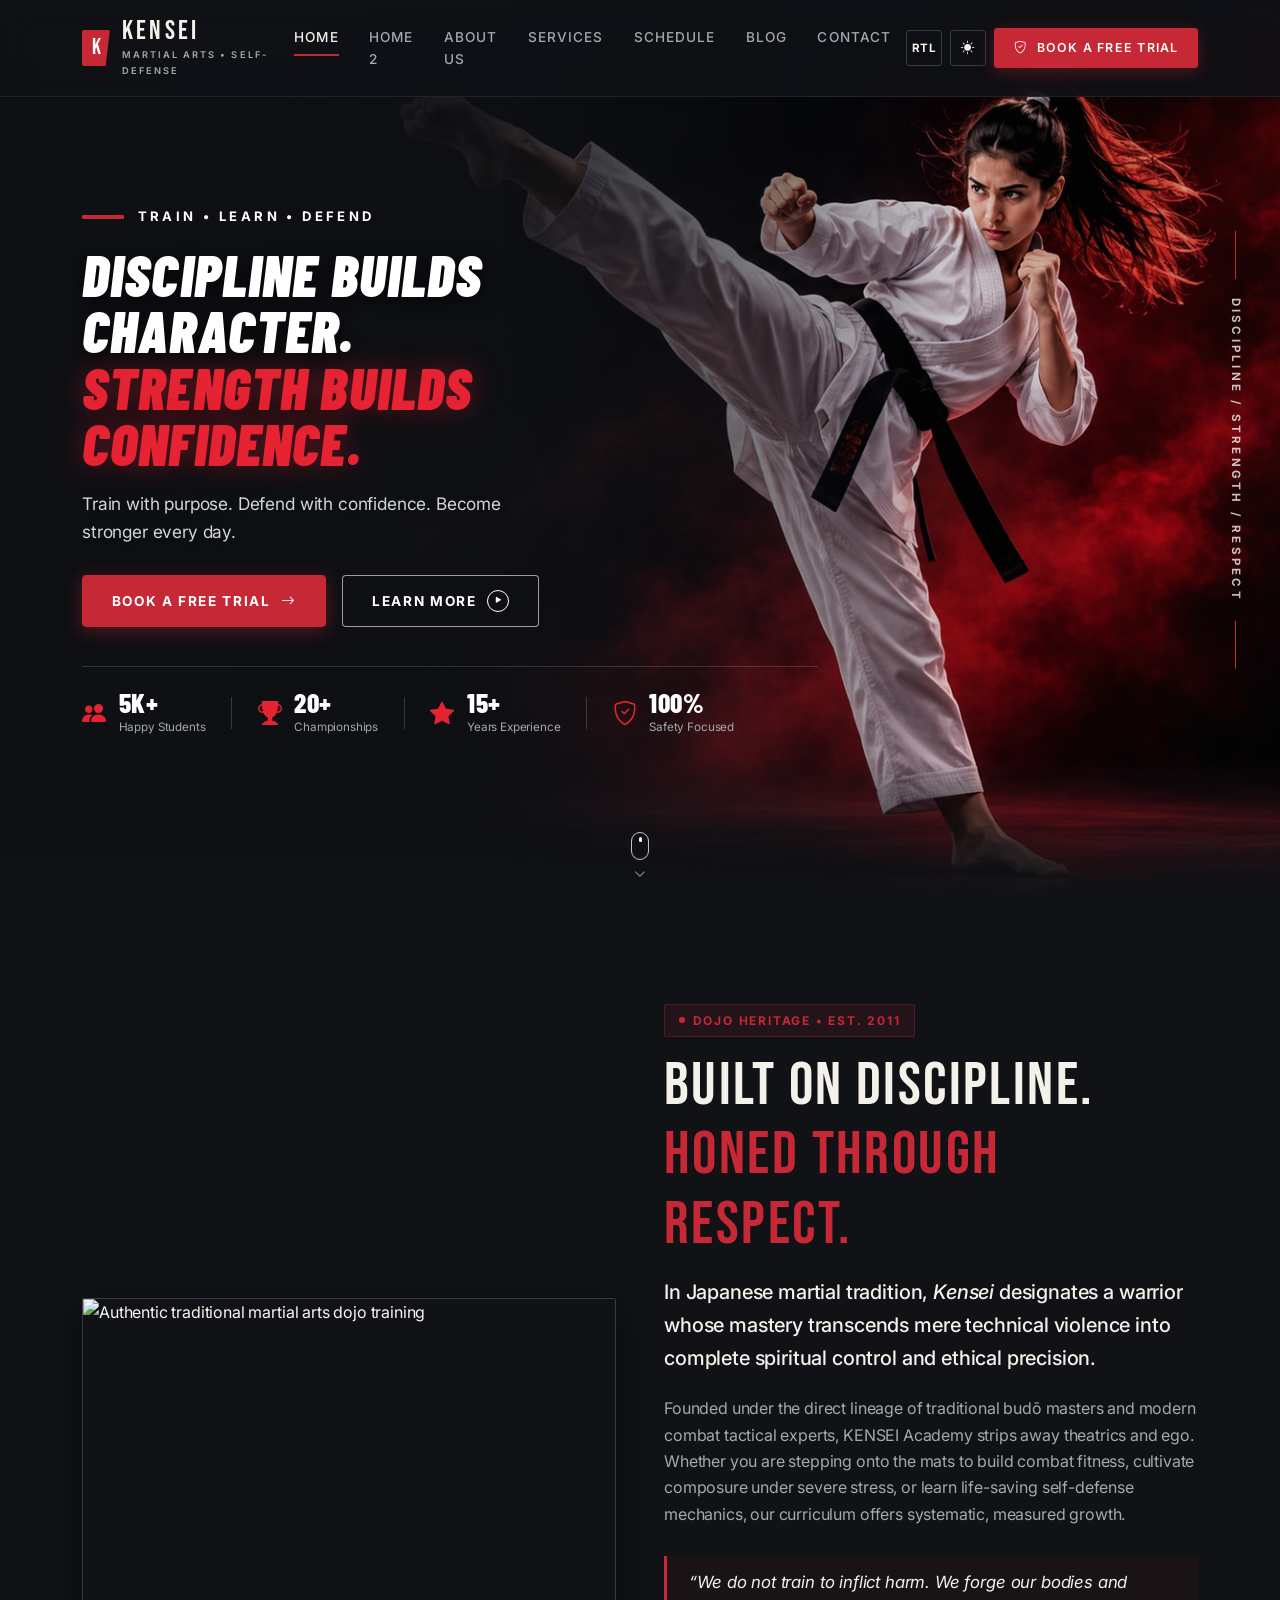
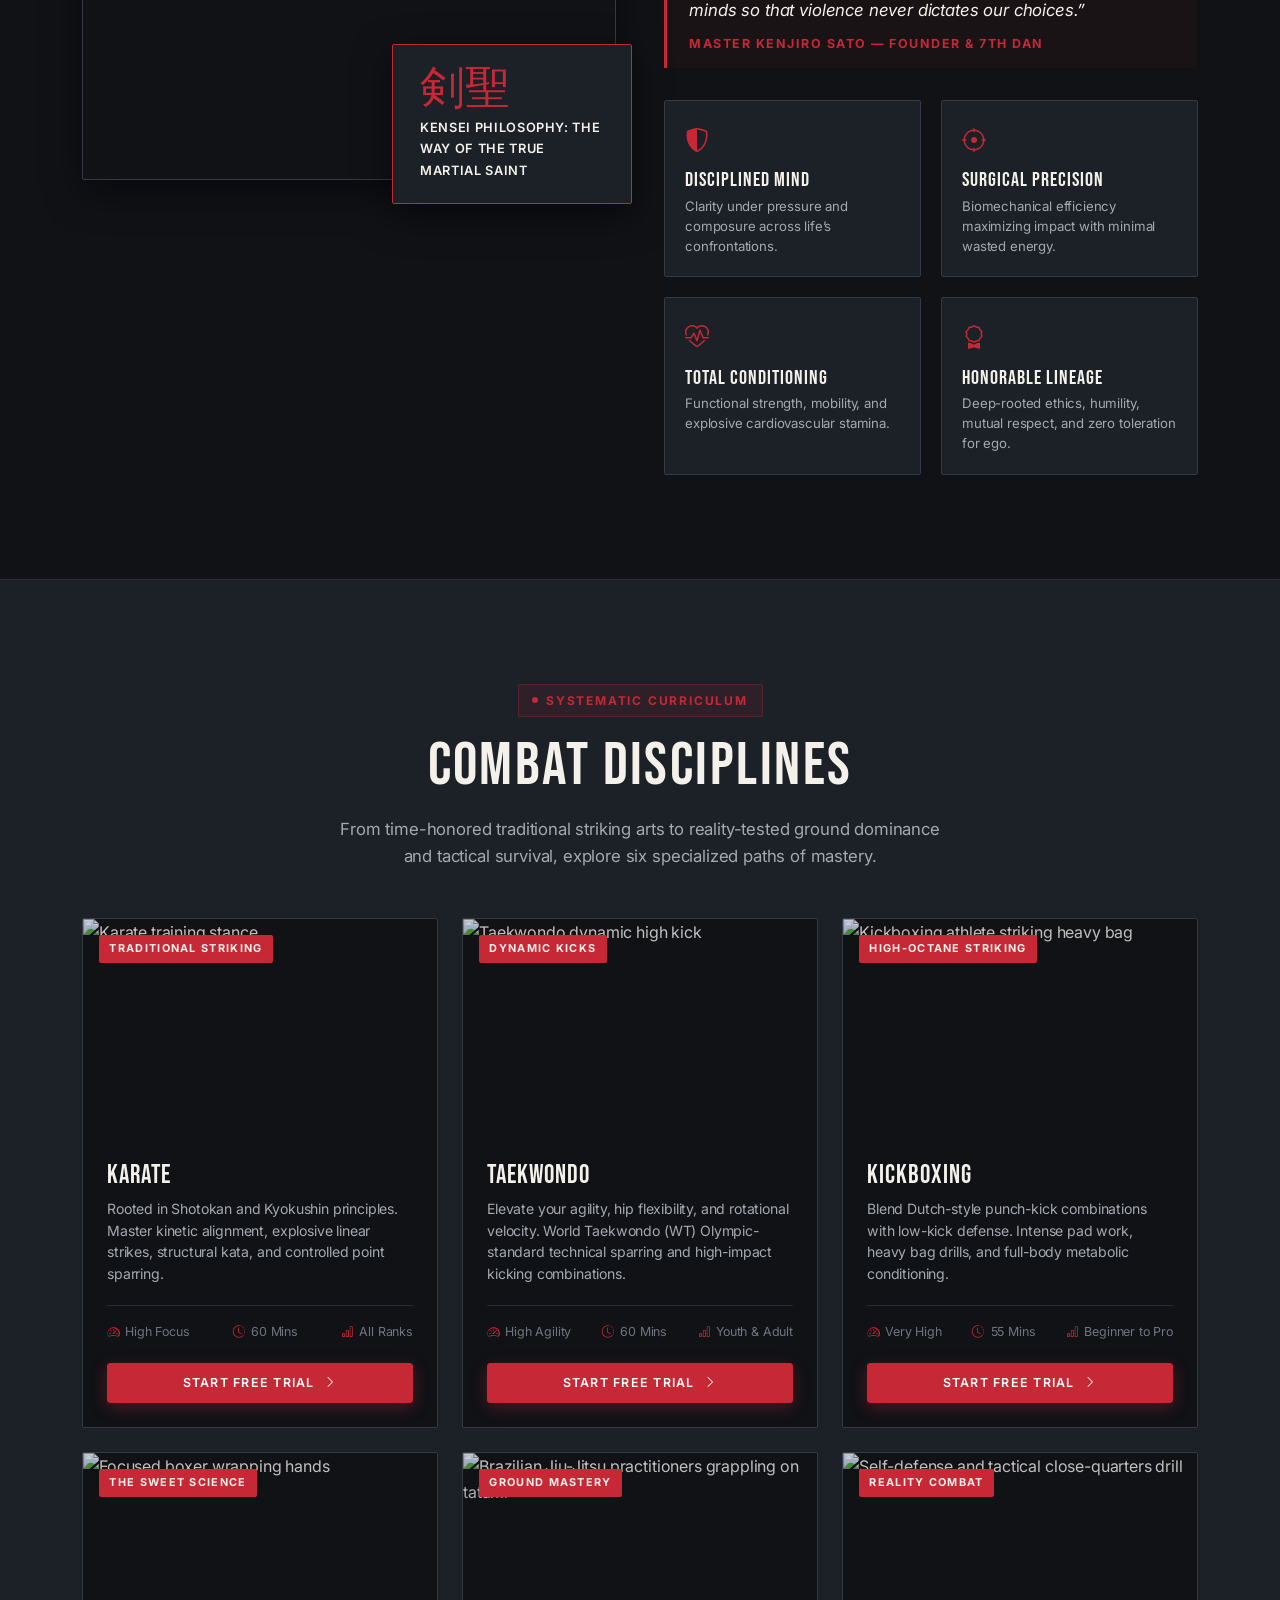
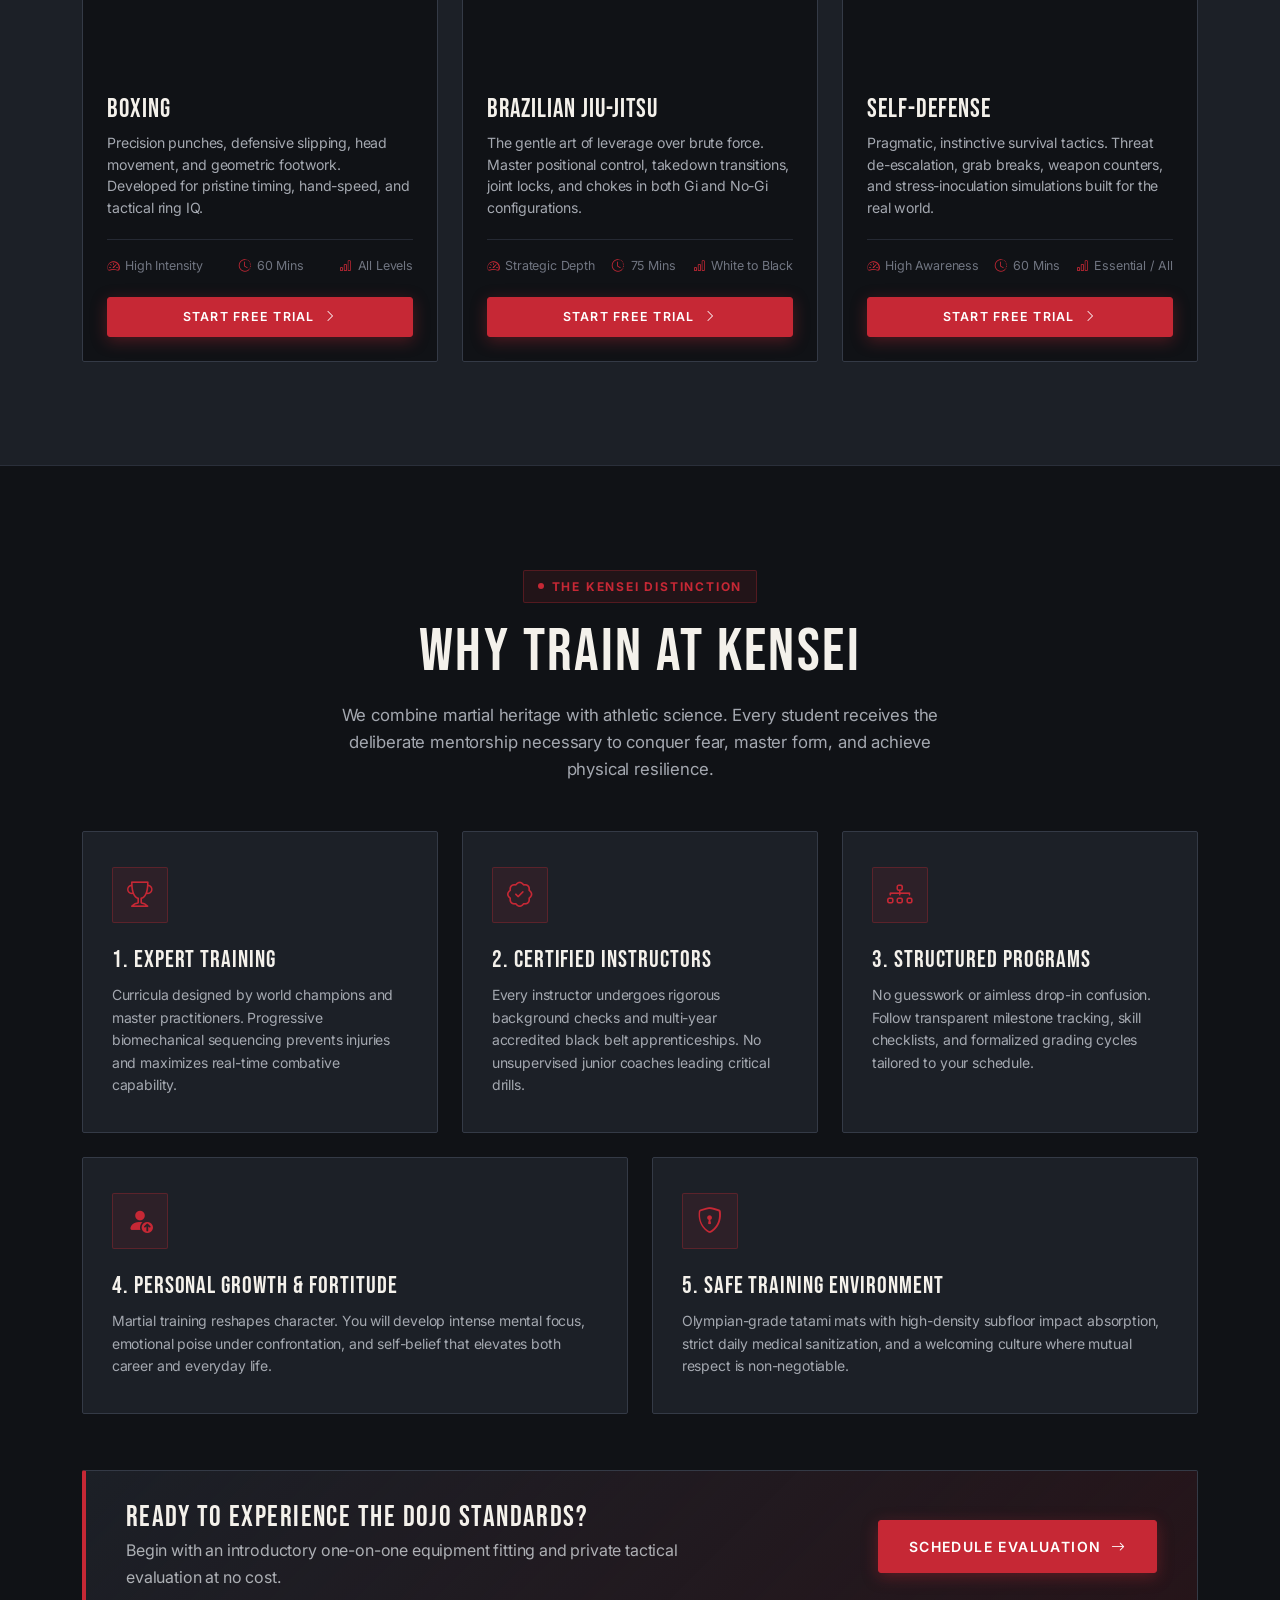
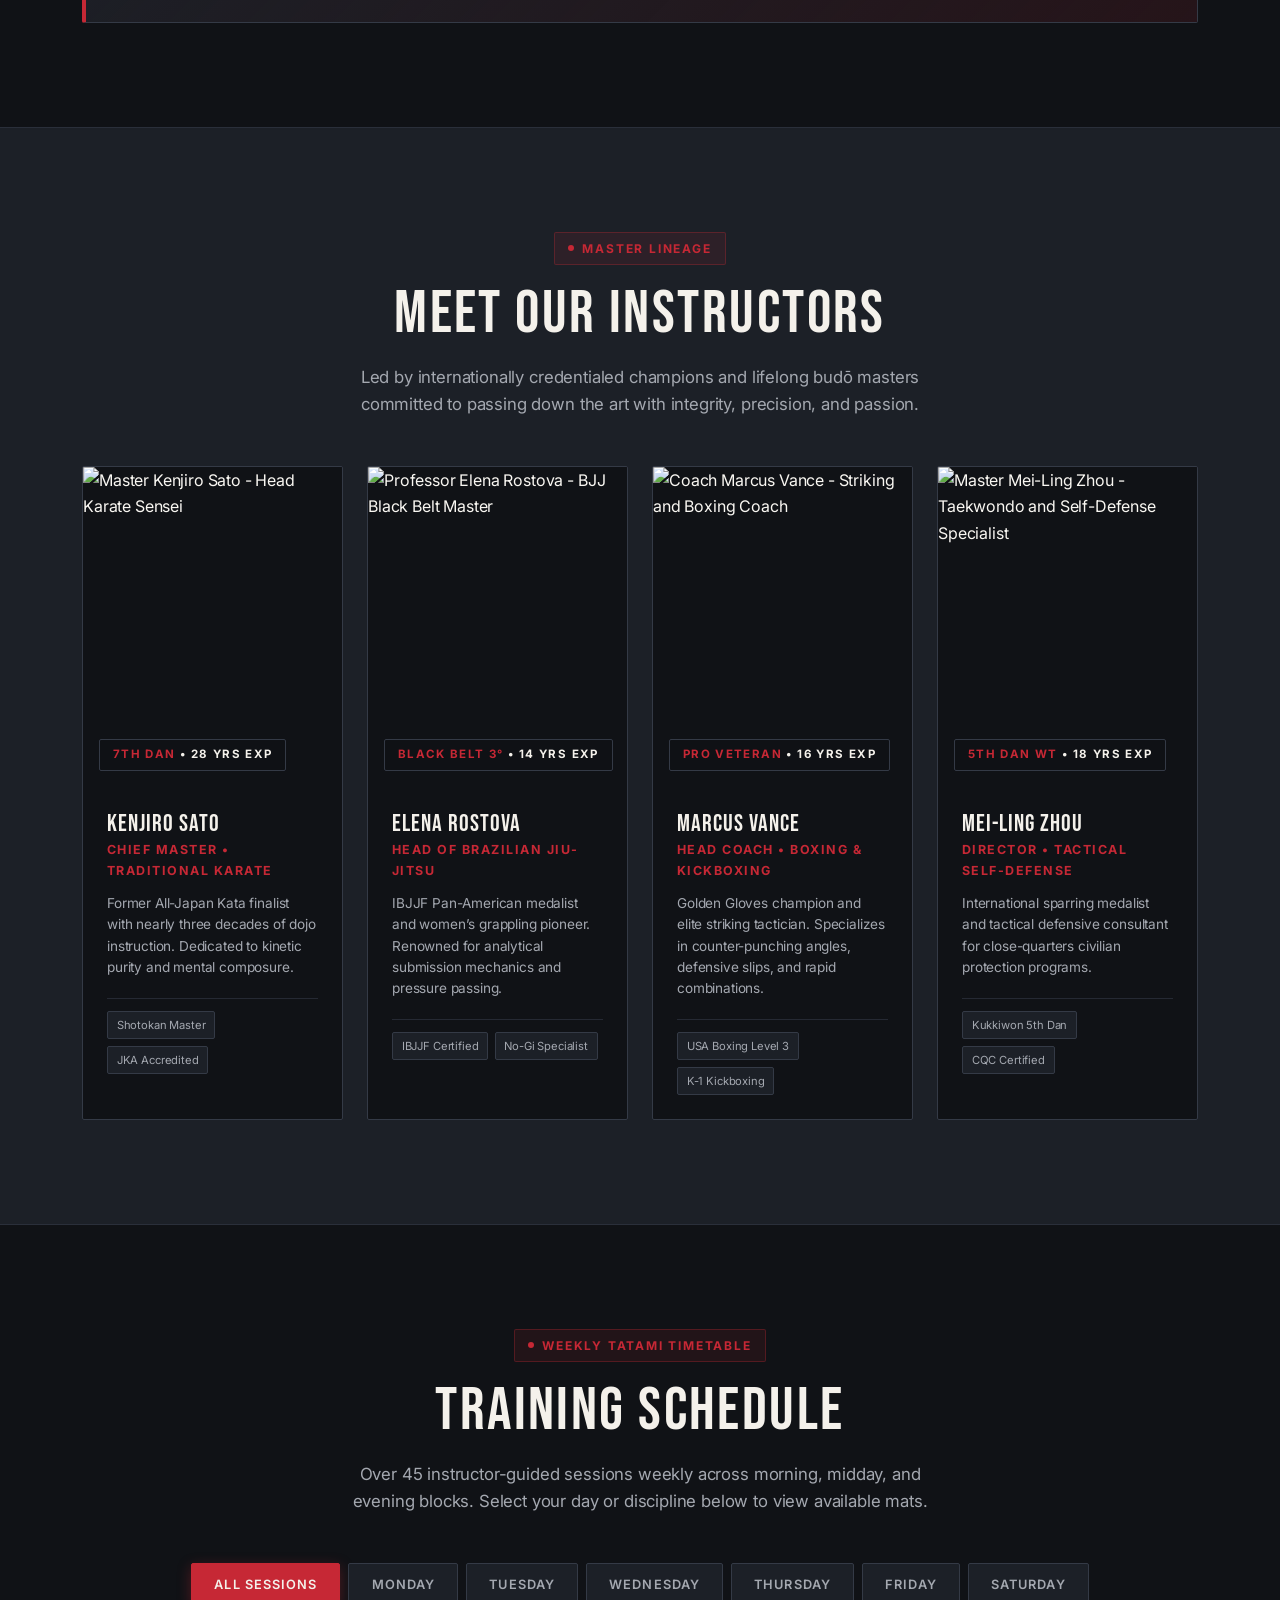
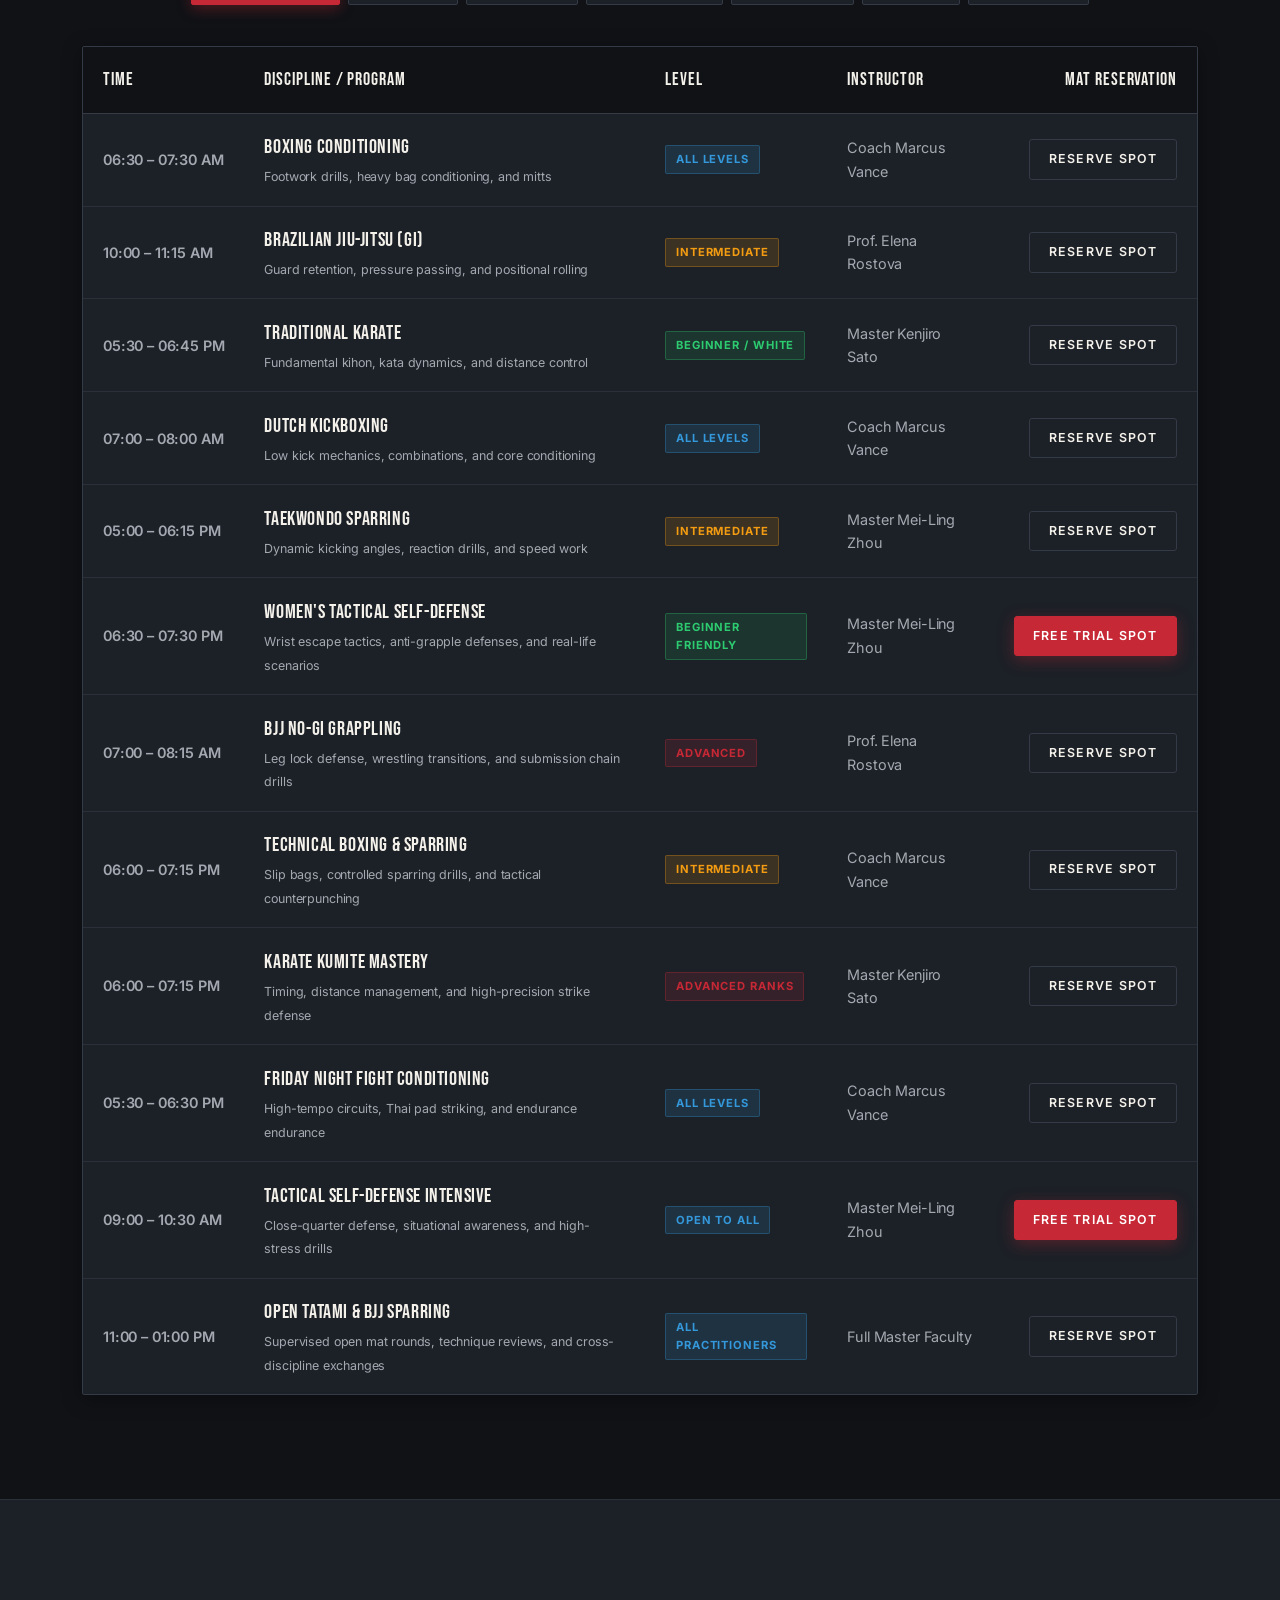
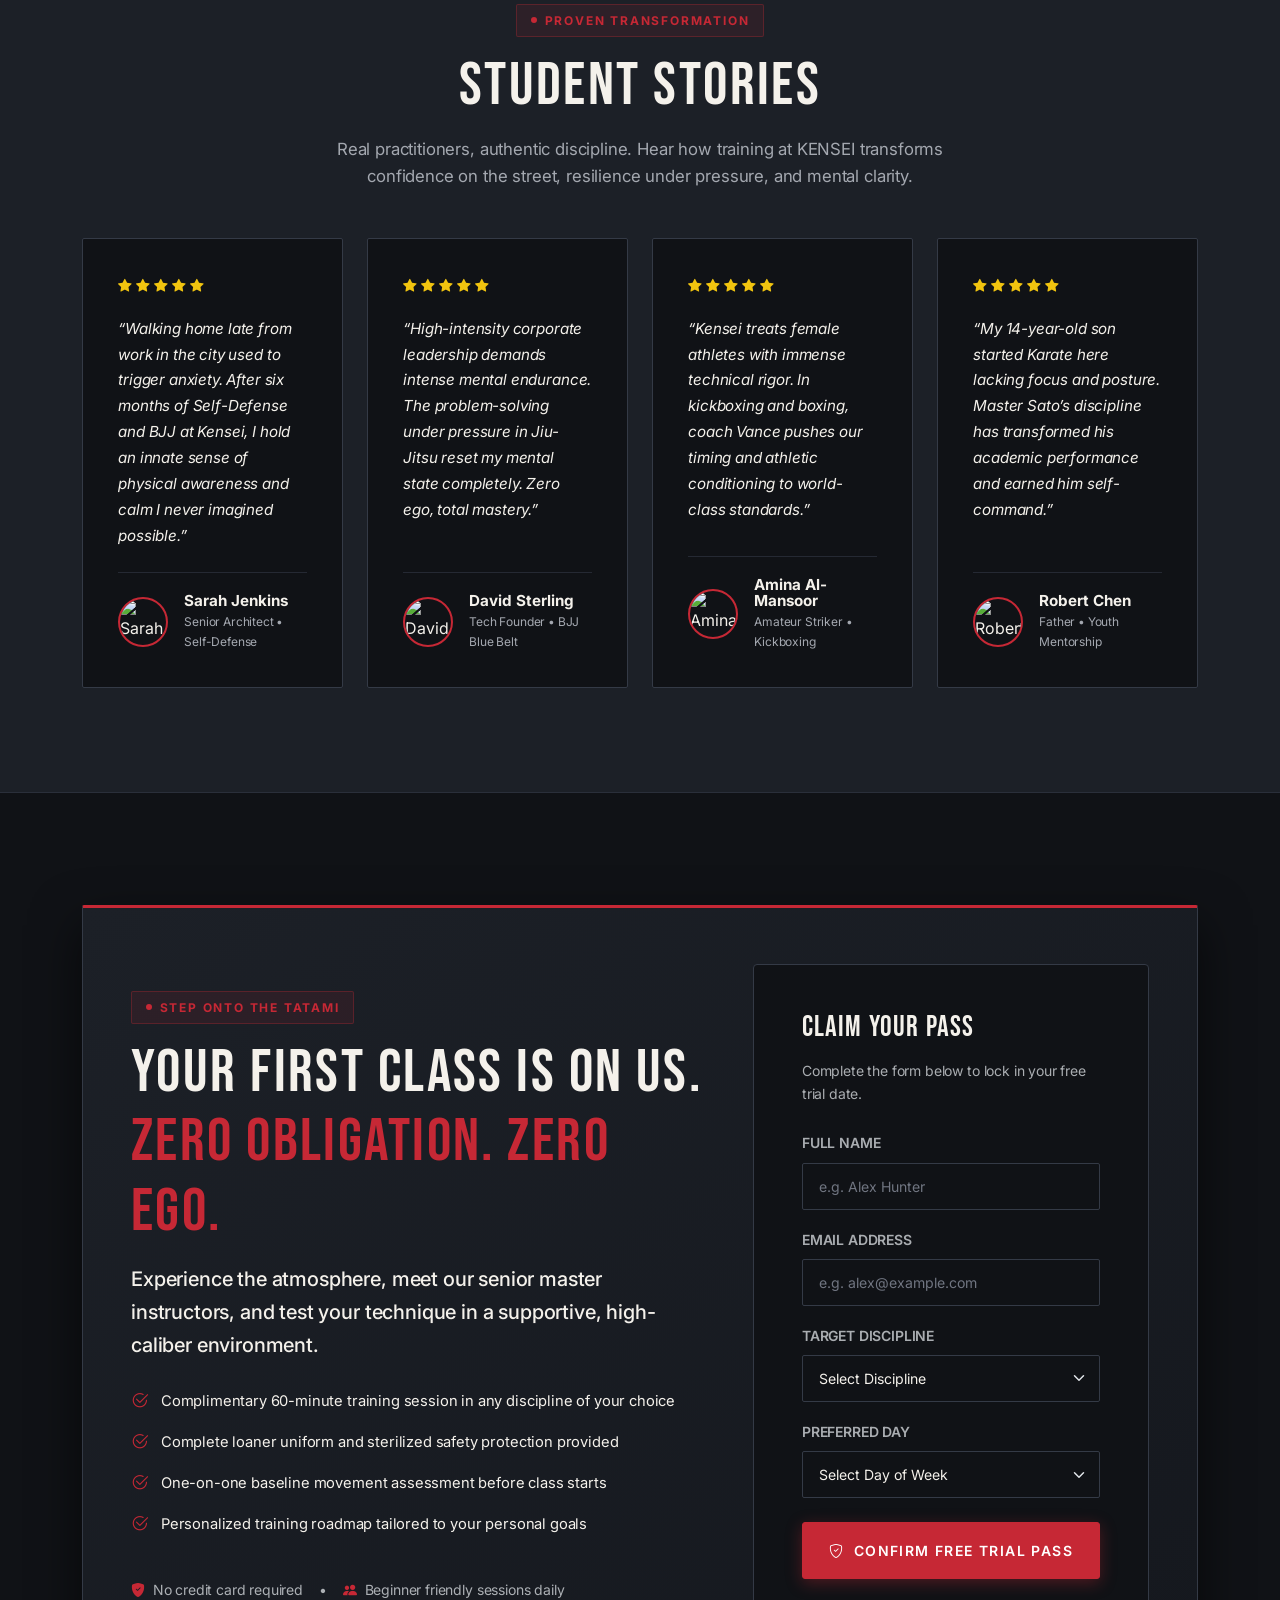
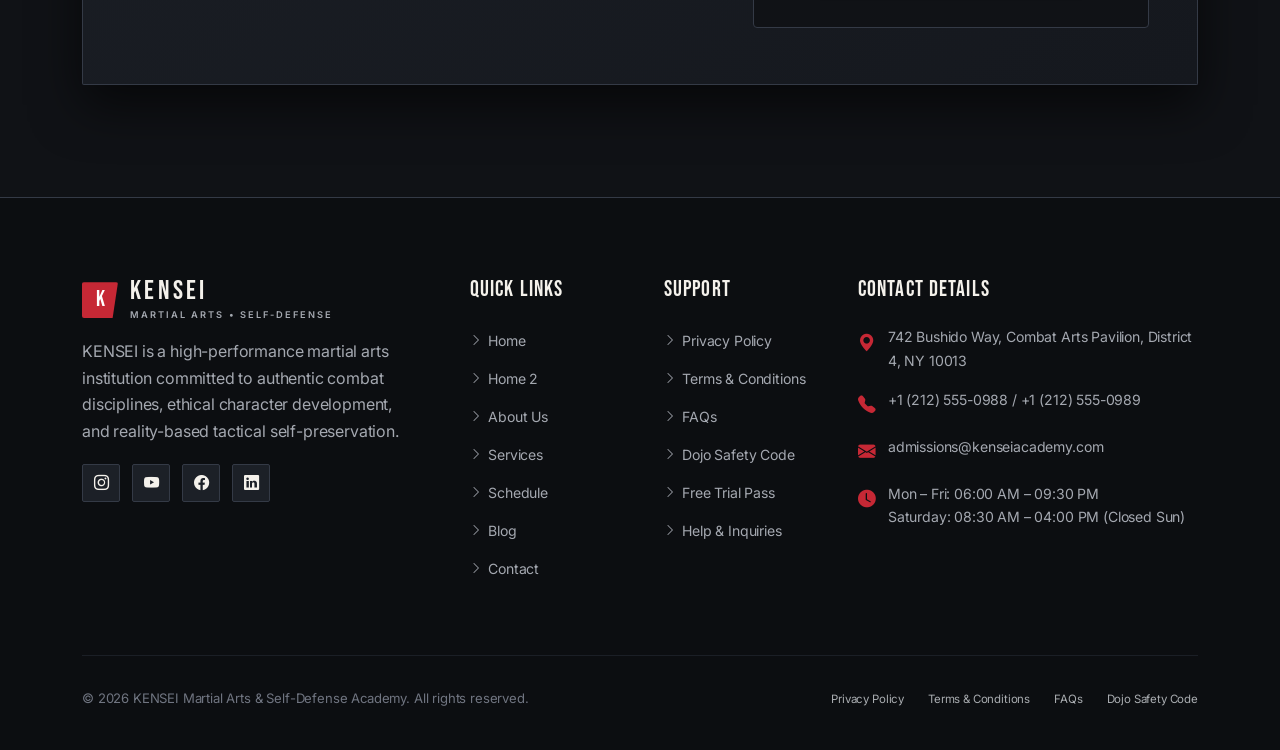
==== index.html @ b70418e1 "Initial commit" ====
<!DOCTYPE html>
<html lang="en" data-bs-theme="dark" dir="ltr">
<head>
  <meta charset="UTF-8">
  <meta name="viewport" content="width=device-width, initial-scale=1.0">
  <title>KENSEI | Martial Arts & Self-Defense Academy</title>
  <meta name="description" content="Master discipline, strength, and real-world tactical self-defense at KENSEI Academy. World-class martial arts training in Karate, BJJ, Boxing, Kickboxing, and Taekwondo.">

  <!-- Google Fonts: Barlow Condensed, Bebas Neue & Inter -->
  <link rel="preconnect" href="https://fonts.googleapis.com">
  <link rel="preconnect" href="https://fonts.gstatic.com" crossorigin>
  <link href="https://fonts.googleapis.com/css2?family=Barlow+Condensed:ital,wght@1,700;1,800;1,900&family=Bebas+Neue&family=Inter:wght@300;400;500;600;700;800&display=swap" rel="stylesheet">

  <!-- Bootstrap 5.3.3 CSS -->
  <link href="https://cdn.jsdelivr.net/npm/bootstrap@5.3.3/dist/css/bootstrap.min.css" rel="stylesheet">
  
  <!-- Bootstrap Icons -->
  <link rel="stylesheet" href="https://cdn.jsdelivr.net/npm/bootstrap-icons@1.11.3/font/bootstrap-icons.min.css">

  <!-- Custom Stylesheet -->
  <link rel="stylesheet" href="css/style.css">
  <!-- Favicon & Brand Icons -->
  <link rel="icon" type="image/svg+xml" href="assets/images/favicon.svg">
  <link rel="icon" type="image/png" sizes="32x32" href="assets/images/favicon-32x32.png">
  <link rel="apple-touch-icon" sizes="180x180" href="assets/images/apple-touch-icon.png">
  <link rel="shortcut icon" href="favicon.ico">
</head>
<body>

  <!-- ========================================================================
       NAVBAR
       ======================================================================== -->
    <!-- HEADER / NAVBAR -->
  <header>
    <nav class="navbar navbar-expand-lg kensei-navbar" aria-label="Main navigation">
      <div class="container-xl d-flex align-items-center justify-content-between">
        <!-- Brand Wordmark -->
        <a class="brand-link" href="index.html">
          <div class="brand-symbol" aria-hidden="true">K</div>
          <div class="brand-text">
            <span class="brand-title">KENSEI</span>
            <span class="brand-subtitle">Martial Arts &bull; Self-Defense</span>
          </div>
        </a>

        <!-- Right Side Controls (RTL + Theme + Desktop CTA + Mobile Hamburger) -->
        <div class="d-flex align-items-center gap-2 order-lg-3 nav-header-actions">
          <!-- RTL / LTR Toggle -->
          <button id="rtlToggleBtn" class="nav-util-btn" title="Toggle RTL / LTR" aria-label="Toggle Text Direction">
            <span id="rtlToggleLabel" class="rtl-toggle-text">RTL</span>
          </button>

          <!-- Light / Dark Theme Toggle -->
          <button id="themeToggleBtn" class="nav-util-btn" title="Switch Theme" aria-label="Toggle Theme">
            <i id="themeToggleIcon" class="bi bi-sun-fill"></i>
          </button>

          <!-- Desktop Book a Free Trial CTA -->
          <a href="schedule.html" class="btn-kensei btn-kensei-primary btn-kensei-sm d-none d-lg-inline-flex" data-trial-program="General Inquiry">
            <i class="bi bi-shield-check"></i>
            <span>Book a Free Trial</span>
          </a>

          <!-- Mobile Hamburger Toggler -->
          <button class="navbar-toggler" type="button" data-bs-toggle="collapse" data-bs-target="#kenseiNavContent" aria-controls="kenseiNavContent" aria-expanded="false" aria-label="Toggle navigation">
            <i class="bi bi-list fs-4"></i>
          </button>
        </div>

        <!-- Collapsible Navigation Menu -->
        <div class="collapse navbar-collapse order-lg-2" id="kenseiNavContent">
          <ul class="navbar-nav mx-auto mb-2 mb-lg-0">
            <li class="nav-item">
              <a class="nav-link active" aria-current="page" href="index.html">Home</a>
            </li>
            <li class="nav-item">
              <a class="nav-link "  href="home-2.html">Home 2</a>
            </li>
            <li class="nav-item">
              <a class="nav-link "  href="about.html">About Us</a>
            </li>
            <li class="nav-item">
              <a class="nav-link "  href="services.html">Services</a>
            </li>
            <li class="nav-item">
              <a class="nav-link "  href="schedule.html">Schedule</a>
            </li>
            <li class="nav-item">
              <a class="nav-link "  href="blog.html">Blog</a>
            </li>
            <li class="nav-item">
              <a class="nav-link "  href="contact.html">Contact</a>
            </li>
          </ul>

          <!-- Mobile-only CTA inside opened menu -->
          <div class="d-lg-none mt-3 pt-3 border-top border-secondary-subtle">
            <a href="schedule.html" class="btn-kensei btn-kensei-primary w-100 justify-content-center" data-trial-program="General Inquiry">
              <i class="bi bi-shield-check"></i>
              <span>Book a Free Trial</span>
            </a>
          </div>
        </div>
      </div>
    </nav>
  </header>

  <!-- ========================================================================
       1. HERO SECTION (Exact Match to User Reference Image)
       Cinematic martial arts photography featuring female martial artist
       ======================================================================== -->
  <section class="hero-section" id="hero">
    <!-- Responsive Background Media Container -->
    <div class="hero-bg-container">
      <img src="assets/images/kensei-female-hero.png" alt="Female martial artist delivering side kick at KENSEI Academy" class="hero-bg-img">
      <div class="hero-scrim-left" aria-hidden="true"></div>
      <div class="hero-scrim-bottom" aria-hidden="true"></div>
    </div>

    <!-- Right Edge Vertical Banner (DISCIPLINE / STRENGTH / RESPECT) -->
    <div class="hero-vertical-banner" aria-hidden="true">
      <span class="vertical-banner-line"></span>
      <span class="vertical-banner-text">DISCIPLINE / STRENGTH / RESPECT</span>
      <span class="vertical-banner-line"></span>
    </div>

    <!-- Main Hero Content Container -->
    <div class="container-xl hero-content">
      <div class="row align-items-center">
        <div class="col-lg-9 col-xl-8">
          <!-- Top Tagline: Red bar + TRAIN • LEARN • DEFEND -->
          <div class="hero-tagline-wrap reveal-on-scroll">
            <span class="hero-tagline-bar"></span>
            <span class="hero-tagline-text">TRAIN &bull; LEARN &bull; DEFEND</span>
          </div>

          <!-- Main Slanted Editorial Heading -->
          <h1 class="hero-headline-cinematic reveal-on-scroll reveal-delay-1">
            <span class="headline-white">DISCIPLINE BUILDS</span>
            <span class="headline-white">CHARACTER.</span>
            <span class="headline-red">STRENGTH BUILDS</span>
            <span class="headline-red">CONFIDENCE.</span>
          </h1>

          <!-- Short Supporting Text -->
          <p class="hero-supporting-text reveal-on-scroll reveal-delay-2">
            Train with purpose. Defend with confidence. Become stronger every day.
          </p>

          <!-- Dual Reference CTA Buttons -->
          <div class="hero-btn-group reveal-on-scroll reveal-delay-3">
            <a href="#trial" class="hero-cta-btn-primary" data-trial-program="First Class Experience">
              <span>BOOK A FREE TRIAL</span>
              <i class="bi bi-arrow-right"></i>
            </a>
            <a href="#about" class="hero-cta-btn-outline">
              <span>LEARN MORE</span>
              <span class="play-circle-icon"><i class="bi bi-play-fill"></i></span>
            </a>
          </div>

          <!-- Reference Bottom Stats Strip with Dividers -->
          <div class="hero-bottom-stats reveal-on-scroll reveal-delay-4">
            <!-- Stat 1: 5K+ Happy Students -->
            <div class="hero-stat-card">
              <i class="bi bi-people-fill hero-stat-icon"></i>
              <div class="hero-stat-content">
                <span class="hero-stat-value">5K+</span>
                <span class="hero-stat-subtext">Happy Students</span>
              </div>
            </div>

            <div class="hero-stat-divider"></div>

            <!-- Stat 2: 20+ Championships -->
            <div class="hero-stat-card">
              <i class="bi bi-trophy-fill hero-stat-icon"></i>
              <div class="hero-stat-content">
                <span class="hero-stat-value">20+</span>
                <span class="hero-stat-subtext">Championships</span>
              </div>
            </div>

            <div class="hero-stat-divider"></div>

            <!-- Stat 3: 15+ Years Experience -->
            <div class="hero-stat-card">
              <i class="bi bi-star-fill hero-stat-icon"></i>
              <div class="hero-stat-content">
                <span class="hero-stat-value">15+</span>
                <span class="hero-stat-subtext">Years Experience</span>
              </div>
            </div>

            <div class="hero-stat-divider"></div>

            <!-- Stat 4: 100% Safety Focused -->
            <div class="hero-stat-card">
              <i class="bi bi-shield-check hero-stat-icon"></i>
              <div class="hero-stat-content">
                <span class="hero-stat-value">100%</span>
                <span class="hero-stat-subtext">Safety Focused</span>
              </div>
            </div>
          </div>
        </div>
      </div>
    </div>

    <!-- Mouse Scroll Indicator in Center Bottom -->
    <a href="#about" class="hero-scroll-indicator" aria-label="Scroll to about section">
      <div class="mouse-icon">
        <div class="mouse-wheel"></div>
      </div>
      <i class="bi bi-chevron-down chevron-down"></i>
    </a>
  </section>

  <!-- ========================================================================
       2. ABOUT KENSEI SECTION
       Editorial image-and-text layout with brand philosophy
       ======================================================================== -->
  <section class="about-section" id="about">
    <div class="container-xl">
      <div class="row align-items-center g-5">
        <!-- Visual Column -->
        <div class="col-lg-6 reveal-on-scroll">
          <div class="about-image-composition">
            <div class="about-main-img-wrapper">
              <img src="https://images.unsplash.com/photo-1555597673-b21d5c935865?auto=format&fit=crop&w=1000&q=80" alt="Authentic traditional martial arts dojo training" class="about-main-img" loading="lazy">
            </div>
            <!-- Editorial Stat Badge -->
            <div class="about-secondary-badge">
              <div class="badge-metric">剣聖</div>
              <p class="badge-text">Kensei Philosophy: The Way of the True Martial Saint</p>
            </div>
          </div>
        </div>

        <!-- Content Column -->
        <div class="col-lg-6 reveal-on-scroll reveal-delay-1">
          <span class="section-badge">Dojo Heritage &bull; Est. 2011</span>
          <h2 class="section-title">BUILT ON DISCIPLINE. <br><span class="text-combat-red">HONED THROUGH RESPECT.</span></h2>
          
          <p class="lead" style="color: var(--text-ivory); font-weight: 500;">
            In Japanese martial tradition, <em>Kensei</em> designates a warrior whose mastery transcends mere technical violence into complete spiritual control and ethical precision.
          </p>

          <p>
            Founded under the direct lineage of traditional budō masters and modern combat tactical experts, KENSEI Academy strips away theatrics and ego. Whether you are stepping onto the mats to build combat fitness, cultivate composure under severe stress, or learn life-saving self-defense mechanics, our curriculum offers systematic, measured growth.
          </p>

          <!-- Brand Philosophy Callout -->
          <div class="philosophy-quote">
            <p>“We do not train to inflict harm. We forge our bodies and minds so that violence never dictates our choices.”</p>
            <cite>Master Kenjiro Sato &mdash; Founder &amp; 7th Dan</cite>
          </div>

          <!-- 4 Core Pillars Grid -->
          <div class="about-pillar-grid">
            <div class="about-pillar-card">
              <i class="bi bi-shield-shaded"></i>
              <h4>Disciplined Mind</h4>
              <p>Clarity under pressure and composure across life’s confrontations.</p>
            </div>
            <div class="about-pillar-card">
              <i class="bi bi-crosshair"></i>
              <h4>Surgical Precision</h4>
              <p>Biomechanical efficiency maximizing impact with minimal wasted energy.</p>
            </div>
            <div class="about-pillar-card">
              <i class="bi bi-heart-pulse"></i>
              <h4>Total Conditioning</h4>
              <p>Functional strength, mobility, and explosive cardiovascular stamina.</p>
            </div>
            <div class="about-pillar-card">
              <i class="bi bi-award"></i>
              <h4>Honorable Lineage</h4>
              <p>Deep-rooted ethics, humility, mutual respect, and zero toleration for ego.</p>
            </div>
          </div>
        </div>
      </div>
    </div>
  </section>

  <!-- ========================================================================
       3. MARTIAL ARTS PROGRAMS SECTION
       6 Programs: Karate, Taekwondo, Kickboxing, Boxing, BJJ, Self-Defense
       ======================================================================== -->
  <section class="programs-section" id="programs">
    <div class="container-xl">
      <!-- Section Header -->
      <div class="text-center mb-5 reveal-on-scroll">
        <span class="section-badge">Systematic Curriculum</span>
        <h2 class="section-title">COMBAT DISCIPLINES</h2>
        <p class="section-subtitle">
          From time-honored traditional striking arts to reality-tested ground dominance and tactical survival, explore six specialized paths of mastery.
        </p>
      </div>

      <!-- 6 Program Cards Grid -->
      <div class="row g-4">
        <!-- 1. Karate -->
        <div class="col-md-6 col-lg-4 reveal-on-scroll">
          <div class="program-card">
            <div class="program-img-wrapper">
              <span class="program-category-badge">Traditional Striking</span>
              <img src="https://images.unsplash.com/photo-1544367567-0f2fcb009e0b?auto=format&fit=crop&w=800&q=80" alt="Karate training stance" class="program-img" loading="lazy">
              <div class="program-img-overlay"></div>
            </div>
            <div class="program-body">
              <h3 class="program-title">KARATE</h3>
              <p class="program-desc">
                Rooted in Shotokan and Kyokushin principles. Master kinetic alignment, explosive linear strikes, structural kata, and controlled point sparring.
              </p>
              <div class="program-meta">
                <span><i class="bi bi-speedometer2"></i> High Focus</span>
                <span><i class="bi bi-clock-history"></i> 60 Mins</span>
                <span><i class="bi bi-bar-chart"></i> All Ranks</span>
              </div>
              <div class="program-footer">
                <button class="btn-kensei btn-kensei-primary btn-kensei-sm w-100" data-trial-program="Karate">
                  <span>Start Free Trial</span>
                  <i class="bi bi-chevron-right"></i>
                </button>
              </div>
            </div>
          </div>
        </div>

        <!-- 2. Taekwondo -->
        <div class="col-md-6 col-lg-4 reveal-on-scroll reveal-delay-1">
          <div class="program-card">
            <div class="program-img-wrapper">
              <span class="program-category-badge">Dynamic Kicks</span>
              <img src="https://images.unsplash.com/photo-1517838277536-f5f99be501cd?auto=format&fit=crop&w=800&q=80" alt="Taekwondo dynamic high kick" class="program-img" loading="lazy">
              <div class="program-img-overlay"></div>
            </div>
            <div class="program-body">
              <h3 class="program-title">TAEKWONDO</h3>
              <p class="program-desc">
                Elevate your agility, hip flexibility, and rotational velocity. World Taekwondo (WT) Olympic-standard technical sparring and high-impact kicking combinations.
              </p>
              <div class="program-meta">
                <span><i class="bi bi-speedometer2"></i> High Agility</span>
                <span><i class="bi bi-clock-history"></i> 60 Mins</span>
                <span><i class="bi bi-bar-chart"></i> Youth &amp; Adult</span>
              </div>
              <div class="program-footer">
                <button class="btn-kensei btn-kensei-primary btn-kensei-sm w-100" data-trial-program="Taekwondo">
                  <span>Start Free Trial</span>
                  <i class="bi bi-chevron-right"></i>
                </button>
              </div>
            </div>
          </div>
        </div>

        <!-- 3. Kickboxing -->
        <div class="col-md-6 col-lg-4 reveal-on-scroll reveal-delay-2">
          <div class="program-card">
            <div class="program-img-wrapper">
              <span class="program-category-badge">High-Octane Striking</span>
              <img src="https://images.unsplash.com/photo-1549719386-74dfcbf7dbed?auto=format&fit=crop&w=800&q=80" alt="Kickboxing athlete striking heavy bag" class="program-img" loading="lazy">
              <div class="program-img-overlay"></div>
            </div>
            <div class="program-body">
              <h3 class="program-title">KICKBOXING</h3>
              <p class="program-desc">
                Blend Dutch-style punch-kick combinations with low-kick defense. Intense pad work, heavy bag drills, and full-body metabolic conditioning.
              </p>
              <div class="program-meta">
                <span><i class="bi bi-speedometer2"></i> Very High</span>
                <span><i class="bi bi-clock-history"></i> 55 Mins</span>
                <span><i class="bi bi-bar-chart"></i> Beginner to Pro</span>
              </div>
              <div class="program-footer">
                <button class="btn-kensei btn-kensei-primary btn-kensei-sm w-100" data-trial-program="Kickboxing">
                  <span>Start Free Trial</span>
                  <i class="bi bi-chevron-right"></i>
                </button>
              </div>
            </div>
          </div>
        </div>

        <!-- 4. Boxing -->
        <div class="col-md-6 col-lg-4 reveal-on-scroll">
          <div class="program-card">
            <div class="program-img-wrapper">
              <span class="program-category-badge">The Sweet Science</span>
              <img src="https://images.unsplash.com/photo-1517438322307-e67111335449?auto=format&fit=crop&w=800&q=80" alt="Focused boxer wrapping hands" class="program-img" loading="lazy">
              <div class="program-img-overlay"></div>
            </div>
            <div class="program-body">
              <h3 class="program-title">BOXING</h3>
              <p class="program-desc">
                Precision punches, defensive slipping, head movement, and geometric footwork. Developed for pristine timing, hand-speed, and tactical ring IQ.
              </p>
              <div class="program-meta">
                <span><i class="bi bi-speedometer2"></i> High Intensity</span>
                <span><i class="bi bi-clock-history"></i> 60 Mins</span>
                <span><i class="bi bi-bar-chart"></i> All Levels</span>
              </div>
              <div class="program-footer">
                <button class="btn-kensei btn-kensei-primary btn-kensei-sm w-100" data-trial-program="Boxing">
                  <span>Start Free Trial</span>
                  <i class="bi bi-chevron-right"></i>
                </button>
              </div>
            </div>
          </div>
        </div>

        <!-- 5. Brazilian Jiu-Jitsu -->
        <div class="col-md-6 col-lg-4 reveal-on-scroll reveal-delay-1">
          <div class="program-card">
            <div class="program-img-wrapper">
              <span class="program-category-badge">Ground Mastery</span>
              <img src="https://images.unsplash.com/photo-1564415315949-7a0c4c73aab4?auto=format&fit=crop&w=800&q=80" alt="Brazilian Jiu-Jitsu practitioners grappling on tatami" class="program-img" loading="lazy">
              <div class="program-img-overlay"></div>
            </div>
            <div class="program-body">
              <h3 class="program-title">BRAZILIAN JIU-JITSU</h3>
              <p class="program-desc">
                The gentle art of leverage over brute force. Master positional control, takedown transitions, joint locks, and chokes in both Gi and No-Gi configurations.
              </p>
              <div class="program-meta">
                <span><i class="bi bi-speedometer2"></i> Strategic Depth</span>
                <span><i class="bi bi-clock-history"></i> 75 Mins</span>
                <span><i class="bi bi-bar-chart"></i> White to Black</span>
              </div>
              <div class="program-footer">
                <button class="btn-kensei btn-kensei-primary btn-kensei-sm w-100" data-trial-program="Brazilian Jiu-Jitsu">
                  <span>Start Free Trial</span>
                  <i class="bi bi-chevron-right"></i>
                </button>
              </div>
            </div>
          </div>
        </div>

        <!-- 6. Practical Self-Defense -->
        <div class="col-md-6 col-lg-4 reveal-on-scroll reveal-delay-2">
          <div class="program-card">
            <div class="program-img-wrapper">
              <span class="program-category-badge">Reality Combat</span>
              <img src="https://images.unsplash.com/photo-1571019614242-c5c5dee9f50b?auto=format&fit=crop&w=800&q=80" alt="Self-defense and tactical close-quarters drill" class="program-img" loading="lazy">
              <div class="program-img-overlay"></div>
            </div>
            <div class="program-body">
              <h3 class="program-title">SELF-DEFENSE</h3>
              <p class="program-desc">
                Pragmatic, instinctive survival tactics. Threat de-escalation, grab breaks, weapon counters, and stress-inoculation simulations built for the real world.
              </p>
              <div class="program-meta">
                <span><i class="bi bi-speedometer2"></i> High Awareness</span>
                <span><i class="bi bi-clock-history"></i> 60 Mins</span>
                <span><i class="bi bi-bar-chart"></i> Essential / All</span>
              </div>
              <div class="program-footer">
                <button class="btn-kensei btn-kensei-primary btn-kensei-sm w-100" data-trial-program="Self-Defense">
                  <span>Start Free Trial</span>
                  <i class="bi bi-chevron-right"></i>
                </button>
              </div>
            </div>
          </div>
        </div>
      </div>
    </div>
  </section>

  <!-- ========================================================================
       4. WHY CHOOSE KENSEI
       5 Key Pillars Highlighted
       ======================================================================== -->
  <section class="why-section" id="why">
    <div class="container-xl">
      <!-- Section Header -->
      <div class="text-center mb-5 reveal-on-scroll">
        <span class="section-badge">The KENSEI Distinction</span>
        <h2 class="section-title">WHY TRAIN AT KENSEI</h2>
        <p class="section-subtitle">
          We combine martial heritage with athletic science. Every student receives the deliberate mentorship necessary to conquer fear, master form, and achieve physical resilience.
        </p>
      </div>

      <!-- 5 Pillars Cards -->
      <div class="row g-4 justify-content-center">
        <!-- Pillar 1 -->
        <div class="col-md-6 col-lg-4 reveal-on-scroll">
          <div class="why-card">
            <div class="why-icon-wrap">
              <i class="bi bi-trophy"></i>
            </div>
            <h3 class="why-card-title">1. EXPERT TRAINING</h3>
            <p class="why-card-text">
              Curricula designed by world champions and master practitioners. Progressive biomechanical sequencing prevents injuries and maximizes real-time combative capability.
            </p>
          </div>
        </div>

        <!-- Pillar 2 -->
        <div class="col-md-6 col-lg-4 reveal-on-scroll reveal-delay-1">
          <div class="why-card">
            <div class="why-icon-wrap">
              <i class="bi bi-patch-check"></i>
            </div>
            <h3 class="why-card-title">2. CERTIFIED INSTRUCTORS</h3>
            <p class="why-card-text">
              Every instructor undergoes rigorous background checks and multi-year accredited black belt apprenticeships. No unsupervised junior coaches leading critical drills.
            </p>
          </div>
        </div>

        <!-- Pillar 3 -->
        <div class="col-md-6 col-lg-4 reveal-on-scroll reveal-delay-2">
          <div class="why-card">
            <div class="why-icon-wrap">
              <i class="bi bi-diagram-3"></i>
            </div>
            <h3 class="why-card-title">3. STRUCTURED PROGRAMS</h3>
            <p class="why-card-text">
              No guesswork or aimless drop-in confusion. Follow transparent milestone tracking, skill checklists, and formalized grading cycles tailored to your schedule.
            </p>
          </div>
        </div>

        <!-- Pillar 4 -->
        <div class="col-md-6 col-lg-6 reveal-on-scroll">
          <div class="why-card">
            <div class="why-icon-wrap">
              <i class="bi bi-person-fill-up"></i>
            </div>
            <h3 class="why-card-title">4. PERSONAL GROWTH &amp; FORTITUDE</h3>
            <p class="why-card-text">
              Martial training reshapes character. You will develop intense mental focus, emotional poise under confrontation, and self-belief that elevates both career and everyday life.
            </p>
          </div>
        </div>

        <!-- Pillar 5 -->
        <div class="col-md-6 col-lg-6 reveal-on-scroll reveal-delay-1">
          <div class="why-card">
            <div class="why-icon-wrap">
              <i class="bi bi-shield-lock"></i>
            </div>
            <h3 class="why-card-title">5. SAFE TRAINING ENVIRONMENT</h3>
            <p class="why-card-text">
              Olympian-grade tatami mats with high-density subfloor impact absorption, strict daily medical sanitization, and a welcoming culture where mutual respect is non-negotiable.
            </p>
          </div>
        </div>
      </div>

      <!-- Highlight Banner -->
      <div class="why-highlight-banner reveal-on-scroll reveal-delay-2">
        <div>
          <h3 class="font-heading mb-1" style="font-size: 1.8rem;">READY TO EXPERIENCE THE DOJO STANDARDS?</h3>
          <p class="mb-0 text-muted" style="max-width: 600px;">Begin with an introductory one-on-one equipment fitting and private tactical evaluation at no cost.</p>
        </div>
        <a href="#trial" class="btn-kensei btn-kensei-primary" data-trial-program="Private Dojo Evaluation">
          <span>Schedule Evaluation</span>
          <i class="bi bi-arrow-right"></i>
        </a>
      </div>
    </div>
  </section>

  <!-- ========================================================================
       5. MEET OUR INSTRUCTORS
       Professional profiles, rank, titles, and credentials
       ======================================================================== -->
  <section class="instructors-section" id="instructors">
    <div class="container-xl">
      <!-- Section Header -->
      <div class="text-center mb-5 reveal-on-scroll">
        <span class="section-badge">Master Lineage</span>
        <h2 class="section-title">MEET OUR INSTRUCTORS</h2>
        <p class="section-subtitle">
          Led by internationally credentialed champions and lifelong budō masters committed to passing down the art with integrity, precision, and passion.
        </p>
      </div>

      <!-- Instructor Profiles Grid -->
      <div class="row g-4">
        <!-- Instructor 1: Kenjiro Sato -->
        <div class="col-md-6 col-lg-3 reveal-on-scroll">
          <div class="instructor-card">
            <div class="instructor-img-box">
              <img src="https://images.unsplash.com/photo-1507003211169-0a1dd7228f2d?auto=format&fit=crop&w=700&q=80" alt="Master Kenjiro Sato - Head Karate Sensei" class="instructor-img" loading="lazy">
              <div class="instructor-rank-tag">
                <span>7th Dan</span> &bull; 28 Yrs Exp
              </div>
            </div>
            <div class="instructor-details">
              <h3 class="instructor-name">KENJIRO SATO</h3>
              <div class="instructor-role">Chief Master &bull; Traditional Karate</div>
              <p class="instructor-bio">
                Former All-Japan Kata finalist with nearly three decades of dojo instruction. Dedicated to kinetic purity and mental composure.
              </p>
              <div class="instructor-credentials">
                <span class="credential-pill">Shotokan Master</span>
                <span class="credential-pill">JKA Accredited</span>
              </div>
            </div>
          </div>
        </div>

        <!-- Instructor 2: Elena Rostova -->
        <div class="col-md-6 col-lg-3 reveal-on-scroll reveal-delay-1">
          <div class="instructor-card">
            <div class="instructor-img-box">
              <img src="https://images.unsplash.com/photo-1534528741775-53994a69daeb?auto=format&fit=crop&w=700&q=80" alt="Professor Elena Rostova - BJJ Black Belt Master" class="instructor-img" loading="lazy">
              <div class="instructor-rank-tag">
                <span>Black Belt 3°</span> &bull; 14 Yrs Exp
              </div>
            </div>
            <div class="instructor-details">
              <h3 class="instructor-name">ELENA ROSTOVA</h3>
              <div class="instructor-role">Head of Brazilian Jiu-Jitsu</div>
              <p class="instructor-bio">
                IBJJF Pan-American medalist and women’s grappling pioneer. Renowned for analytical submission mechanics and pressure passing.
              </p>
              <div class="instructor-credentials">
                <span class="credential-pill">IBJJF Certified</span>
                <span class="credential-pill">No-Gi Specialist</span>
              </div>
            </div>
          </div>
        </div>

        <!-- Instructor 3: Marcus Vance -->
        <div class="col-md-6 col-lg-3 reveal-on-scroll reveal-delay-2">
          <div class="instructor-card">
            <div class="instructor-img-box">
              <img src="https://images.unsplash.com/photo-1500648767791-00dcc994a43e?auto=format&fit=crop&w=700&q=80" alt="Coach Marcus Vance - Striking and Boxing Coach" class="instructor-img" loading="lazy">
              <div class="instructor-rank-tag">
                <span>Pro Veteran</span> &bull; 16 Yrs Exp
              </div>
            </div>
            <div class="instructor-details">
              <h3 class="instructor-name">MARCUS VANCE</h3>
              <div class="instructor-role">Head Coach &bull; Boxing &amp; Kickboxing</div>
              <p class="instructor-bio">
                Golden Gloves champion and elite striking tactician. Specializes in counter-punching angles, defensive slips, and rapid combinations.
              </p>
              <div class="instructor-credentials">
                <span class="credential-pill">USA Boxing Level 3</span>
                <span class="credential-pill">K-1 Kickboxing</span>
              </div>
            </div>
          </div>
        </div>

        <!-- Instructor 4: Mei-Ling Zhou -->
        <div class="col-md-6 col-lg-3 reveal-on-scroll reveal-delay-3">
          <div class="instructor-card">
            <div class="instructor-img-box">
              <img src="https://images.unsplash.com/photo-1573496359142-b8d87734a5a2?auto=format&fit=crop&w=700&q=80" alt="Master Mei-Ling Zhou - Taekwondo and Self-Defense Specialist" class="instructor-img" loading="lazy">
              <div class="instructor-rank-tag">
                <span>5th Dan WT</span> &bull; 18 Yrs Exp
              </div>
            </div>
            <div class="instructor-details">
              <h3 class="instructor-name">MEI-LING ZHOU</h3>
              <div class="instructor-role">Director &bull; Tactical Self-Defense</div>
              <p class="instructor-bio">
                International sparring medalist and tactical defensive consultant for close-quarters civilian protection programs.
              </p>
              <div class="instructor-credentials">
                <span class="credential-pill">Kukkiwon 5th Dan</span>
                <span class="credential-pill">CQC Certified</span>
              </div>
            </div>
          </div>
        </div>
      </div>
    </div>
  </section>

  <!-- ========================================================================
       6. TRAINING SCHEDULE
       Weekly timetable filterable by Day or Program
       ======================================================================== -->
  <section class="schedule-section" id="schedule">
    <div class="container-xl">
      <!-- Section Header -->
      <div class="text-center mb-5 reveal-on-scroll">
        <span class="section-badge">Weekly Tatami Timetable</span>
        <h2 class="section-title">TRAINING SCHEDULE</h2>
        <p class="section-subtitle">
          Over 45 instructor-guided sessions weekly across morning, midday, and evening blocks. Select your day or discipline below to view available mats.
        </p>
      </div>

      <!-- Schedule Filter Buttons -->
      <div class="schedule-filters reveal-on-scroll">
        <button type="button" class="filter-btn active" data-filter="all">All Sessions</button>
        <button type="button" class="filter-btn" data-filter="monday">Monday</button>
        <button type="button" class="filter-btn" data-filter="tuesday">Tuesday</button>
        <button type="button" class="filter-btn" data-filter="wednesday">Wednesday</button>
        <button type="button" class="filter-btn" data-filter="thursday">Thursday</button>
        <button type="button" class="filter-btn" data-filter="friday">Friday</button>
        <button type="button" class="filter-btn" data-filter="saturday">Saturday</button>
      </div>

      <!-- Schedule Table Card -->
      <div class="schedule-table-card reveal-on-scroll">
        <div class="table-responsive">
          <table class="table-kensei">
            <thead>
              <tr>
                <th scope="col">Time</th>
                <th scope="col">Discipline / Program</th>
                <th scope="col">Level</th>
                <th scope="col">Instructor</th>
                <th scope="col" class="text-end">Mat Reservation</th>
              </tr>
            </thead>
            <tbody>
              <!-- Monday 1 -->
              <tr class="schedule-row" data-day="monday" data-discipline="boxing">
                <td class="slot-time">06:30 &ndash; 07:30 AM</td>
                <td>
                  <span class="slot-program">Boxing Conditioning</span>
                  <span class="slot-discipline-desc">Footwork drills, heavy bag conditioning, and mitts</span>
                </td>
                <td><span class="badge-level all-levels">All Levels</span></td>
                <td>Coach Marcus Vance</td>
                <td class="text-end">
                  <button class="btn-kensei btn-kensei-outline btn-kensei-sm" data-trial-program="Boxing Conditioning">
                    <span>Reserve Spot</span>
                  </button>
                </td>
              </tr>

              <!-- Monday 2 -->
              <tr class="schedule-row" data-day="monday" data-discipline="bjj">
                <td class="slot-time">10:00 &ndash; 11:15 AM</td>
                <td>
                  <span class="slot-program">Brazilian Jiu-Jitsu (Gi)</span>
                  <span class="slot-discipline-desc">Guard retention, pressure passing, and positional rolling</span>
                </td>
                <td><span class="badge-level intermediate">Intermediate</span></td>
                <td>Prof. Elena Rostova</td>
                <td class="text-end">
                  <button class="btn-kensei btn-kensei-outline btn-kensei-sm" data-trial-program="Brazilian Jiu-Jitsu (Gi)">
                    <span>Reserve Spot</span>
                  </button>
                </td>
              </tr>

              <!-- Monday 3 -->
              <tr class="schedule-row" data-day="monday" data-discipline="karate">
                <td class="slot-time">05:30 &ndash; 06:45 PM</td>
                <td>
                  <span class="slot-program">Traditional Karate</span>
                  <span class="slot-discipline-desc">Fundamental kihon, kata dynamics, and distance control</span>
                </td>
                <td><span class="badge-level beginner">Beginner / White</span></td>
                <td>Master Kenjiro Sato</td>
                <td class="text-end">
                  <button class="btn-kensei btn-kensei-outline btn-kensei-sm" data-trial-program="Traditional Karate">
                    <span>Reserve Spot</span>
                  </button>
                </td>
              </tr>

              <!-- Tuesday 1 -->
              <tr class="schedule-row" data-day="tuesday" data-discipline="kickboxing">
                <td class="slot-time">07:00 &ndash; 08:00 AM</td>
                <td>
                  <span class="slot-program">Dutch Kickboxing</span>
                  <span class="slot-discipline-desc">Low kick mechanics, combinations, and core conditioning</span>
                </td>
                <td><span class="badge-level all-levels">All Levels</span></td>
                <td>Coach Marcus Vance</td>
                <td class="text-end">
                  <button class="btn-kensei btn-kensei-outline btn-kensei-sm" data-trial-program="Dutch Kickboxing">
                    <span>Reserve Spot</span>
                  </button>
                </td>
              </tr>

              <!-- Tuesday 2 -->
              <tr class="schedule-row" data-day="tuesday" data-discipline="taekwondo">
                <td class="slot-time">05:00 &ndash; 06:15 PM</td>
                <td>
                  <span class="slot-program">Taekwondo Sparring</span>
                  <span class="slot-discipline-desc">Dynamic kicking angles, reaction drills, and speed work</span>
                </td>
                <td><span class="badge-level intermediate">Intermediate</span></td>
                <td>Master Mei-Ling Zhou</td>
                <td class="text-end">
                  <button class="btn-kensei btn-kensei-outline btn-kensei-sm" data-trial-program="Taekwondo Sparring">
                    <span>Reserve Spot</span>
                  </button>
                </td>
              </tr>

              <!-- Tuesday 3 -->
              <tr class="schedule-row" data-day="tuesday" data-discipline="self-defense">
                <td class="slot-time">06:30 &ndash; 07:30 PM</td>
                <td>
                  <span class="slot-program">Women's Tactical Self-Defense</span>
                  <span class="slot-discipline-desc">Wrist escape tactics, anti-grapple defenses, and real-life scenarios</span>
                </td>
                <td><span class="badge-level beginner">Beginner Friendly</span></td>
                <td>Master Mei-Ling Zhou</td>
                <td class="text-end">
                  <button class="btn-kensei btn-kensei-primary btn-kensei-sm" data-trial-program="Women's Tactical Self-Defense">
                    <span>Free Trial Spot</span>
                  </button>
                </td>
              </tr>

              <!-- Wednesday 1 -->
              <tr class="schedule-row" data-day="wednesday" data-discipline="bjj">
                <td class="slot-time">07:00 &ndash; 08:15 AM</td>
                <td>
                  <span class="slot-program">BJJ No-Gi Grappling</span>
                  <span class="slot-discipline-desc">Leg lock defense, wrestling transitions, and submission chain drills</span>
                </td>
                <td><span class="badge-level advanced">Advanced</span></td>
                <td>Prof. Elena Rostova</td>
                <td class="text-end">
                  <button class="btn-kensei btn-kensei-outline btn-kensei-sm" data-trial-program="BJJ No-Gi Grappling">
                    <span>Reserve Spot</span>
                  </button>
                </td>
              </tr>

              <!-- Wednesday 2 -->
              <tr class="schedule-row" data-day="wednesday" data-discipline="boxing">
                <td class="slot-time">06:00 &ndash; 07:15 PM</td>
                <td>
                  <span class="slot-program">Technical Boxing &amp; Sparring</span>
                  <span class="slot-discipline-desc">Slip bags, controlled sparring drills, and tactical counterpunching</span>
                </td>
                <td><span class="badge-level intermediate">Intermediate</span></td>
                <td>Coach Marcus Vance</td>
                <td class="text-end">
                  <button class="btn-kensei btn-kensei-outline btn-kensei-sm" data-trial-program="Technical Boxing & Sparring">
                    <span>Reserve Spot</span>
                  </button>
                </td>
              </tr>

              <!-- Thursday 1 -->
              <tr class="schedule-row" data-day="thursday" data-discipline="karate">
                <td class="slot-time">06:00 &ndash; 07:15 PM</td>
                <td>
                  <span class="slot-program">Karate Kumite Mastery</span>
                  <span class="slot-discipline-desc">Timing, distance management, and high-precision strike defense</span>
                </td>
                <td><span class="badge-level advanced">Advanced Ranks</span></td>
                <td>Master Kenjiro Sato</td>
                <td class="text-end">
                  <button class="btn-kensei btn-kensei-outline btn-kensei-sm" data-trial-program="Karate Kumite Mastery">
                    <span>Reserve Spot</span>
                  </button>
                </td>
              </tr>

              <!-- Friday 1 -->
              <tr class="schedule-row" data-day="friday" data-discipline="kickboxing">
                <td class="slot-time">05:30 &ndash; 06:30 PM</td>
                <td>
                  <span class="slot-program">Friday Night Fight Conditioning</span>
                  <span class="slot-discipline-desc">High-tempo circuits, Thai pad striking, and endurance endurance</span>
                </td>
                <td><span class="badge-level all-levels">All Levels</span></td>
                <td>Coach Marcus Vance</td>
                <td class="text-end">
                  <button class="btn-kensei btn-kensei-outline btn-kensei-sm" data-trial-program="Friday Night Fight Conditioning">
                    <span>Reserve Spot</span>
                  </button>
                </td>
              </tr>

              <!-- Saturday 1 -->
              <tr class="schedule-row" data-day="saturday" data-discipline="self-defense">
                <td class="slot-time">09:00 &ndash; 10:30 AM</td>
                <td>
                  <span class="slot-program">Tactical Self-Defense Intensive</span>
                  <span class="slot-discipline-desc">Close-quarter defense, situational awareness, and high-stress drills</span>
                </td>
                <td><span class="badge-level all-levels">Open to All</span></td>
                <td>Master Mei-Ling Zhou</td>
                <td class="text-end">
                  <button class="btn-kensei btn-kensei-primary btn-kensei-sm" data-trial-program="Tactical Self-Defense Intensive">
                    <span>Free Trial Spot</span>
                  </button>
                </td>
              </tr>

              <!-- Saturday 2 -->
              <tr class="schedule-row" data-day="saturday" data-discipline="bjj">
                <td class="slot-time">11:00 &ndash; 01:00 PM</td>
                <td>
                  <span class="slot-program">Open Tatami &amp; BJJ Sparring</span>
                  <span class="slot-discipline-desc">Supervised open mat rounds, technique reviews, and cross-discipline exchanges</span>
                </td>
                <td><span class="badge-level all-levels">All Practitioners</span></td>
                <td>Full Master Faculty</td>
                <td class="text-end">
                  <button class="btn-kensei btn-kensei-outline btn-kensei-sm" data-trial-program="Open Tatami & BJJ Sparring">
                    <span>Reserve Spot</span>
                  </button>
                </td>
              </tr>
            </tbody>
          </table>
        </div>
      </div>
    </div>
  </section>

  <!-- ========================================================================
       7. STUDENT STORIES & TESTIMONIALS
       Student success highlights and real transformations
       ======================================================================== -->
  <section class="stories-section" id="stories">
    <div class="container-xl">
      <!-- Section Header -->
      <div class="text-center mb-5 reveal-on-scroll">
        <span class="section-badge">Proven Transformation</span>
        <h2 class="section-title">STUDENT STORIES</h2>
        <p class="section-subtitle">
          Real practitioners, authentic discipline. Hear how training at KENSEI transforms confidence on the street, resilience under pressure, and mental clarity.
        </p>
      </div>

      <!-- Testimonial Cards Grid -->
      <div class="row g-4">
        <!-- Story 1 -->
        <div class="col-md-6 col-lg-3 reveal-on-scroll">
          <div class="story-card">
            <div class="story-rating" aria-label="5 out of 5 stars">
              <i class="bi bi-star-fill"></i><i class="bi bi-star-fill"></i><i class="bi bi-star-fill"></i><i class="bi bi-star-fill"></i><i class="bi bi-star-fill"></i>
            </div>
            <p class="story-quote">
              “Walking home late from work in the city used to trigger anxiety. After six months of Self-Defense and BJJ at Kensei, I hold an innate sense of physical awareness and calm I never imagined possible.”
            </p>
            <div class="story-author">
              <img src="https://images.unsplash.com/photo-1544005313-94ddf0286df2?auto=format&fit=crop&w=150&q=80" alt="Sarah Jenkins" class="story-avatar" loading="lazy">
              <div class="story-author-info">
                <h5>Sarah Jenkins</h5>
                <span>Senior Architect &bull; Self-Defense</span>
              </div>
            </div>
          </div>
        </div>

        <!-- Story 2 -->
        <div class="col-md-6 col-lg-3 reveal-on-scroll reveal-delay-1">
          <div class="story-card">
            <div class="story-rating" aria-label="5 out of 5 stars">
              <i class="bi bi-star-fill"></i><i class="bi bi-star-fill"></i><i class="bi bi-star-fill"></i><i class="bi bi-star-fill"></i><i class="bi bi-star-fill"></i>
            </div>
            <p class="story-quote">
              “High-intensity corporate leadership demands intense mental endurance. The problem-solving under pressure in Jiu-Jitsu reset my mental state completely. Zero ego, total mastery.”
            </p>
            <div class="story-author">
              <img src="https://images.unsplash.com/photo-1506794778202-cad84cf45f1d?auto=format&fit=crop&w=150&q=80" alt="David Sterling" class="story-avatar" loading="lazy">
              <div class="story-author-info">
                <h5>David Sterling</h5>
                <span>Tech Founder &bull; BJJ Blue Belt</span>
              </div>
            </div>
          </div>
        </div>

        <!-- Story 3 -->
        <div class="col-md-6 col-lg-3 reveal-on-scroll reveal-delay-2">
          <div class="story-card">
            <div class="story-rating" aria-label="5 out of 5 stars">
              <i class="bi bi-star-fill"></i><i class="bi bi-star-fill"></i><i class="bi bi-star-fill"></i><i class="bi bi-star-fill"></i><i class="bi bi-star-fill"></i>
            </div>
            <p class="story-quote">
              “Kensei treats female athletes with immense technical rigor. In kickboxing and boxing, coach Vance pushes our timing and athletic conditioning to world-class standards.”
            </p>
            <div class="story-author">
              <img src="https://images.unsplash.com/photo-1524504388940-b1c1722653e1?auto=format&fit=crop&w=150&q=80" alt="Amina Al-Mansoor" class="story-avatar" loading="lazy">
              <div class="story-author-info">
                <h5>Amina Al-Mansoor</h5>
                <span>Amateur Striker &bull; Kickboxing</span>
              </div>
            </div>
          </div>
        </div>

        <!-- Story 4 -->
        <div class="col-md-6 col-lg-3 reveal-on-scroll reveal-delay-3">
          <div class="story-card">
            <div class="story-rating" aria-label="5 out of 5 stars">
              <i class="bi bi-star-fill"></i><i class="bi bi-star-fill"></i><i class="bi bi-star-fill"></i><i class="bi bi-star-fill"></i><i class="bi bi-star-fill"></i>
            </div>
            <p class="story-quote">
              “My 14-year-old son started Karate here lacking focus and posture. Master Sato’s discipline has transformed his academic performance and earned him self-command.”
            </p>
            <div class="story-author">
              <img src="https://images.unsplash.com/photo-1519085360753-af0119f7cbe7?auto=format&fit=crop&w=150&q=80" alt="Robert Chen" class="story-avatar" loading="lazy">
              <div class="story-author-info">
                <h5>Robert Chen</h5>
                <span>Father &bull; Youth Mentorship</span>
              </div>
            </div>
          </div>
        </div>
      </div>
    </div>
  </section>

  <!-- ========================================================================
       8. FREE TRIAL CTA SECTION
       Visually strong final section encouraging visitors to experience their first class
       ======================================================================== -->
  <section class="trial-section" id="trial">
    <div class="trial-bg-glow" aria-hidden="true"></div>
    <div class="container-xl">
      <div class="trial-card-wrapper reveal-on-scroll">
        <div class="row align-items-center g-5">
          <!-- Left Pitch -->
          <div class="col-lg-7">
            <span class="section-badge">Step Onto The Tatami</span>
            <h2 class="section-title">YOUR FIRST CLASS IS ON US. <br><span class="text-combat-red">ZERO OBLIGATION. ZERO EGO.</span></h2>
            
            <p class="lead" style="color: var(--text-ivory); font-weight: 500;">
              Experience the atmosphere, meet our senior master instructors, and test your technique in a supportive, high-caliber environment.
            </p>

            <ul class="trial-features-list">
              <li>
                <i class="bi bi-check2-circle"></i>
                <span>Complimentary 60-minute training session in any discipline of your choice</span>
              </li>
              <li>
                <i class="bi bi-check2-circle"></i>
                <span>Complete loaner uniform and sterilized safety protection provided</span>
              </li>
              <li>
                <i class="bi bi-check2-circle"></i>
                <span>One-on-one baseline movement assessment before class starts</span>
              </li>
              <li>
                <i class="bi bi-check2-circle"></i>
                <span>Personalized training roadmap tailored to your personal goals</span>
              </li>
            </ul>

            <div class="d-flex align-items-center gap-3 pt-2">
              <span class="text-muted small"><i class="bi bi-shield-fill-check text-combat-red me-1"></i> No credit card required</span>
              <span class="text-muted small">&bull;</span>
              <span class="text-muted small"><i class="bi bi-people-fill text-combat-red me-1"></i> Beginner friendly sessions daily</span>
            </div>
          </div>

          <!-- Right Inline Quick Form -->
          <div class="col-lg-5">
            <div class="p-4 p-md-5 rounded-1" style="background: var(--bg-midnight); border: 1px solid var(--border-slate);">
              <h3 class="font-heading mb-3" style="font-size: 1.8rem; letter-spacing: 0.04em;">CLAIM YOUR PASS</h3>
              <p class="text-muted small mb-4">Complete the form below to lock in your free trial date.</p>

              <div id="inlineTrialAlert" class="mb-3 d-none"></div>

              <form id="inlineTrialForm" class="trial-form" novalidate>
                <div class="mb-3">
                  <label for="inlineTrialName" class="form-label small text-muted text-uppercase fw-semibold">Full Name</label>
                  <input type="text" class="form-control" id="inlineTrialName" placeholder="e.g. Alex Hunter" required>
                  <div class="invalid-feedback">Please provide your full name.</div>
                </div>

                <div class="mb-3">
                  <label for="inlineTrialEmail" class="form-label small text-muted text-uppercase fw-semibold">Email Address</label>
                  <input type="email" class="form-control" id="inlineTrialEmail" placeholder="e.g. alex@example.com" required>
                  <div class="invalid-feedback">Please provide a valid email.</div>
                </div>

                <div class="mb-3">
                  <label for="inlineTrialProgram" class="form-label small text-muted text-uppercase fw-semibold">Target Discipline</label>
                  <select class="form-select" id="inlineTrialProgram" required>
                    <option value="" selected disabled>Select Discipline</option>
                    <option value="Self-Defense">Practical Self-Defense</option>
                    <option value="Brazilian Jiu-Jitsu">Brazilian Jiu-Jitsu (BJJ)</option>
                    <option value="Karate">Karate (Shotokan / Kyokushin)</option>
                    <option value="Kickboxing">Kickboxing</option>
                    <option value="Boxing">Boxing</option>
                    <option value="Taekwondo">Taekwondo</option>
                  </select>
                </div>

                <div class="mb-4">
                  <label for="inlineTrialDay" class="form-label small text-muted text-uppercase fw-semibold">Preferred Day</label>
                  <select class="form-select" id="inlineTrialDay" required>
                    <option value="" selected disabled>Select Day of Week</option>
                    <option value="Monday">Monday</option>
                    <option value="Tuesday">Tuesday</option>
                    <option value="Wednesday">Wednesday</option>
                    <option value="Thursday">Thursday</option>
                    <option value="Friday">Friday</option>
                    <option value="Saturday">Saturday</option>
                  </select>
                </div>

                <button type="submit" class="btn-kensei btn-kensei-primary w-100 py-3">
                  <i class="bi bi-shield-check"></i>
                  <span>Confirm Free Trial Pass</span>
                </button>
              </form>
            </div>
          </div>
        </div>
      </div>
    </div>
  </section>

  <!-- ========================================================================
       FOOTER
       Short academy intro, social links, quick links, contact info, copyright
       ======================================================================== -->
  <footer class="kensei-footer" id="contact">
    <div class="container-xl">
      <div class="row g-5">
        <!-- Widget 1: Academy Overview -->
        <div class="col-lg-4 col-md-6">
          <a class="brand-link mb-3" href="index.html">
            <div class="brand-symbol" aria-hidden="true">K</div>
            <div class="brand-text">
              <span class="brand-title">KENSEI</span>
              <span class="brand-subtitle">Martial Arts &bull; Self-Defense</span>
            </div>
          </a>
          <p class="mt-3">
            KENSEI is a high-performance martial arts institution committed to authentic combat disciplines, ethical
            character development, and reality-based tactical self-preservation.
          </p>
          <div class="footer-social-links">
            <a href="#" class="social-icon-btn" aria-label="Follow Kensei on Instagram"><i class="bi bi-instagram"></i></a>
            <a href="#" class="social-icon-btn" aria-label="Follow Kensei on YouTube"><i class="bi bi-youtube"></i></a>
            <a href="#" class="social-icon-btn" aria-label="Follow Kensei on Facebook"><i class="bi bi-facebook"></i></a>
            <a href="#" class="social-icon-btn" aria-label="Follow Kensei on LinkedIn"><i class="bi bi-linkedin"></i></a>
          </div>
        </div>

        <!-- Widget 2: Quick Links (Navbar Links) -->
        <div class="col-lg-2 col-md-6">
          <h4 class="footer-widget-title">QUICK LINKS</h4>
          <ul class="footer-links">
            <li><a href="index.html"><i class="bi bi-chevron-right small"></i> Home</a></li>
            <li><a href="home-2.html"><i class="bi bi-chevron-right small"></i> Home 2</a></li>
            <li><a href="about.html"><i class="bi bi-chevron-right small"></i> About Us</a></li>
            <li><a href="services.html"><i class="bi bi-chevron-right small"></i> Services</a></li>
            <li><a href="schedule.html"><i class="bi bi-chevron-right small"></i> Schedule</a></li>
            <li><a href="blog.html"><i class="bi bi-chevron-right small"></i> Blog</a></li>
            <li><a href="contact.html"><i class="bi bi-chevron-right small"></i> Contact</a></li>
          </ul>
        </div>

        <!-- Widget 3: Support & Legal -->
        <div class="col-lg-2 col-md-6">
          <h4 class="footer-widget-title">SUPPORT</h4>
          <ul class="footer-links">
            <li><a href="terms.html#privacy"><i class="bi bi-chevron-right small"></i> Privacy Policy</a></li>
            <li><a href="terms.html#terms"><i class="bi bi-chevron-right small"></i> Terms &amp; Conditions</a></li>
            <li><a href="terms.html#faqs"><i class="bi bi-chevron-right small"></i> FAQs</a></li>
            <li><a href="terms.html#safety"><i class="bi bi-chevron-right small"></i> Dojo Safety Code</a></li>
            <li><a href="contact.html#free-trial"><i class="bi bi-chevron-right small"></i> Free Trial Pass</a></li>
            <li><a href="contact.html#send-message"><i class="bi bi-chevron-right small"></i> Help &amp; Inquiries</a></li>
          </ul>
        </div>

        <!-- Widget 4: Contact Details & Hours -->
        <div class="col-lg-4 col-md-6">
          <h4 class="footer-widget-title">CONTACT DETAILS</h4>
          <ul class="contact-info-list">
            <li>
              <i class="bi bi-geo-alt-fill"></i>
              <span>742 Bushido Way, Combat Arts Pavilion, District 4, NY 10013</span>
            </li>
            <li>
              <i class="bi bi-telephone-fill"></i>
              <span><a href="tel:+12125550988" class="text-reset text-decoration-none">+1 (212) 555-0988</a> / <a href="tel:+12125550989" class="text-reset text-decoration-none">+1 (212) 555-0989</a></span>
            </li>
            <li>
              <i class="bi bi-envelope-fill"></i>
              <span><a href="mailto:admissions@kenseiacademy.com" class="text-reset text-decoration-none">admissions@kenseiacademy.com</a></span>
            </li>
            <li>
              <i class="bi bi-clock-fill"></i>
              <span>Mon &ndash; Fri: 06:00 AM &ndash; 09:30 PM<br>Saturday: 08:30 AM &ndash; 04:00 PM (Closed Sun)</span>
            </li>
          </ul>
        </div>
      </div>

      <!-- Footer Bottom -->
      <div class="footer-bottom d-flex flex-wrap justify-content-between align-items-center gap-3">
        <div>
          &copy; 2026 KENSEI Martial Arts &amp; Self-Defense Academy. All rights reserved.
        </div>
        <div class="d-flex gap-4">
          <a href="terms.html#privacy" class="text-decoration-none text-muted small">Privacy Policy</a>
          <a href="terms.html#terms" class="text-decoration-none text-muted small">Terms &amp; Conditions</a>
          <a href="terms.html#faqs" class="text-decoration-none text-muted small">FAQs</a>
          <a href="terms.html#safety" class="text-decoration-none text-muted small">Dojo Safety Code</a>
        </div>
      </div>
    </div>
  </footer>

  <!-- ========================================================================
       TRIAL MODAL (Triggered across all programs & CTAs)
       ======================================================================== -->
  <div class="modal fade" id="trialModal" tabindex="-1" aria-labelledby="trialModalLabel" aria-hidden="true">
    <div class="modal-dialog modal-dialog-centered">
      <div class="modal-content modal-content-kensei">
        <div class="modal-header">
          <h3 class="modal-title font-heading fs-4 mb-0" id="trialModalLabel">
            <i class="bi bi-shield-check text-combat-red me-2"></i>BOOK YOUR COMPLIMENTARY TRIAL
          </h3>
          <button type="button" class="btn-close" data-bs-dismiss="modal" aria-label="Close"></button>
        </div>
        <div class="modal-body">
          <p class="text-muted small mb-4">
            Select your discipline and class preferences. Our senior coordinator will confirm your spot within 24 hours.
          </p>

          <div id="trialModalAlert" class="mb-3 d-none"></div>

          <form id="trialModalForm" novalidate>
            <div class="mb-3">
              <label for="trialModalName" class="form-label small text-muted text-uppercase fw-semibold">Your Name</label>
              <input type="text" class="form-control" id="trialModalName" placeholder="Full Name" required>
              <div class="invalid-feedback">Please enter your name.</div>
            </div>

            <div class="row g-2 mb-3">
              <div class="col-md-6">
                <label for="trialModalEmail" class="form-label small text-muted text-uppercase fw-semibold">Email Address</label>
                <input type="email" class="form-control" id="trialModalEmail" placeholder="you@domain.com" required>
                <div class="invalid-feedback">Valid email required.</div>
              </div>
              <div class="col-md-6">
                <label for="trialModalPhone" class="form-label small text-muted text-uppercase fw-semibold">Phone Number</label>
                <input type="tel" class="form-control" id="trialModalPhone" placeholder="+1 (555) 000-0000" required>
                <div class="invalid-feedback">Phone number required.</div>
              </div>
            </div>

            <div class="mb-3">
              <label for="modalProgramSelect" class="form-label small text-muted text-uppercase fw-semibold">Program of Interest</label>
              <select class="form-select" id="modalProgramSelect" required>
                <option value="Self-Defense">Practical Self-Defense</option>
                <option value="Brazilian Jiu-Jitsu">Brazilian Jiu-Jitsu</option>
                <option value="Karate">Karate (Shotokan / Kyokushin)</option>
                <option value="Kickboxing">Kickboxing</option>
                <option value="Boxing">Boxing</option>
                <option value="Taekwondo">Taekwondo</option>
                <option value="General Inquiry">General Academy Tour / Assessment</option>
              </select>
            </div>

            <div class="mb-4">
              <label for="modalExperienceLevel" class="form-label small text-muted text-uppercase fw-semibold">Prior Martial Experience</label>
              <select class="form-select" id="modalExperienceLevel">
                <option value="none">Complete Beginner (No previous training)</option>
                <option value="some">1&ndash;2 Years Previous Experience</option>
                <option value="advanced">3+ Years / Ranked Practitioner</option>
              </select>
            </div>

            <button type="submit" class="btn-kensei btn-kensei-primary w-100 py-3">
              <i class="bi bi-check-circle-fill"></i>
              <span>Confirm Reservation</span>
            </button>
          </form>
        </div>
      </div>
    </div>
  </div>

  <!-- Bootstrap 5.3.3 JS Bundle -->
  <script src="https://cdn.jsdelivr.net/npm/bootstrap@5.3.3/dist/js/bootstrap.bundle.min.js"></script>

  <!-- Custom Core JavaScript -->
  <script src="js/main.js"></script>
</body>
</html>
---- css/style.css ----
/* ==========================================================================
   KENSEI – Martial Arts & Self-Defense Academy
   Midnight Combat Design System
   ========================================================================== */

/* --------------------------------------------------
   1. CSS Custom Properties / Design Tokens
   -------------------------------------------------- */
:root {
  /* Midnight Combat Palette (Dark Theme Default) */
  --bg-midnight: #101216;      /* Main background */
  --bg-charcoal: #1C2027;      /* Cards and secondary sections */
  --bg-charcoal-subtle: #242933;
  --border-slate: #343A46;     /* Borders and muted surfaces */
  --border-slate-light: rgba(52, 58, 70, 0.6);
  --accent-combat-red: #C62835; /* Primary accent & CTA */
  --accent-red-hover: #D8313F;
  --accent-red-active: #A81E2A;
  --accent-red-glow: rgba(198, 40, 53, 0.35);
  
  --text-ivory: #F4F1EB;       /* Primary text & light accents */
  --text-muted: #A4A8B0;       /* Secondary / meta text */
  --text-dim: #707581;

  --surface-overlay: rgba(16, 18, 22, 0.75);
  --surface-glass: rgba(28, 32, 39, 0.7);
  --surface-glass-border: rgba(244, 241, 235, 0.08);

  /* Typography */
  --font-heading: 'Bebas Neue', sans-serif;
  --font-hero-heading: 'Barlow Condensed', 'Bebas Neue', sans-serif;
  --font-body: 'Inter', -apple-system, BlinkMacSystemFont, "Segoe UI", Roboto, sans-serif;

  /* Transitions */
  --transition-fast: 0.2s cubic-bezier(0.16, 1, 0.3, 1);
  --transition-normal: 0.35s cubic-bezier(0.16, 1, 0.3, 1);
  --transition-slow: 0.6s cubic-bezier(0.16, 1, 0.3, 1);

  /* Shadows */
  --shadow-subtle: 0 4px 20px rgba(0, 0, 0, 0.35);
  --shadow-elevated: 0 12px 36px rgba(0, 0, 0, 0.5);
  --shadow-glow: 0 0 24px rgba(198, 40, 53, 0.3);

  /* Section Spacing */
  --section-padding: 6.5rem 0;
  --section-padding-sm: 4rem 0;
}

/* Light Theme Override */
[data-bs-theme="light"] {
  --bg-midnight: #F4F1EB;       /* Ivory White background */
  --bg-charcoal: #FFFFFF;       /* Pure white cards */
  --bg-charcoal-subtle: #ECE8E0;
  --border-slate: #D5D2CA;      /* Subtle border */
  --border-slate-light: rgba(180, 175, 166, 0.4);
  --accent-combat-red: #C62835;  /* Kept sharp and prominent */
  --accent-red-hover: #B0222E;
  --accent-red-active: #941B26;
  --accent-red-glow: rgba(198, 40, 53, 0.2);

  --text-ivory: #101216;        /* Dark text on light background */
  --text-muted: #535965;        /* Neutral slate grey */
  --text-dim: #7F8592;

  --surface-overlay: rgba(244, 241, 235, 0.88);
  --surface-glass: rgba(255, 255, 255, 0.85);
  --surface-glass-border: rgba(16, 18, 22, 0.08);

  --shadow-subtle: 0 4px 20px rgba(0, 0, 0, 0.06);
  --shadow-elevated: 0 12px 36px rgba(0, 0, 0, 0.09);
}

/* --------------------------------------------------
   2. Base & Typography Resets
   -------------------------------------------------- */
*, *::before, *::after {
  box-sizing: border-box;
}

html {
  scroll-behavior: smooth;
  font-size: 16px;
}

body {
  margin: 0;
  padding: 0;
  background-color: var(--bg-midnight);
  color: var(--text-ivory);
  font-family: var(--font-body);
  font-weight: 400;
  line-height: 1.65;
  letter-spacing: -0.01em;
  overflow-x: hidden;
  transition: background-color var(--transition-normal), color var(--transition-normal);
  -webkit-font-smoothing: antialiased;
  -moz-osx-font-smoothing: grayscale;
}

h1, h2, h3, h4, h5, h6,
.font-heading {
  font-family: var(--font-heading);
  text-transform: uppercase;
  letter-spacing: 0.05em;
  line-height: 1.05;
  color: var(--text-ivory);
  margin-bottom: 0.75rem;
  font-weight: 400;
}

p {
  margin-bottom: 1.25rem;
  color: var(--text-muted);
}

a {
  color: inherit;
  text-decoration: none;
  transition: color var(--transition-fast);
}

a:hover {
  color: var(--accent-combat-red);
}

img {
  max-width: 100%;
  height: auto;
  display: block;
}

/* Standard Section Padding */
.section-padding {
  padding: 7.5rem 0;
  position: relative;
}

@media (max-width: 991.98px) {
  .section-padding {
    padding: 5.5rem 0;
  }
}

@media (max-width: 575.98px) {
  .section-padding {
    padding: 4rem 0;
  }
}

.section-header-wrap {
  margin-bottom: 4.5rem !important;
}

@media (max-width: 767.98px) {
  .section-header-wrap {
    margin-bottom: 3rem !important;
  }
}

/* Section Header Typography */
.section-badge {
  display: inline-flex;
  align-items: center;
  gap: 0.5rem;
  font-family: var(--font-body);
  font-size: 0.75rem;
  font-weight: 700;
  text-transform: uppercase;
  letter-spacing: 0.15em;
  color: var(--accent-combat-red);
  background: rgba(198, 40, 53, 0.1);
  border: 1px solid rgba(198, 40, 53, 0.3);
  padding: 0.35rem 0.85rem;
  border-radius: 2px;
  margin-bottom: 1rem;
}

.section-badge::before {
  content: "";
  display: inline-block;
  width: 6px;
  height: 6px;
  background: var(--accent-combat-red);
  border-radius: 50%;
}

.section-title {
  font-size: clamp(2.4rem, 4.8vw, 3.8rem);
  letter-spacing: 0.04em;
  margin-bottom: 1rem;
}

.section-subtitle {
  font-size: 1.05rem;
  color: var(--text-muted);
  max-width: 620px;
  margin-left: auto;
  margin-right: auto;
  line-height: 1.6;
}

.text-combat-red {
  color: var(--accent-combat-red) !important;
}

.bg-midnight {
  background-color: var(--bg-midnight) !important;
}

.bg-charcoal {
  background-color: var(--bg-charcoal) !important;
}

.border-slate {
  border-color: var(--border-slate) !important;
}

/* --------------------------------------------------
   3. Buttons & Interactive Elements
   -------------------------------------------------- */
.btn-kensei {
  font-family: var(--font-body);
  font-weight: 600;
  font-size: 0.875rem;
  text-transform: uppercase;
  letter-spacing: 0.1em;
  padding: 0.85rem 1.85rem;
  border-radius: 3px;
  display: inline-flex;
  align-items: center;
  justify-content: center;
  gap: 0.6rem;
  position: relative;
  overflow: hidden;
  border: 1px solid transparent;
  transition: all var(--transition-fast);
  cursor: pointer;
  white-space: nowrap;
}

.btn-kensei-primary {
  background-color: var(--accent-combat-red);
  color: #FFFFFF !important;
  border-color: var(--accent-combat-red);
  box-shadow: 0 4px 16px var(--accent-red-glow);
}

.btn-kensei-primary:hover {
  background-color: var(--accent-red-hover);
  border-color: var(--accent-red-hover);
  transform: translateY(-2px);
  box-shadow: 0 6px 22px rgba(198, 40, 53, 0.45);
}

.btn-kensei-primary:active {
  background-color: var(--accent-red-active);
  transform: translateY(0);
}

.btn-kensei-outline {
  background-color: transparent;
  color: var(--text-ivory) !important;
  border-color: var(--border-slate);
}

.btn-kensei-outline:hover {
  border-color: var(--text-ivory);
  background-color: rgba(244, 241, 235, 0.05);
  color: var(--text-ivory) !important;
  transform: translateY(-2px);
}

.btn-kensei-sm {
  padding: 0.55rem 1.15rem;
  font-size: 0.775rem;
}

/* --------------------------------------------------
   4. Header & Sticky Navbar
   -------------------------------------------------- */
.kensei-navbar {
  position: fixed;
  top: 0;
  left: 0;
  width: 100%;
  z-index: 1030;
  padding: 1.1rem 0;
  background-color: rgba(16, 18, 22, 0.88);
  backdrop-filter: blur(14px);
  -webkit-backdrop-filter: blur(14px);
  border-bottom: 1px solid rgba(52, 58, 70, 0.45);
  transition: all var(--transition-normal);
}

[data-bs-theme="light"] .kensei-navbar {
  background-color: rgba(244, 241, 235, 0.94);
  border-bottom: 1px solid rgba(213, 210, 202, 0.7);
}

.kensei-navbar.scrolled {
  padding: 0.75rem 0;
  background-color: rgba(16, 18, 22, 0.98);
  border-bottom-color: var(--border-slate);
  box-shadow: var(--shadow-subtle);
}

[data-bs-theme="light"] .kensei-navbar.scrolled {
  background-color: rgba(255, 255, 255, 0.98);
  border-bottom-color: var(--border-slate);
  box-shadow: 0 4px 18px rgba(0, 0, 0, 0.06);
}

/* Brand Wordmark */
.brand-link {
  display: flex;
  align-items: center;
  gap: 0.75rem;
  text-decoration: none;
}

.brand-symbol {
  width: 36px;
  height: 36px;
  background: var(--accent-combat-red);
  display: flex;
  align-items: center;
  justify-content: center;
  color: #FFFFFF;
  font-family: var(--font-heading);
  font-size: 1.4rem;
  line-height: 1;
  border-radius: 2px;
  clip-path: polygon(0 0, 100% 0, 85% 100%, 0% 100%);
  position: relative;
}

.brand-text {
  display: flex;
  flex-direction: column;
}

.brand-title {
  font-family: var(--font-heading);
  font-size: 1.7rem;
  letter-spacing: 0.12em;
  line-height: 1;
  color: var(--text-ivory);
}

.brand-subtitle {
  font-family: var(--font-body);
  font-size: 0.58rem;
  text-transform: uppercase;
  letter-spacing: 0.22em;
  color: var(--text-muted);
  font-weight: 600;
  margin-top: 2px;
}

/* Nav Links */
.navbar-nav .nav-link {
  font-family: var(--font-body);
  font-size: 0.85rem;
  font-weight: 500;
  text-transform: uppercase;
  letter-spacing: 0.08em;
  color: var(--text-muted) !important;
  padding: 0.5rem 0.95rem !important;
  position: relative;
  transition: color var(--transition-fast);
}

.navbar-nav .nav-link:hover,
.navbar-nav .nav-link.active {
  color: var(--text-ivory) !important;
}

.navbar-nav .nav-link.active::after,
.navbar-nav .nav-link:hover::after {
  content: "";
  position: absolute;
  bottom: 0;
  left: 0.95rem;
  right: 0.95rem;
  height: 2px;
  background-color: var(--accent-combat-red);
}

/* Utility Toggles in Navbar */
.nav-util-btn {
  background: transparent;
  border: 1px solid var(--border-slate);
  color: var(--text-ivory);
  width: 36px;
  height: 36px;
  border-radius: 3px;
  display: inline-flex;
  align-items: center;
  justify-content: center;
  font-size: 0.85rem;
  cursor: pointer;
  transition: all var(--transition-fast);
  padding: 0;
}

.nav-util-btn:hover {
  border-color: var(--accent-combat-red);
  color: var(--accent-combat-red);
  background: rgba(198, 40, 53, 0.08);
}

.rtl-toggle-text {
  font-family: var(--font-body);
  font-weight: 700;
  font-size: 0.72rem;
  letter-spacing: 0.05em;
}

/* Mobile Toggler */
.navbar-toggler {
  border: 1px solid var(--border-slate);
  padding: 0.35rem 0.6rem;
  color: var(--text-ivory);
}

.navbar-toggler:focus {
  box-shadow: none;
  border-color: var(--accent-combat-red);
}

/* --------------------------------------------------
   5. Hero Section (Home 1 - Matched to Home 2 Standards)
   -------------------------------------------------- */
.hero-section {
  position: relative;
  min-height: 100vh;
  display: flex;
  align-items: center;
  padding-top: 6rem;
  padding-bottom: 4rem;
  overflow: hidden;
  background-color: #0E1014; /* Deep rich midnight core */
}

@media (min-width: 992px) {
  .hero-section {
    height: 100vh;
    min-height: 680px;
    max-height: 960px;
    padding-top: 5.2rem;
    padding-bottom: 2.5rem;
  }
}

/* Background Image Layer */
.hero-bg-container {
  position: absolute;
  top: 0;
  left: 0;
  width: 100%;
  height: 100%;
  z-index: 1;
  overflow: hidden;
}

.hero-bg-img {
  width: 100%;
  height: 100%;
  object-fit: cover;
  object-position: right 20%;
  filter: contrast(1.05) brightness(0.96);
}

@media (min-width: 992px) {
  .hero-bg-img {
    object-position: right 25px;
  }
}

/* Multi-stop scrim so left-side text is 100% visible and sharp */
.hero-scrim-left {
  position: absolute;
  top: 0;
  left: 0;
  width: 100%;
  height: 100%;
  background: linear-gradient(
    90deg,
    rgba(14, 16, 20, 0.98) 0%,
    rgba(14, 16, 20, 0.94) 38%,
    rgba(14, 16, 20, 0.6) 55%,
    rgba(14, 16, 20, 0.1) 75%,
    rgba(14, 16, 20, 0.2) 100%
  );
  z-index: 2;
  pointer-events: none;
}

[dir="rtl"] .hero-scrim-left {
  background: linear-gradient(
    270deg,
    rgba(14, 16, 20, 0.98) 0%,
    rgba(14, 16, 20, 0.94) 38%,
    rgba(14, 16, 20, 0.6) 55%,
    rgba(14, 16, 20, 0.1) 75%,
    rgba(14, 16, 20, 0.2) 100%
  );
}

/* Smooth bottom fade */
.hero-scrim-bottom {
  position: absolute;
  bottom: 0;
  left: 0;
  width: 100%;
  height: 140px;
  background: linear-gradient(
    to bottom,
    transparent 0%,
    rgba(14, 16, 20, 0.8) 60%,
    var(--bg-midnight) 100%
  );
  z-index: 3;
  pointer-events: none;
}

.hero-content {
  position: relative;
  z-index: 5;
}

/* Top Tagline: Red bar + TRAIN • LEARN • DEFEND */
.hero-tagline-wrap {
  display: flex;
  align-items: center;
  gap: 0.85rem;
  margin-bottom: 1.15rem;
}

.hero-tagline-bar {
  width: 42px;
  height: 3.5px;
  background-color: #C62835;
  display: inline-block;
  border-radius: 1px;
}

.hero-tagline-text {
  font-family: var(--font-body);
  font-size: 0.82rem;
  font-weight: 700;
  letter-spacing: 0.26em;
  text-transform: uppercase;
  color: #FFFFFF;
}

/* Slanted Martial Arts Editorial Headline */
.hero-headline-cinematic {
  font-family: var(--font-hero-heading);
  font-style: italic;
  font-weight: 900;
  text-transform: uppercase;
  line-height: 0.92;
  letter-spacing: 0.02em;
  font-size: clamp(3rem, 5.2vw, 4.8rem);
  margin-bottom: 1.15rem;
  text-shadow: 0 4px 20px rgba(0, 0, 0, 0.8);
}

.hero-headline-cinematic .headline-white {
  color: #FFFFFF;
  display: block;
}

.hero-headline-cinematic .headline-red {
  color: #E52332;
  display: block;
  text-shadow: 0 0 28px rgba(229, 35, 50, 0.4);
}

/* Supporting description */
.hero-supporting-text {
  font-family: var(--font-body);
  font-size: 1.08rem;
  color: #D2D5DC;
  line-height: 1.6;
  max-width: 480px;
  margin-bottom: 1.85rem;
  font-weight: 400;
  text-shadow: 0 2px 10px rgba(0, 0, 0, 0.6);
}

/* Reference Action Buttons */
.hero-btn-group {
  display: flex;
  flex-wrap: wrap;
  gap: 1rem;
  align-items: center;
  margin-bottom: 2.5rem;
}

.hero-cta-btn-primary {
  background-color: #C62835;
  color: #FFFFFF !important;
  font-family: var(--font-body);
  font-weight: 700;
  font-size: 0.85rem;
  text-transform: uppercase;
  letter-spacing: 0.12em;
  padding: 0.85rem 1.8rem;
  border-radius: 4px;
  display: inline-flex;
  align-items: center;
  gap: 0.65rem;
  border: 1px solid #C62835;
  box-shadow: 0 4px 18px rgba(198, 40, 53, 0.4);
  transition: all var(--transition-fast);
}

.hero-cta-btn-primary:hover {
  background-color: #E52332;
  border-color: #E52332;
  transform: translateY(-2px);
  box-shadow: 0 6px 24px rgba(229, 35, 50, 0.55);
}

.hero-cta-btn-outline {
  background-color: rgba(16, 18, 22, 0.45);
  color: #FFFFFF !important;
  font-family: var(--font-body);
  font-weight: 700;
  font-size: 0.85rem;
  text-transform: uppercase;
  letter-spacing: 0.12em;
  padding: 0.85rem 1.8rem;
  border-radius: 4px;
  display: inline-flex;
  align-items: center;
  gap: 0.65rem;
  border: 1px solid rgba(255, 255, 255, 0.6);
  backdrop-filter: blur(6px);
  transition: all var(--transition-fast);
}

.hero-cta-btn-outline:hover {
  background-color: rgba(255, 255, 255, 0.15);
  border-color: #FFFFFF;
  transform: translateY(-2px);
}

.play-circle-icon {
  display: inline-flex;
  align-items: center;
  justify-content: center;
  width: 22px;
  height: 22px;
  border: 1.8px solid #FFFFFF;
  border-radius: 50%;
  font-size: 0.65rem;
  line-height: 1;
  padding-left: 2px;
}

/* Bottom Stats Strip with dividers */
.hero-bottom-stats {
  padding-top: 1.4rem;
  border-top: 1px solid rgba(255, 255, 255, 0.15);
  display: flex;
  align-items: center;
  flex-wrap: wrap;
  gap: 1.6rem;
}

.hero-stat-card {
  display: flex;
  align-items: center;
  gap: 0.8rem;
}

.hero-stat-icon {
  color: #E52332;
  font-size: 1.5rem;
  line-height: 1;
}

.hero-stat-content {
  display: flex;
  flex-direction: column;
}

.hero-stat-value {
  font-family: var(--font-hero-heading);
  font-size: 1.7rem;
  font-weight: 800;
  color: #FFFFFF;
  line-height: 1;
  letter-spacing: 0.02em;
}

.hero-stat-subtext {
  font-size: 0.73rem;
  color: #A4A8B0;
  margin-top: 1px;
  white-space: nowrap;
}

.hero-stat-divider {
  width: 1px;
  height: 32px;
  background-color: rgba(255, 255, 255, 0.18);
}

/* Center Bottom Mouse Scroll Indicator */
.hero-scroll-indicator {
  position: absolute;
  bottom: 1rem;
  left: 50%;
  transform: translateX(-50%);
  display: flex;
  flex-direction: column;
  align-items: center;
  gap: 0.25rem;
  z-index: 10;
  color: rgba(255, 255, 255, 0.7);
  text-decoration: none;
  transition: color var(--transition-fast);
}

.hero-scroll-indicator:hover {
  color: #FFFFFF;
}

.mouse-icon {
  width: 18px;
  height: 28px;
  border: 1.8px solid rgba(255, 255, 255, 0.75);
  border-radius: 10px;
  position: relative;
  display: flex;
  justify-content: center;
}

.mouse-wheel {
  width: 3px;
  height: 5px;
  background-color: #FFFFFF;
  border-radius: 2px;
  position: absolute;
  top: 4px;
  animation: mouseScroll 1.6s infinite ease-in-out;
}

@keyframes mouseScroll {
  0% { transform: translateY(0); opacity: 1; }
  100% { transform: translateY(8px); opacity: 0; }
}

.chevron-down {
  font-size: 0.75rem;
  animation: chevronBounce 1.6s infinite ease-in-out;
}

@keyframes chevronBounce {
  0%, 100% { transform: translateY(0); }
  50% { transform: translateY(3px); }
}

/* Right Edge Vertical Watermark Banner */
.hero-vertical-banner {
  position: absolute;
  right: 2.2rem;
  top: 50%;
  transform: translateY(-50%);
  display: flex;
  flex-direction: column;
  align-items: center;
  gap: 1.2rem;
  z-index: 10;
  pointer-events: none;
}

.vertical-banner-line {
  width: 1.5px;
  height: 48px;
  background-color: #C62835;
}

.vertical-banner-text {
  writing-mode: vertical-rl;
  text-orientation: mixed;
  font-family: var(--font-body);
  font-size: 0.72rem;
  font-weight: 700;
  letter-spacing: 0.28em;
  color: rgba(255, 255, 255, 0.75);
  text-transform: uppercase;
}

/* --------------------------------------------------
   6. About Section (Editorial & Brand Philosophy)
   -------------------------------------------------- */
.about-section {
  padding: var(--section-padding);
  position: relative;
  background-color: var(--bg-midnight);
}

.about-image-composition {
  position: relative;
  padding: 1.5rem 0;
}

.about-main-img-wrapper {
  position: relative;
  border-radius: 2px;
  overflow: hidden;
  box-shadow: var(--shadow-elevated);
  border: 1px solid var(--border-slate);
}

.about-main-img {
  width: 100%;
  height: 480px;
  object-fit: cover;
  filter: grayscale(15%) contrast(1.05);
  transition: transform var(--transition-slow);
}

.about-image-composition:hover .about-main-img {
  transform: scale(1.03);
}

.about-secondary-badge {
  position: absolute;
  bottom: 0;
  right: -1rem;
  background: var(--bg-charcoal);
  border: 1px solid var(--accent-combat-red);
  padding: 1.4rem 1.7rem;
  border-radius: 2px;
  box-shadow: var(--shadow-elevated);
  max-width: 240px;
}

.about-secondary-badge .badge-metric {
  font-family: var(--font-heading);
  font-size: 2.8rem;
  color: var(--accent-combat-red);
  line-height: 1;
}

.about-secondary-badge .badge-text {
  font-size: 0.8rem;
  color: var(--text-ivory);
  font-weight: 600;
  text-transform: uppercase;
  letter-spacing: 0.05em;
  margin-top: 0.3rem;
  margin-bottom: 0;
}

.philosophy-quote {
  position: relative;
  border-left: 3px solid var(--accent-combat-red);
  padding: 0.8rem 1.4rem;
  background: rgba(198, 40, 53, 0.05);
  margin: 1.8rem 0;
}

.philosophy-quote p {
  font-style: italic;
  font-size: 1.05rem;
  color: var(--text-ivory);
  margin-bottom: 0.3rem;
}

.philosophy-quote cite {
  font-size: 0.78rem;
  text-transform: uppercase;
  letter-spacing: 0.12em;
  color: var(--accent-combat-red);
  font-style: normal;
  font-weight: 700;
}

.about-pillar-grid {
  display: grid;
  grid-template-columns: repeat(2, 1fr);
  gap: 1.25rem;
  margin-top: 2rem;
}

.about-pillar-card {
  background: var(--bg-charcoal);
  border: 1px solid var(--border-slate);
  padding: 1.25rem;
  border-radius: 2px;
  transition: border-color var(--transition-fast), transform var(--transition-fast);
}

.about-pillar-card:hover {
  border-color: var(--accent-combat-red);
  transform: translateY(-2px);
}

.about-pillar-card i {
  font-size: 1.5rem;
  color: var(--accent-combat-red);
  margin-bottom: 0.6rem;
  display: inline-block;
}

.about-pillar-card h4 {
  font-family: var(--font-heading);
  font-size: 1.25rem;
  margin-bottom: 0.35rem;
}

.about-pillar-card p {
  font-size: 0.825rem;
  color: var(--text-muted);
  margin-bottom: 0;
  line-height: 1.5;
}

/* --------------------------------------------------
   7. Martial Arts Programs
   -------------------------------------------------- */
.programs-section {
  padding: var(--section-padding);
  background-color: var(--bg-charcoal);
  position: relative;
  border-top: 1px solid var(--border-slate-light);
  border-bottom: 1px solid var(--border-slate-light);
}

.program-card {
  background-color: var(--bg-midnight);
  border: 1px solid var(--border-slate);
  border-radius: 2px;
  overflow: hidden;
  height: 100%;
  display: flex;
  flex-direction: column;
  transition: all var(--transition-normal);
  position: relative;
}

.program-card:hover {
  border-color: var(--accent-combat-red);
  transform: translateY(-6px);
  box-shadow: 0 16px 36px rgba(0, 0, 0, 0.4);
}

[data-bs-theme="light"] .program-card:hover {
  box-shadow: 0 16px 36px rgba(0, 0, 0, 0.08);
}

.program-img-wrapper {
  position: relative;
  height: 220px;
  overflow: hidden;
}

.program-img {
  width: 100%;
  height: 100%;
  object-fit: cover;
  transition: transform var(--transition-slow);
  filter: contrast(1.05);
}

.program-card:hover .program-img {
  transform: scale(1.08);
}

.program-img-overlay {
  position: absolute;
  top: 0;
  left: 0;
  width: 100%;
  height: 100%;
  background: linear-gradient(
    to bottom,
    rgba(16, 18, 22, 0.2) 0%,
    rgba(16, 18, 22, 0.85) 100%
  );
}

.program-category-badge {
  position: absolute;
  top: 1rem;
  left: 1rem;
  background: var(--accent-combat-red);
  color: #F4F1EB;
  font-size: 0.68rem;
  font-weight: 700;
  text-transform: uppercase;
  letter-spacing: 0.12em;
  padding: 0.3rem 0.65rem;
  border-radius: 2px;
  z-index: 2;
}

.program-body {
  padding: 1.5rem;
  display: flex;
  flex-direction: column;
  flex-grow: 1;
}

.program-title {
  font-size: 1.6rem;
  letter-spacing: 0.04em;
  margin-bottom: 0.5rem;
}

.program-desc {
  font-size: 0.88rem;
  color: var(--text-muted);
  line-height: 1.55;
  margin-bottom: 1.25rem;
  flex-grow: 1;
}

.program-meta {
  display: flex;
  justify-content: space-between;
  align-items: center;
  padding-top: 1rem;
  border-top: 1px solid var(--border-slate-light);
  margin-bottom: 1.25rem;
  font-size: 0.78rem;
  color: var(--text-dim);
}

.program-meta span {
  display: flex;
  align-items: center;
  gap: 0.4rem;
}

.program-meta i {
  color: var(--accent-combat-red);
}

.program-footer {
  display: flex;
  gap: 0.5rem;
}

/* --------------------------------------------------
   8. Why Choose KENSEI (5 Key Pillars)
   -------------------------------------------------- */
.why-section {
  padding: var(--section-padding);
  background-color: var(--bg-midnight);
  position: relative;
}

.why-card {
  background-color: var(--bg-charcoal);
  border: 1px solid var(--border-slate);
  border-radius: 2px;
  padding: 2.2rem 1.8rem;
  height: 100%;
  transition: all var(--transition-normal);
  position: relative;
  display: flex;
  flex-direction: column;
}

.why-card::before {
  content: "";
  position: absolute;
  top: 0;
  left: 0;
  width: 0%;
  height: 3px;
  background-color: var(--accent-combat-red);
  transition: width var(--transition-normal);
}

.why-card:hover {
  transform: translateY(-4px);
  border-color: rgba(198, 40, 53, 0.4);
}

.why-card:hover::before {
  width: 100%;
}

.why-icon-wrap {
  width: 56px;
  height: 56px;
  border-radius: 2px;
  background: rgba(198, 40, 53, 0.1);
  border: 1px solid rgba(198, 40, 53, 0.3);
  display: flex;
  align-items: center;
  justify-content: center;
  margin-bottom: 1.5rem;
  color: var(--accent-combat-red);
  font-size: 1.6rem;
  transition: all var(--transition-fast);
}

.why-card:hover .why-icon-wrap {
  background: var(--accent-combat-red);
  color: #F4F1EB;
  border-color: var(--accent-combat-red);
}

.why-card-title {
  font-size: 1.5rem;
  letter-spacing: 0.04em;
  margin-bottom: 0.75rem;
}

.why-card-text {
  font-size: 0.875rem;
  color: var(--text-muted);
  line-height: 1.6;
  margin-bottom: 0;
}

.why-highlight-banner {
  margin-top: 3.5rem;
  background: linear-gradient(135deg, var(--bg-charcoal) 0%, rgba(198, 40, 53, 0.12) 100%);
  border: 1px solid var(--border-slate);
  border-left: 4px solid var(--accent-combat-red);
  padding: 2rem 2.5rem;
  border-radius: 2px;
  display: flex;
  align-items: center;
  justify-content: space-between;
  flex-wrap: wrap;
  gap: 1.5rem;
}

/* --------------------------------------------------
   9. Meet Our Instructors
   -------------------------------------------------- */
.instructors-section {
  padding: var(--section-padding);
  background-color: var(--bg-charcoal);
  border-top: 1px solid var(--border-slate-light);
  border-bottom: 1px solid var(--border-slate-light);
}

.instructor-card {
  background-color: var(--bg-midnight);
  border: 1px solid var(--border-slate);
  border-radius: 2px;
  overflow: hidden;
  height: 100%;
  transition: all var(--transition-normal);
}

.instructor-card:hover {
  border-color: var(--accent-combat-red);
  transform: translateY(-5px);
  box-shadow: 0 16px 36px rgba(0, 0, 0, 0.4);
}

.instructor-img-box {
  position: relative;
  height: 320px;
  overflow: hidden;
  background-color: #101216;
}

.instructor-img {
  width: 100%;
  height: 100%;
  object-fit: cover;
  object-position: center top;
  filter: contrast(1.05) grayscale(20%);
  transition: all var(--transition-slow);
}

.instructor-card:hover .instructor-img {
  transform: scale(1.05);
  filter: contrast(1.08) grayscale(0%);
}

.instructor-rank-tag {
  position: absolute;
  bottom: 1rem;
  left: 1rem;
  background: rgba(16, 18, 22, 0.85);
  backdrop-filter: blur(8px);
  border: 1px solid var(--border-slate);
  color: var(--text-ivory);
  font-size: 0.72rem;
  font-weight: 700;
  text-transform: uppercase;
  letter-spacing: 0.12em;
  padding: 0.35rem 0.8rem;
  border-radius: 2px;
}

.instructor-rank-tag span {
  color: var(--accent-combat-red);
}

.instructor-details {
  padding: 1.5rem;
}

.instructor-name {
  font-size: 1.5rem;
  letter-spacing: 0.04em;
  margin-bottom: 0.25rem;
}

.instructor-role {
  font-size: 0.78rem;
  font-weight: 700;
  text-transform: uppercase;
  letter-spacing: 0.12em;
  color: var(--accent-combat-red);
  margin-bottom: 0.75rem;
}

.instructor-bio {
  font-size: 0.85rem;
  color: var(--text-muted);
  line-height: 1.55;
  margin-bottom: 1.25rem;
}

.instructor-credentials {
  display: flex;
  flex-wrap: wrap;
  gap: 0.4rem;
  padding-top: 0.75rem;
  border-top: 1px solid var(--border-slate-light);
}

.credential-pill {
  font-size: 0.7rem;
  background: var(--bg-charcoal);
  border: 1px solid var(--border-slate);
  color: var(--text-muted);
  padding: 0.25rem 0.55rem;
  border-radius: 2px;
}

/* --------------------------------------------------
   10. Training Schedule
   -------------------------------------------------- */
.schedule-section {
  padding: var(--section-padding);
  background-color: var(--bg-midnight);
}

.schedule-filters {
  display: flex;
  flex-wrap: wrap;
  justify-content: center;
  gap: 0.5rem;
  margin-bottom: 2.5rem;
}

.filter-btn {
  background: var(--bg-charcoal);
  border: 1px solid var(--border-slate);
  color: var(--text-muted);
  font-family: var(--font-body);
  font-size: 0.8rem;
  font-weight: 600;
  text-transform: uppercase;
  letter-spacing: 0.08em;
  padding: 0.6rem 1.4rem;
  border-radius: 2px;
  cursor: pointer;
  transition: all var(--transition-fast);
}

.filter-btn:hover {
  color: var(--text-ivory);
  border-color: var(--border-slate);
}

.filter-btn.active {
  background: var(--accent-combat-red);
  color: #F4F1EB;
  border-color: var(--accent-combat-red);
  box-shadow: 0 4px 14px var(--accent-red-glow);
}

.schedule-table-card {
  background: var(--bg-charcoal);
  border: 1px solid var(--border-slate);
  border-radius: 2px;
  overflow: hidden;
  box-shadow: var(--shadow-subtle);
}

.table-kensei {
  width: 100%;
  margin-bottom: 0;
  border-collapse: separate;
  border-spacing: 0;
}

.table-kensei th {
  background-color: var(--bg-midnight);
  color: var(--text-ivory);
  font-family: var(--font-heading);
  font-size: 1.15rem;
  letter-spacing: 0.05em;
  padding: 1.1rem 1.25rem;
  border-bottom: 1px solid var(--border-slate);
  font-weight: 400;
  text-align: left;
}

.table-kensei td {
  padding: 1.1rem 1.25rem;
  border-bottom: 1px solid var(--border-slate-light);
  color: var(--text-muted);
  font-size: 0.9rem;
  vertical-align: middle;
  background-color: var(--bg-charcoal);
  transition: background-color var(--transition-fast);
}

.table-kensei tr:hover td {
  background-color: var(--bg-charcoal-subtle);
}

.table-kensei tr:last-child td {
  border-bottom: none;
}

.slot-time {
  font-weight: 600;
  color: var(--text-ivory);
  font-size: 0.88rem;
  white-space: nowrap;
}

.slot-program {
  font-family: var(--font-heading);
  font-size: 1.25rem;
  color: var(--text-ivory);
  letter-spacing: 0.03em;
  display: block;
}

.slot-discipline-desc {
  font-size: 0.78rem;
  color: var(--text-muted);
}

.badge-level {
  display: inline-block;
  padding: 0.25rem 0.6rem;
  border-radius: 2px;
  font-size: 0.7rem;
  font-weight: 700;
  text-transform: uppercase;
  letter-spacing: 0.08em;
}

.badge-level.beginner {
  background: rgba(39, 174, 96, 0.15);
  color: #2ECC71;
  border: 1px solid rgba(46, 204, 113, 0.3);
}

.badge-level.intermediate {
  background: rgba(243, 156, 18, 0.15);
  color: #F39C12;
  border: 1px solid rgba(243, 156, 18, 0.3);
}

.badge-level.advanced {
  background: rgba(198, 40, 53, 0.15);
  color: var(--accent-combat-red);
  border: 1px solid rgba(198, 40, 53, 0.3);
}

.badge-level.all-levels {
  background: rgba(52, 152, 219, 0.15);
  color: #3498DB;
  border: 1px solid rgba(52, 152, 219, 0.3);
}

/* --------------------------------------------------
   11. Student Stories & Testimonials
   -------------------------------------------------- */
.stories-section {
  padding: var(--section-padding);
  background-color: var(--bg-charcoal);
  border-top: 1px solid var(--border-slate-light);
  border-bottom: 1px solid var(--border-slate-light);
}

.story-card {
  background: var(--bg-midnight);
  border: 1px solid var(--border-slate);
  border-radius: 2px;
  padding: 2.2rem;
  height: 100%;
  display: flex;
  flex-direction: column;
  transition: all var(--transition-normal);
  position: relative;
}

.story-card:hover {
  border-color: var(--accent-combat-red);
  transform: translateY(-4px);
  box-shadow: 0 16px 32px rgba(0, 0, 0, 0.35);
}

.story-rating {
  color: #F1C40F;
  margin-bottom: 1.2rem;
  display: flex;
  gap: 0.25rem;
  font-size: 0.85rem;
}

.story-quote {
  font-size: 0.95rem;
  line-height: 1.7;
  color: var(--text-ivory);
  font-style: italic;
  margin-bottom: 1.5rem;
  flex-grow: 1;
}

.story-author {
  display: flex;
  align-items: center;
  gap: 1rem;
  padding-top: 1.25rem;
  border-top: 1px solid var(--border-slate-light);
}

.story-avatar {
  width: 50px;
  height: 50px;
  border-radius: 50%;
  object-fit: cover;
  border: 2px solid var(--accent-combat-red);
}

.story-author-info h5 {
  font-family: var(--font-body);
  font-weight: 700;
  font-size: 0.95rem;
  margin-bottom: 0.15rem;
  letter-spacing: 0;
  text-transform: none;
}

.story-author-info span {
  font-size: 0.75rem;
  color: var(--text-muted);
  display: block;
}

/* --------------------------------------------------
   12. Free Trial CTA Section
   -------------------------------------------------- */
.trial-section {
  padding: 7rem 0;
  position: relative;
  background-color: #101216;
  overflow: hidden;
  color: #F4F1EB;
}

.trial-bg-glow {
  position: absolute;
  top: 50%;
  left: 50%;
  transform: translate(-50%, -50%);
  width: 700px;
  height: 450px;
  background: radial-gradient(circle, rgba(198, 40, 53, 0.18) 0%, transparent 70%);
  z-index: 1;
  pointer-events: none;
}

.trial-card-wrapper {
  position: relative;
  z-index: 2;
  background: linear-gradient(145deg, #1C2027 0%, #15181E 100%);
  border: 1px solid var(--border-slate);
  border-top: 3px solid var(--accent-combat-red);
  padding: 3.5rem 3rem;
  border-radius: 2px;
  box-shadow: 0 20px 50px rgba(0, 0, 0, 0.6);
}

[data-bs-theme="light"] .trial-card-wrapper {
  background: linear-gradient(145deg, #FFFFFF 0%, #F8F6F2 100%);
  color: #101216;
}

[data-bs-theme="light"] .trial-card-wrapper .section-title {
  color: #101216;
}

.trial-features-list {
  list-style: none;
  padding: 0;
  margin: 1.5rem 0 2rem;
}

.trial-features-list li {
  display: flex;
  align-items: center;
  gap: 0.75rem;
  font-size: 0.92rem;
  color: var(--text-ivory);
  margin-bottom: 0.75rem;
}

.trial-features-list li i {
  color: var(--accent-combat-red);
  font-size: 1.1rem;
}

/* Quick Trial Form */
.trial-form .form-control,
.trial-form .form-select {
  background-color: var(--bg-midnight);
  border: 1px solid var(--border-slate);
  color: var(--text-ivory);
  font-size: 0.88rem;
  border-radius: 2px;
  padding: 0.75rem 1rem;
}

.trial-form .form-control:focus,
.trial-form .form-select:focus {
  border-color: var(--accent-combat-red);
  box-shadow: 0 0 0 2px var(--accent-red-glow);
  background-color: var(--bg-midnight);
  color: var(--text-ivory);
}

.trial-form .form-control::placeholder {
  color: var(--text-dim);
}

/* --------------------------------------------------
   13. Footer
   -------------------------------------------------- */
.kensei-footer {
  background-color: #0C0E11;
  border-top: 1px solid var(--border-slate);
  padding-top: 5rem;
  padding-bottom: 2.5rem;
  color: var(--text-muted);
}

[data-bs-theme="light"] .kensei-footer {
  background-color: #E8E5DD;
  border-top-color: #D5D2CA;
}

.footer-widget-title {
  font-family: var(--font-heading);
  font-size: 1.4rem;
  color: var(--text-ivory);
  letter-spacing: 0.05em;
  margin-bottom: 1.5rem;
}

.footer-links {
  list-style: none;
  padding: 0;
  margin: 0;
}

.footer-links li {
  margin-bottom: 0.7rem;
}

.footer-links a {
  font-size: 0.88rem;
  color: var(--text-muted);
  transition: all var(--transition-fast);
  display: inline-flex;
  align-items: center;
  gap: 0.4rem;
}

.footer-links a:hover {
  color: var(--accent-combat-red);
  transform: translateX(3px);
}

[dir="rtl"] .footer-links a:hover {
  transform: translateX(-3px);
}

.footer-social-links {
  display: flex;
  gap: 0.75rem;
  margin-top: 1.25rem;
}

.social-icon-btn {
  width: 38px;
  height: 38px;
  background-color: var(--bg-charcoal);
  border: 1px solid var(--border-slate);
  color: var(--text-ivory);
  border-radius: 2px;
  display: inline-flex;
  align-items: center;
  justify-content: center;
  font-size: 0.95rem;
  transition: all var(--transition-fast);
}

.social-icon-btn:hover {
  background-color: var(--accent-combat-red);
  border-color: var(--accent-combat-red);
  color: #F4F1EB;
  transform: translateY(-2px);
}

.contact-info-list {
  list-style: none;
  padding: 0;
  margin: 0;
}

.contact-info-list li {
  display: flex;
  align-items: flex-start;
  gap: 0.75rem;
  margin-bottom: 1rem;
  font-size: 0.88rem;
  color: var(--text-muted);
}

.contact-info-list li i {
  color: var(--accent-combat-red);
  font-size: 1.1rem;
  margin-top: 2px;
}

.footer-bottom {
  margin-top: 4rem;
  padding-top: 2rem;
  border-top: 1px solid rgba(52, 58, 70, 0.4);
  font-size: 0.82rem;
  color: var(--text-dim);
}

/* --------------------------------------------------
   14. Modal & Interactive Components
   -------------------------------------------------- */
.modal-content-kensei {
  background-color: var(--bg-charcoal);
  border: 1px solid var(--border-slate);
  border-radius: 2px;
  color: var(--text-ivory);
  box-shadow: 0 25px 60px rgba(0, 0, 0, 0.7);
}

.modal-content-kensei .modal-header {
  border-bottom: 1px solid var(--border-slate);
  padding: 1.5rem 1.8rem;
}

.modal-content-kensei .modal-body {
  padding: 1.8rem;
}

.modal-content-kensei .btn-close {
  filter: invert(1);
}

[data-bs-theme="light"] .modal-content-kensei .btn-close {
  filter: none;
}

/* --------------------------------------------------
   15. Scroll-Reveal & Animation Helpers
   -------------------------------------------------- */
.reveal-on-scroll {
  opacity: 0;
  transform: translateY(24px);
  transition: opacity 0.7s cubic-bezier(0.16, 1, 0.3, 1), transform 0.7s cubic-bezier(0.16, 1, 0.3, 1);
  will-change: opacity, transform;
}

.reveal-on-scroll.revealed {
  opacity: 1;
  transform: translateY(0);
}

/* Hero elements are above-the-fold and must be immediately visible without delay */
.hero-section .reveal-on-scroll,
.home2-hero-section .reveal-on-scroll,
.hero-split-section .reveal-on-scroll {
  opacity: 1 !important;
  transform: none !important;
  visibility: visible !important;
}

.reveal-delay-1 { transition-delay: 0.1s; }
.reveal-delay-2 { transition-delay: 0.2s; }
.reveal-delay-3 { transition-delay: 0.3s; }
.reveal-delay-4 { transition-delay: 0.4s; }

/* --------------------------------------------------
   16. RTL (Right-to-Left) Styles & Adaptations
   -------------------------------------------------- */
[dir="rtl"] {
  direction: rtl;
  text-align: right;
}

[dir="rtl"] .philosophy-quote {
  border-left: none;
  border-right: 3px solid var(--accent-combat-red);
}

[dir="rtl"] .brand-symbol {
  clip-path: polygon(15% 0, 100% 0, 100% 100%, 0% 100%);
}

[dir="rtl"] .hero-vertical-banner {
  right: auto;
  left: 2.2rem;
}

[dir="rtl"] .about-secondary-badge {
  right: auto;
  left: -1rem;
}

[dir="rtl"] .program-category-badge {
  left: auto;
  right: 1rem;
}

[dir="rtl"] .instructor-rank-tag {
  left: auto;
  right: 1rem;
}

[dir="rtl"] .table-kensei th {
  text-align: right;
}

[dir="rtl"] .why-highlight-banner {
  border-left: 1px solid var(--border-slate);
  border-right: 4px solid var(--accent-combat-red);
}

[dir="rtl"] .navbar-nav .nav-link.active::after,
[dir="rtl"] .navbar-nav .nav-link:hover::after {
  left: 0.95rem;
  right: 0.95rem;
}

/* --------------------------------------------------
   17. Responsive Breakpoints
   -------------------------------------------------- */
@media (max-width: 1200px) {
  .hero-vertical-banner {
    display: none;
  }
}

@media (max-width: 991.98px) {
  .hero-section {
    min-height: auto;
    padding-top: 6.5rem;
    padding-bottom: 4rem;
  }

  .about-secondary-badge {
    position: static;
    margin-top: 1rem;
    max-width: 100%;
  }

  .about-main-img {
    height: 380px;
  }

  .navbar-collapse {
    background: var(--bg-charcoal);
    border: 1px solid var(--border-slate);
    border-radius: 2px;
    padding: 1.25rem;
    margin-top: 1rem;
  }

  .navbar-nav .nav-link {
    padding: 0.6rem 0.5rem !important;
  }

  .navbar-nav .nav-link.active::after,
  .navbar-nav .nav-link:hover::after {
    display: none;
  }

  .nav-actions-wrap {
    flex-direction: column;
    align-items: flex-start !important;
    gap: 0.75rem !important;
    margin-top: 1rem;
    padding-top: 1rem;
    border-top: 1px solid var(--border-slate);
    width: 100%;
  }

  .nav-actions-wrap .btn-kensei {
    width: 100%;
  }

  .table-responsive {
    border: 1px solid var(--border-slate);
  }

  .hero-scroll-indicator {
    display: none;
  }
}

@media (max-width: 767.98px) {
  .hero-headline-cinematic {
    font-size: 2.8rem;
  }

  .hero-bottom-stats {
    gap: 1.2rem;
  }

  .hero-stat-divider {
    display: none;
  }

  .hero-stat-card {
    min-width: 45%;
  }
}

@media (max-width: 575.98px) {
  .hero-headline-cinematic {
    font-size: 2.4rem;
  }

  .hero-stat-card {
    min-width: 100%;
  }

  .about-pillar-grid {
    grid-template-columns: 1fr;
  }

  .trial-card-wrapper {
    padding: 2.2rem 1.5rem;
  }

  .section-padding {
    padding: 4rem 0;
  }
}

/* --------------------------------------------------
   18. Home 2 Cinematic Martial Arts Hero (Exact Reference)
   -------------------------------------------------- */
.home2-hero-section {
  position: relative;
  min-height: 100vh;
  display: flex;
  align-items: center;
  padding-top: 6rem;
  padding-bottom: 4rem;
  overflow: hidden;
  background-color: #0E1014;
}

@media (min-width: 992px) {
  .home2-hero-section {
    height: 100vh;
    min-height: 680px;
    max-height: 960px;
    padding-top: 5.2rem;
    padding-bottom: 2.5rem;
  }
}

.home2-hero-bg {
  position: absolute;
  top: 0;
  left: 0;
  width: 100%;
  height: 100%;
  z-index: 1;
  overflow: hidden;
}

.home2-hero-img {
  width: 100%;
  height: 100%;
  object-fit: cover;
  object-position: right 20%;
  filter: contrast(1.05) brightness(0.96);
}

@media (min-width: 992px) {
  .home2-hero-img {
    object-position: right 25px;
  }
}

.home2-hero-scrim-left {
  position: absolute;
  top: 0;
  left: 0;
  width: 100%;
  height: 100%;
  background: linear-gradient(
    90deg,
    rgba(14, 16, 20, 0.98) 0%,
    rgba(14, 16, 20, 0.94) 38%,
    rgba(14, 16, 20, 0.6) 55%,
    rgba(14, 16, 20, 0.1) 75%,
    rgba(14, 16, 20, 0.2) 100%
  );
  z-index: 2;
  pointer-events: none;
}

[dir="rtl"] .home2-hero-scrim-left {
  background: linear-gradient(
    270deg,
    rgba(14, 16, 20, 0.98) 0%,
    rgba(14, 16, 20, 0.94) 38%,
    rgba(14, 16, 20, 0.6) 55%,
    rgba(14, 16, 20, 0.1) 75%,
    rgba(14, 16, 20, 0.2) 100%
  );
}

.home2-hero-scrim-bottom {
  position: absolute;
  bottom: 0;
  left: 0;
  width: 100%;
  height: 140px;
  background: linear-gradient(
    to bottom,
    transparent 0%,
    rgba(14, 16, 20, 0.8) 60%,
    var(--bg-midnight) 100%
  );
  z-index: 3;
  pointer-events: none;
}

.home2-hero-content {
  position: relative;
  z-index: 5;
}

.home2-accent-bar {
  width: 44px;
  height: 3.5px;
  background-color: var(--accent-combat-red);
  margin-bottom: 1.4rem;
  display: block;
  border-radius: 1px;
}

.home2-hero-headline {
  font-family: var(--font-hero-heading);
  font-style: italic;
  font-weight: 900;
  text-transform: uppercase;
  line-height: 0.92;
  letter-spacing: 0.02em;
  font-size: clamp(3.2rem, 5.8vw, 5.6rem);
  margin-bottom: 1.25rem;
  text-shadow: 0 4px 20px rgba(0, 0, 0, 0.8);
}

.home2-hero-headline .text-white-line {
  color: #FFFFFF;
  display: block;
}

.home2-hero-headline .text-red-line {
  color: #E52332;
  display: block;
  text-shadow: 0 0 28px rgba(229, 35, 50, 0.4);
}

.home2-hero-lead {
  font-family: var(--font-body);
  font-size: 1.08rem;
  color: #D2D5DC;
  line-height: 1.6;
  max-width: 460px;
  margin-bottom: 2rem;
  text-shadow: 0 2px 10px rgba(0, 0, 0, 0.6);
}

.home2-btn-group {
  display: flex;
  flex-wrap: wrap;
  gap: 1rem;
  margin-bottom: 2.8rem;
}

.home2-btn-primary {
  background-color: #C62835;
  color: #FFFFFF !important;
  font-family: var(--font-body);
  font-weight: 700;
  font-size: 0.85rem;
  text-transform: uppercase;
  letter-spacing: 0.12em;
  padding: 0.88rem 1.85rem;
  border-radius: 4px;
  display: inline-flex;
  align-items: center;
  gap: 0.65rem;
  border: 1px solid #C62835;
  box-shadow: 0 4px 18px rgba(198, 40, 53, 0.4);
  transition: all var(--transition-fast);
}

.home2-btn-primary:hover {
  background-color: #E52332;
  border-color: #E52332;
  transform: translateY(-2px);
  box-shadow: 0 6px 24px rgba(229, 35, 50, 0.55);
}

.home2-btn-outline {
  background-color: rgba(16, 18, 22, 0.45);
  color: #FFFFFF !important;
  font-family: var(--font-body);
  font-weight: 700;
  font-size: 0.85rem;
  text-transform: uppercase;
  letter-spacing: 0.12em;
  padding: 0.88rem 1.85rem;
  border-radius: 4px;
  display: inline-flex;
  align-items: center;
  gap: 0.65rem;
  border: 1px solid rgba(255, 255, 255, 0.6);
  backdrop-filter: blur(6px);
  transition: all var(--transition-fast);
}

.home2-btn-outline:hover {
  background-color: rgba(255, 255, 255, 0.15);
  border-color: #FFFFFF;
  transform: translateY(-2px);
}

.home2-stats-strip {
  display: flex;
  align-items: center;
  gap: 1.8rem;
  border-left: 3.5px solid var(--accent-combat-red);
  padding-left: 1.25rem;
}

[dir="rtl"] .home2-stats-strip {
  border-left: none;
  border-right: 3.5px solid var(--accent-combat-red);
  padding-left: 0;
  padding-right: 1.25rem;
}

.home2-stat-unit {
  display: flex;
  flex-direction: column;
}

.home2-stat-num {
  font-family: var(--font-hero-heading);
  font-size: 1.85rem;
  font-weight: 800;
  color: #FFFFFF;
  line-height: 1;
  letter-spacing: 0.02em;
}

.home2-stat-lbl {
  font-size: 0.74rem;
  color: #A4A8B0;
  margin-top: 3px;
  white-space: nowrap;
}

.home2-stat-sep {
  width: 1px;
  height: 32px;
  background-color: rgba(255, 255, 255, 0.2);
}

.home2-floating-badge {
  position: absolute;
  right: 18%;
  bottom: 22%;
  z-index: 6;
  background: #14171D;
  border: 1px solid rgba(255, 255, 255, 0.12);
  border-left: 4px solid var(--accent-combat-red);
  padding: 0.85rem 1.6rem 0.85rem 1.2rem;
  border-radius: 2px;
  transform: skewX(-10deg);
  box-shadow: 0 16px 36px rgba(0, 0, 0, 0.7);
  transition: transform var(--transition-fast), box-shadow var(--transition-fast);
}

[dir="rtl"] .home2-floating-badge {
  right: auto;
  left: 18%;
  border-left: 1px solid rgba(255, 255, 255, 0.12);
  border-right: 4px solid var(--accent-combat-red);
  transform: skewX(10deg);
}

.home2-floating-badge:hover {
  transform: skewX(-10deg) translateY(-3px);
  box-shadow: 0 20px 42px rgba(198, 40, 53, 0.35);
}

.home2-floating-text {
  display: block;
  transform: skewX(10deg);
  font-family: var(--font-hero-heading);
  font-size: 1.15rem;
  font-weight: 900;
  font-style: italic;
  letter-spacing: 0.08em;
  color: #FFFFFF;
  text-transform: uppercase;
  white-space: nowrap;
}

[dir="rtl"] .home2-floating-text {
  transform: skewX(-10deg);
}

.home2-vertical-watermark {
  position: absolute;
  right: 2.2rem;
  top: 50%;
  transform: translateY(-50%);
  display: flex;
  flex-direction: column;
  align-items: center;
  gap: 1.2rem;
  z-index: 6;
  pointer-events: none;
}

[dir="rtl"] .home2-vertical-watermark {
  right: auto;
  left: 2.2rem;
}

.home2-watermark-line {
  width: 1.5px;
  height: 48px;
  background-color: rgba(255, 255, 255, 0.25);
}

.home2-watermark-text {
  writing-mode: vertical-rl;
  text-orientation: mixed;
  font-family: var(--font-body);
  font-size: 0.72rem;
  font-weight: 700;
  letter-spacing: 0.28em;
  color: rgba(255, 255, 255, 0.75);
  text-transform: uppercase;
}

.home2-watermark-text .red-bullet {
  color: var(--accent-combat-red);
}

@media (max-width: 1200px) {
  .home2-vertical-watermark {
    display: none;
  }
  .home2-floating-badge {
    right: 5%;
    bottom: 12%;
  }
}

@media (max-width: 991.98px) {
  .home2-hero-section {
    padding-top: 6.5rem;
    padding-bottom: 4rem;
  }
  .home2-hero-headline {
    font-size: 3.4rem;
  }
  .home2-floating-badge {
    position: static;
    display: inline-block;
    margin-top: 1.5rem;
    transform: none;
  }
  .home2-floating-text {
    transform: none;
  }
}

@media (max-width: 575.98px) {
  .home2-hero-headline {
    font-size: 2.8rem;
  }
  .home2-stats-strip {
    flex-wrap: wrap;
    gap: 1.2rem;
  }
  .home2-stat-sep {
    display: none;
  }
}

/* --------------------------------------------------
   20. Flow Sections: Journey, Transformation, Beyond
   -------------------------------------------------- */
.journey-step-card {
  background-color: var(--bg-charcoal);
  border: 1px solid var(--border-slate);
  border-radius: 3px;
  padding: 2.2rem 1.8rem;
  height: 100%;
  position: relative;
  transition: all var(--transition-normal);
  display: flex;
  flex-direction: column;
}

.journey-step-card::before {
  content: "";
  position: absolute;
  top: 0;
  left: 0;
  width: 0%;
  height: 3px;
  background-color: var(--accent-combat-red);
  transition: width var(--transition-normal);
}

.journey-step-card:hover {
  border-color: rgba(198, 40, 53, 0.4);
  transform: translateY(-4px);
  box-shadow: 0 16px 36px rgba(0, 0, 0, 0.4);
}

.journey-step-card:hover::before {
  width: 100%;
}

.journey-step-num {
  font-family: var(--font-heading);
  font-size: 3rem;
  color: var(--accent-combat-red);
  line-height: 1;
  margin-bottom: 0.75rem;
  opacity: 0.9;
}

.journey-step-title {
  font-size: 1.45rem;
  letter-spacing: 0.04em;
  margin-bottom: 0.65rem;
}

.journey-step-desc {
  font-size: 0.88rem;
  color: var(--text-muted);
  line-height: 1.6;
  margin-bottom: 0;
}

/* Transformation Section */
.transform-card {
  background-color: var(--bg-midnight);
  border: 1px solid var(--border-slate);
  border-radius: 3px;
  padding: 2rem;
  height: 100%;
  transition: all var(--transition-normal);
  position: relative;
}

.transform-card:hover {
  border-color: var(--accent-combat-red);
  transform: translateY(-4px);
  box-shadow: 0 16px 36px rgba(0, 0, 0, 0.4);
}

.transform-icon-wrap {
  width: 52px;
  height: 52px;
  background: rgba(198, 40, 53, 0.1);
  border: 1px solid rgba(198, 40, 53, 0.3);
  color: var(--accent-combat-red);
  display: flex;
  align-items: center;
  justify-content: center;
  font-size: 1.5rem;
  border-radius: 2px;
  margin-bottom: 1.25rem;
  transition: all var(--transition-fast);
}

.transform-card:hover .transform-icon-wrap {
  background: var(--accent-combat-red);
  color: #FFFFFF;
}

.transform-title {
  font-size: 1.4rem;
  letter-spacing: 0.04em;
  margin-bottom: 0.6rem;
}

.transform-desc {
  font-size: 0.88rem;
  color: var(--text-muted);
  line-height: 1.6;
  margin-bottom: 1.2rem;
}

.transform-metric {
  font-family: var(--font-hero-heading);
  font-size: 1.8rem;
  font-weight: 800;
  color: var(--accent-combat-red);
  line-height: 1;
}

.transform-metric-lbl {
  font-size: 0.72rem;
  text-transform: uppercase;
  letter-spacing: 0.12em;
  color: var(--text-dim);
  display: block;
  margin-top: 2px;
}

/* Beyond the Dojo Section */
.beyond-card {
  background-color: var(--bg-midnight);
  border: 1px solid var(--border-slate);
  border-radius: 3px;
  overflow: hidden;
  height: 100%;
  display: flex;
  flex-direction: column;
  transition: all var(--transition-normal);
}

.beyond-card:hover {
  border-color: var(--accent-combat-red);
  transform: translateY(-5px);
  box-shadow: 0 16px 36px rgba(0, 0, 0, 0.4);
}

.beyond-img-wrap {
  position: relative;
  height: 240px;
  overflow: hidden;
}

.beyond-img {
  width: 100%;
  height: 100%;
  object-fit: cover;
  transition: transform var(--transition-slow);
}

.beyond-card:hover .beyond-img {
  transform: scale(1.06);
}

.beyond-badge {
  position: absolute;
  top: 1rem;
  left: 1rem;
  background: rgba(16, 18, 22, 0.85);
  backdrop-filter: blur(6px);
  border: 1px solid var(--border-slate);
  color: var(--text-ivory);
  font-size: 0.7rem;
  font-weight: 700;
  text-transform: uppercase;
  letter-spacing: 0.12em;
  padding: 0.3rem 0.65rem;
  border-radius: 2px;
}

[dir="rtl"] .beyond-badge {
  left: auto;
  right: 1rem;
}

.beyond-body {
  padding: 1.6rem;
  display: flex;
  flex-direction: column;
  flex-grow: 1;
}

.beyond-title {
  font-size: 1.45rem;
  letter-spacing: 0.04em;
  margin-bottom: 0.65rem;
}

.beyond-text {
  font-size: 0.88rem;
  color: var(--text-muted);
  line-height: 1.6;
  margin-bottom: 0;
  flex-grow: 1;
}


/* ==========================================================================
   21. HOME 2 SPECIALTY SECTIONS: BELT JOURNEY, SKILLS, DOJO, ARENA, DAY & FAQ
   ========================================================================== */

/* --------------------------------------------------------------------------
   THE CODE OF A WARRIOR
   -------------------------------------------------------------------------- */
.code-warrior-section {
  padding: 6.5rem 0;
  background: var(--bg-midnight);
  position: relative;
  overflow: hidden;
}

.code-quote-box {
  background: var(--bg-charcoal);
  border: 1px solid var(--border-slate);
  border-left: 4px solid var(--accent-combat-red);
  padding: 2.2rem;
  border-radius: 2px;
  margin-bottom: 2rem;
}

[dir="rtl"] .code-quote-box {
  border-left: 1px solid var(--border-slate);
  border-right: 4px solid var(--accent-combat-red);
}

.code-quote-text {
  font-family: var(--font-heading);
  font-size: 1.5rem;
  color: var(--text-ivory);
  letter-spacing: 0.03em;
  line-height: 1.4;
  margin-bottom: 0.8rem;
}

.code-quote-author {
  font-size: 0.88rem;
  color: var(--accent-combat-red);
  font-weight: 600;
  text-transform: uppercase;
  letter-spacing: 0.08em;
  margin-bottom: 0;
}

.tenet-card {
  background: var(--bg-charcoal);
  border: 1px solid var(--border-slate);
  padding: 1.4rem;
  border-radius: 2px;
  height: 100%;
  transition: transform var(--transition-normal), border-color var(--transition-normal);
}

.tenet-card:hover {
  transform: translateY(-4px);
  border-color: var(--accent-combat-red);
}

.tenet-kanji {
  font-size: 1.8rem;
  color: var(--accent-combat-red);
  font-weight: 700;
  line-height: 1;
  margin-bottom: 0.5rem;
}

.tenet-name {
  font-family: var(--font-heading);
  font-size: 1.25rem;
  letter-spacing: 0.04em;
  color: var(--text-ivory);
  margin-bottom: 0.35rem;
}

.tenet-desc {
  font-size: 0.82rem;
  color: var(--text-muted);
  line-height: 1.5;
  margin-bottom: 0;
}

/* --------------------------------------------------------------------------
   THE BELT JOURNEY (INTERACTIVE TIMELINE)
   -------------------------------------------------------------------------- */
.belt-journey-section {
  padding: 6.5rem 0;
  background: var(--bg-charcoal);
  position: relative;
  overflow: hidden;
}

.belt-nav {
  display: flex;
  flex-wrap: wrap;
  gap: 0.6rem;
  justify-content: center;
  margin-bottom: 3rem;
  border: none;
}

.belt-pill-btn {
  background: var(--bg-midnight);
  border: 1px solid var(--border-slate);
  color: var(--text-ivory);
  padding: 0.75rem 1.25rem;
  font-family: var(--font-heading);
  font-size: 1.1rem;
  letter-spacing: 0.05em;
  border-radius: 2px;
  display: inline-flex;
  align-items: center;
  gap: 0.6rem;
  transition: all var(--transition-normal);
  cursor: pointer;
}

.belt-pill-btn:hover {
  border-color: var(--text-ivory);
  color: var(--text-ivory);
}

.belt-pill-btn.active {
  background: var(--accent-combat-red);
  border-color: var(--accent-combat-red);
  color: #ffffff;
  box-shadow: 0 4px 15px rgba(198, 40, 53, 0.4);
}

.belt-swatch {
  width: 14px;
  height: 14px;
  border-radius: 50%;
  display: inline-block;
  border: 1px solid rgba(255, 255, 255, 0.3);
}

.swatch-white { background: #ffffff; }
.swatch-yellow { background: #ffd000; }
.swatch-orange { background: #ff7700; }
.swatch-green { background: #16a34a; }
.swatch-blue { background: #2563eb; }
.swatch-brown { background: #8b5a2b; }
.swatch-black { background: #111111; border-color: #ef4444; }

.belt-stage-card {
  background: var(--bg-midnight);
  border: 1px solid var(--border-slate);
  border-radius: 2px;
  padding: 2.5rem;
  position: relative;
  overflow: hidden;
}

.belt-accent-stripe {
  position: absolute;
  top: 0;
  left: 0;
  right: 0;
  height: 6px;
}

.belt-header-meta {
  display: flex;
  flex-wrap: wrap;
  align-items: baseline;
  gap: 1.2rem;
  margin-bottom: 1rem;
}

.belt-stage-title {
  font-family: var(--font-heading);
  font-size: 2.2rem;
  letter-spacing: 0.05em;
  color: var(--text-ivory);
  margin-bottom: 0;
}

.belt-stage-sub {
  font-size: 1rem;
  color: var(--accent-combat-red);
  font-weight: 700;
  text-transform: uppercase;
  letter-spacing: 0.1em;
}

.belt-stat-pill {
  background: rgba(255, 255, 255, 0.05);
  border: 1px solid var(--border-slate);
  padding: 0.3rem 0.75rem;
  border-radius: 2px;
  font-size: 0.8rem;
  color: var(--text-muted);
}

.belt-req-list {
  list-style: none;
  padding: 0;
  margin: 1.5rem 0 0;
  display: flex;
  flex-direction: column;
  gap: 0.65rem;
}

.belt-req-list li {
  display: flex;
  align-items: center;
  gap: 0.6rem;
  font-size: 0.9rem;
  color: var(--text-ivory);
}

.belt-req-list li i {
  color: var(--accent-combat-red);
  font-size: 1.1rem;
}

/* --------------------------------------------------------------------------
   SKILLS FOR REAL LIFE (IMAGE-LED GRID)
   -------------------------------------------------------------------------- */
.skills-real-section {
  padding: 6.5rem 0;
  background: var(--bg-midnight);
}

.skill-feature-card {
  background: var(--bg-charcoal);
  border: 1px solid var(--border-slate);
  padding: 1.8rem;
  border-radius: 2px;
  height: 100%;
  display: flex;
  flex-direction: column;
  transition: transform var(--transition-normal), border-color var(--transition-normal);
}

.skill-feature-card:hover {
  transform: translateY(-4px);
  border-color: var(--accent-combat-red);
}

.skill-icon-wrap {
  width: 52px;
  height: 52px;
  background: rgba(198, 40, 53, 0.12);
  border: 1px solid rgba(198, 40, 53, 0.3);
  color: var(--accent-combat-red);
  display: flex;
  align-items: center;
  justify-content: center;
  font-size: 1.5rem;
  border-radius: 2px;
  margin-bottom: 1.25rem;
}

.skill-title {
  font-family: var(--font-heading);
  font-size: 1.35rem;
  letter-spacing: 0.04em;
  color: var(--text-ivory);
  margin-bottom: 0.65rem;
}

.skill-text {
  font-size: 0.88rem;
  color: var(--text-muted);
  line-height: 1.6;
  margin-bottom: 0;
}

/* --------------------------------------------------------------------------
   INSIDE OUR DOJO (FACILITY & PHOTO GALLERY)
   -------------------------------------------------------------------------- */
.dojo-inside-section {
  padding: 6.5rem 0;
  background: var(--bg-charcoal);
}

.dojo-gallery-card {
  position: relative;
  border: 1px solid var(--border-slate);
  border-radius: 2px;
  overflow: hidden;
  height: 280px;
}

.dojo-gallery-img {
  width: 100%;
  height: 100%;
  object-fit: cover;
  transition: transform var(--transition-slow);
}

.dojo-gallery-card:hover .dojo-gallery-img {
  transform: scale(1.06);
}

.dojo-gallery-overlay {
  position: absolute;
  inset: 0;
  background: linear-gradient(180deg, transparent 40%, rgba(16, 18, 22, 0.95) 100%);
  display: flex;
  flex-direction: column;
  justify-content: flex-end;
  padding: 1.5rem;
}

.dojo-gallery-caption {
  font-family: var(--font-heading);
  font-size: 1.3rem;
  letter-spacing: 0.04em;
  color: var(--text-ivory);
  margin-bottom: 0.25rem;
}

.dojo-gallery-sub {
  font-size: 0.8rem;
  color: var(--accent-combat-red);
  font-weight: 600;
  text-transform: uppercase;
  letter-spacing: 0.08em;
  margin-bottom: 0;
}

.dojo-spec-card {
  background: var(--bg-midnight);
  border: 1px solid var(--border-slate);
  padding: 1.5rem;
  border-radius: 2px;
  display: flex;
  align-items: center;
  gap: 1.2rem;
}

.dojo-spec-icon {
  width: 48px;
  height: 48px;
  background: rgba(198, 40, 53, 0.12);
  border: 1px solid rgba(198, 40, 53, 0.3);
  color: var(--accent-combat-red);
  display: flex;
  align-items: center;
  justify-content: center;
  font-size: 1.4rem;
  border-radius: 2px;
  flex-shrink: 0;
}

/* --------------------------------------------------------------------------
   THE KENSEI ARENA (COMPETITION & CHAMPIONSHIPS)
   -------------------------------------------------------------------------- */
.arena-section {
  padding: 6.5rem 0;
  background: var(--bg-midnight);
  position: relative;
  overflow: hidden;
}

.arena-banner-card {
  position: relative;
  border: 1px solid var(--border-slate);
  border-radius: 2px;
  overflow: hidden;
  margin-bottom: 3rem;
}

.arena-banner-img {
  width: 100%;
  height: 380px;
  object-fit: cover;
  filter: contrast(1.1) brightness(0.9);
}

.arena-banner-overlay {
  position: absolute;
  inset: 0;
  background: linear-gradient(90deg, rgba(16, 18, 22, 0.95) 0%, rgba(16, 18, 22, 0.6) 50%, rgba(16, 18, 22, 0.95) 100%);
  display: flex;
  flex-direction: column;
  justify-content: center;
  padding: 3rem;
}

[dir="rtl"] .arena-banner-overlay {
  background: linear-gradient(270deg, rgba(16, 18, 22, 0.95) 0%, rgba(16, 18, 22, 0.6) 50%, rgba(16, 18, 22, 0.95) 100%);
}

.arena-stat-box {
  background: var(--bg-charcoal);
  border: 1px solid var(--border-slate);
  border-top: 3px solid var(--accent-combat-red);
  padding: 1.8rem;
  text-align: center;
  border-radius: 2px;
  height: 100%;
}

.arena-stat-num {
  font-family: var(--font-heading);
  font-size: 2.8rem;
  color: var(--accent-combat-red);
  line-height: 1;
  margin-bottom: 0.4rem;
}

.arena-stat-lbl {
  font-size: 0.85rem;
  color: var(--text-ivory);
  text-transform: uppercase;
  letter-spacing: 0.08em;
  font-weight: 600;
  margin-bottom: 0.35rem;
}

.arena-stat-sub {
  font-size: 0.78rem;
  color: var(--text-muted);
  margin-bottom: 0;
}

/* --------------------------------------------------------------------------
   A DAY AT KENSEI (EDITORIAL DAILY TIMELINE)
   -------------------------------------------------------------------------- */
.day-kensei-section {
  padding: 6.5rem 0;
  background: var(--bg-charcoal);
}

.day-timeline-card {
  background: var(--bg-midnight);
  border: 1px solid var(--border-slate);
  padding: 2rem;
  border-radius: 2px;
  height: 100%;
  position: relative;
  transition: transform var(--transition-normal), border-color var(--transition-normal);
}

.day-timeline-card:hover {
  transform: translateY(-4px);
  border-color: var(--accent-combat-red);
}

.day-phase-badge {
  display: inline-block;
  background: rgba(198, 40, 53, 0.15);
  border: 1px solid var(--accent-combat-red);
  color: var(--accent-combat-red);
  font-size: 0.72rem;
  font-weight: 700;
  text-transform: uppercase;
  letter-spacing: 0.12em;
  padding: 0.25rem 0.6rem;
  border-radius: 2px;
  margin-bottom: 1rem;
}

.day-time-tag {
  font-family: var(--font-heading);
  font-size: 1.6rem;
  color: var(--text-ivory);
  letter-spacing: 0.03em;
  margin-bottom: 0.4rem;
}

.day-title {
  font-family: var(--font-heading);
  font-size: 1.25rem;
  color: var(--text-ivory);
  letter-spacing: 0.04em;
  margin-bottom: 0.6rem;
}

.day-desc {
  font-size: 0.86rem;
  color: var(--text-muted);
  line-height: 1.6;
  margin-bottom: 0;
}

/* --------------------------------------------------------------------------
   KENSEI FAQ (INTERACTIVE ACCORDION)
   -------------------------------------------------------------------------- */
.faq-section {
  padding: 6.5rem 0;
  background: var(--bg-midnight);
}

.kensei-accordion .accordion-item {
  background: var(--bg-charcoal);
  border: 1px solid var(--border-slate);
  border-radius: 2px !important;
  margin-bottom: 1rem;
  overflow: hidden;
}

.kensei-accordion .accordion-button {
  background: var(--bg-charcoal);
  color: var(--text-ivory);
  font-family: var(--font-heading);
  font-size: 1.25rem;
  letter-spacing: 0.03em;
  padding: 1.35rem 1.6rem;
  box-shadow: none;
}

.kensei-accordion .accordion-button:not(.collapsed) {
  background: rgba(198, 40, 53, 0.08);
  color: var(--accent-combat-red);
  border-bottom: 1px solid var(--border-slate);
}

.kensei-accordion .accordion-button::after {
  filter: invert(1) brightness(0.8);
}

.kensei-accordion .accordion-button:not(.collapsed)::after {
  filter: invert(24%) sepia(85%) saturate(3025%) hue-rotate(341deg) brightness(85%) contrast(93%);
}

.kensei-accordion .accordion-body {
  background: var(--bg-charcoal);
  color: var(--text-muted);
  font-size: 0.92rem;
  line-height: 1.7;
  padding: 1.5rem 1.6rem;
}


/* Smooth in-page scrolling and sticky navbar offset */
html {
  scroll-behavior: smooth;
}

section[id],
div[id] {
  scroll-margin-top: 85px;
}


/* ==========================================================================
   22. HOME 2 ADVANCED INTERACTIVE SECTIONS (WORLD MAP, STYLE COMPARATOR, GOALS, FIRST SESSION)
   ========================================================================== */

/* --------------------------------------------------------------------------
   INTERACTIVE WORLD MAP & A WORLD OF MARTIAL ARTS
   -------------------------------------------------------------------------- */
.world-map-section {
  padding: 6.5rem 0;
  background: var(--bg-charcoal);
  position: relative;
  overflow: hidden;
}

.map-container-box {
  background: var(--bg-midnight);
  border: 1px solid var(--border-slate);
  border-radius: 4px;
  padding: 2.5rem 1.5rem;
  position: relative;
  overflow: hidden;
}

.world-map-svg {
  width: 100%;
  height: auto;
  max-height: 480px;
  filter: drop-shadow(0 10px 30px rgba(0, 0, 0, 0.5));
}

.map-pin-btn {
  cursor: pointer;
  transition: transform var(--transition-normal);
}

.map-pin-btn:hover,
.map-pin-btn.active {
  transform: scale(1.3);
}

.map-pin-btn circle.pin-dot {
  fill: var(--accent-combat-red);
  stroke: #ffffff;
  stroke-width: 2;
}

.map-pin-btn circle.pin-pulse-ring {
  fill: none;
  stroke: var(--accent-combat-red);
  stroke-width: 1.5;
  animation: mapPulse 2s infinite ease-out;
  transform-origin: center;
}

@keyframes mapPulse {
  0% { r: 5; opacity: 1; }
  100% { r: 22; opacity: 0; }
}

.map-discipline-card {
  background: var(--bg-charcoal);
  border: 1px solid var(--border-slate);
  border-left: 4px solid var(--accent-combat-red);
  padding: 1.8rem;
  border-radius: 2px;
  transition: all var(--transition-normal);
}

[dir="rtl"] .map-discipline-card {
  border-left: 1px solid var(--border-slate);
  border-right: 4px solid var(--accent-combat-red);
}

.map-origin-badge {
  display: inline-flex;
  align-items: center;
  gap: 0.4rem;
  background: rgba(198, 40, 53, 0.15);
  border: 1px solid var(--accent-combat-red);
  color: var(--accent-combat-red);
  font-size: 0.75rem;
  font-weight: 700;
  text-transform: uppercase;
  letter-spacing: 0.1em;
  padding: 0.25rem 0.65rem;
  border-radius: 2px;
  margin-bottom: 0.8rem;
}

/* --------------------------------------------------------------------------
   FIND YOUR FIGHTING STYLE (INTERACTIVE COMPARATOR)
   -------------------------------------------------------------------------- */
.comparator-section {
  padding: 6.5rem 0;
  background: var(--bg-midnight);
}

.style-comp-nav {
  display: flex;
  flex-wrap: wrap;
  gap: 0.6rem;
  justify-content: center;
  margin-bottom: 2.5rem;
  border: none;
}

.style-comp-btn {
  background: var(--bg-charcoal);
  border: 1px solid var(--border-slate);
  color: var(--text-ivory);
  padding: 0.8rem 1.4rem;
  font-family: var(--font-heading);
  font-size: 1.15rem;
  letter-spacing: 0.05em;
  border-radius: 2px;
  transition: all var(--transition-normal);
  cursor: pointer;
}

.style-comp-btn:hover {
  border-color: var(--text-ivory);
  color: var(--text-ivory);
}

.style-comp-btn.active {
  background: var(--accent-combat-red);
  border-color: var(--accent-combat-red);
  color: #ffffff;
  box-shadow: 0 4px 18px rgba(198, 40, 53, 0.4);
}

.comp-metric-row {
  margin-bottom: 1.25rem;
}

.comp-metric-header {
  display: flex;
  justify-content: space-between;
  align-items: baseline;
  margin-bottom: 0.4rem;
}

.comp-metric-title {
  font-size: 0.85rem;
  font-weight: 600;
  color: var(--text-ivory);
  text-transform: uppercase;
  letter-spacing: 0.06em;
}

.comp-metric-score {
  font-family: var(--font-heading);
  font-size: 1.15rem;
  color: var(--accent-combat-red);
}

.comp-progress-track {
  height: 8px;
  background: rgba(255, 255, 255, 0.08);
  border-radius: 1px;
  overflow: hidden;
}

.comp-progress-fill {
  height: 100%;
  background: linear-gradient(90deg, #991b1b, var(--accent-combat-red));
  border-radius: 1px;
  transition: width 0.8s ease-in-out;
}

/* --------------------------------------------------------------------------
   TRAIN FOR YOUR GOALS (INTERACTIVE GOAL SELECTOR)
   -------------------------------------------------------------------------- */
.goals-section {
  padding: 6.5rem 0;
  background: var(--bg-charcoal);
}

.goal-card-btn {
  background: var(--bg-midnight);
  border: 1px solid var(--border-slate);
  border-radius: 2px;
  padding: 2rem 1.5rem;
  text-align: center;
  cursor: pointer;
  height: 100%;
  display: flex;
  flex-direction: column;
  align-items: center;
  justify-content: center;
  transition: all var(--transition-normal);
  position: relative;
  overflow: hidden;
  width: 100%;
}

.goal-card-btn:hover {
  transform: translateY(-4px);
  border-color: var(--accent-combat-red);
}

.goal-card-btn.active {
  border-color: var(--accent-combat-red);
  background: rgba(198, 40, 53, 0.08);
  box-shadow: 0 6px 20px rgba(198, 40, 53, 0.25);
}

.goal-card-btn.active::before {
  content: "";
  position: absolute;
  top: 0;
  left: 0;
  right: 0;
  height: 4px;
  background: var(--accent-combat-red);
}

.goal-icon-box {
  width: 56px;
  height: 56px;
  background: rgba(255, 255, 255, 0.04);
  border: 1px solid var(--border-slate);
  border-radius: 50%;
  display: flex;
  align-items: center;
  justify-content: center;
  font-size: 1.5rem;
  color: var(--text-ivory);
  margin-bottom: 1.2rem;
  transition: all var(--transition-normal);
}

.goal-card-btn.active .goal-icon-box,
.goal-card-btn:hover .goal-icon-box {
  background: var(--accent-combat-red);
  border-color: var(--accent-combat-red);
  color: #ffffff;
}

.goal-title {
  font-family: var(--font-heading);
  font-size: 1.35rem;
  letter-spacing: 0.04em;
  color: var(--text-ivory);
  margin-bottom: 0.4rem;
}

.goal-desc {
  font-size: 0.8rem;
  color: var(--text-muted);
  line-height: 1.5;
  margin-bottom: 0;
}

.goal-output-panel {
  background: var(--bg-midnight);
  border: 1px solid var(--border-slate);
  border-radius: 2px;
  padding: 2.5rem;
  margin-top: 2.5rem;
  position: relative;
}

/* --------------------------------------------------------------------------
   YOUR FIRST TRAINING SESSION (STEP-BY-STEP WALKTHROUGH)
   -------------------------------------------------------------------------- */
.first-session-section {
  padding: 6.5rem 0;
  background: var(--bg-midnight);
}

.session-step-box {
  background: var(--bg-charcoal);
  border: 1px solid var(--border-slate);
  border-radius: 2px;
  padding: 2rem;
  height: 100%;
  position: relative;
  transition: transform var(--transition-normal), border-color var(--transition-normal);
}

.session-step-box:hover {
  transform: translateY(-4px);
  border-color: var(--accent-combat-red);
}

.session-step-num {
  position: absolute;
  top: 1rem;
  right: 1.2rem;
  font-family: var(--font-heading);
  font-size: 2.2rem;
  color: rgba(255, 255, 255, 0.08);
  line-height: 1;
}

[dir="rtl"] .session-step-num {
  right: auto;
  left: 1.2rem;
}

.session-step-title {
  font-family: var(--font-heading);
  font-size: 1.3rem;
  letter-spacing: 0.04em;
  color: var(--text-ivory);
  margin-bottom: 0.6rem;
  padding-right: 2rem;
}

[dir="rtl"] .session-step-title {
  padding-right: 0;
  padding-left: 2rem;
}

.session-step-text {
  font-size: 0.86rem;
  color: var(--text-muted);
  line-height: 1.6;
  margin-bottom: 0;
}


/* ==========================================================================
   23. COMPREHENSIVE LIGHT THEME VISIBILITY & CONTRAST FIXES
   ========================================================================== */

[data-bs-theme="light"] {
  --bg-midnight: #F4F1EB;
  --bg-charcoal: #FFFFFF;
  --bg-charcoal-subtle: #ECE8E0;
  --border-slate: #D5D2CA;
  --border-slate-light: rgba(180, 175, 166, 0.4);
  --text-ivory: #101216;
  --text-muted: #535965;
  --text-dim: #707581;
}

/* Ensure text-white doesn't wash out on light backgrounds outside hero & red buttons */
[data-bs-theme="light"] .text-white:not(.btn *):not(.badge-danger):not(.bg-danger):not(.bg-danger *):not(.home2-hero-section *):not(.hero-section *):not(.hero-vertical-banner *):not(.home2-vertical-watermark *) {
  color: #101216 !important;
}

[data-bs-theme="light"] .text-light:not(.btn *):not(.badge-danger):not(.bg-danger):not(.bg-danger *):not(.home2-hero-section *):not(.hero-section *) {
  color: #101216 !important;
}

/* Hero Section (Home 1 & Home 2) Dark Cinematic Light-Mode Protection */
[data-bs-theme="light"] .hero-section .hero-headline-cinematic .headline-white,
[data-bs-theme="light"] .hero-section .hero-tagline-text,
[data-bs-theme="light"] .hero-section .hero-stat-card .stat-number,
[data-bs-theme="light"] .hero-section .hero-stat-card .hero-stat-icon {
  color: #FFFFFF !important;
}

[data-bs-theme="light"] .hero-section .hero-headline-cinematic .headline-red {
  color: #E52332 !important;
}

[data-bs-theme="light"] .hero-section .hero-supporting-text {
  color: #D2D5DC !important;
}

[data-bs-theme="light"] .hero-section .hero-stat-card .stat-label {
  color: #A0A5B1 !important;
}

[data-bs-theme="light"] .hero-section .hero-vertical-banner .vertical-banner-text {
  color: rgba(255, 255, 255, 0.4) !important;
}

/* Light Mode: Form Inputs & Selects */
[data-bs-theme="light"] .form-control,
[data-bs-theme="light"] .form-select {
  background-color: #FFFFFF !important;
  color: #101216 !important;
  border: 1.5px solid #CBD5E1 !important;
  box-shadow: 0 1px 3px rgba(0, 0, 0, 0.05);
}

[data-bs-theme="light"] .form-control:focus,
[data-bs-theme="light"] .form-select:focus {
  background-color: #FFFFFF !important;
  color: #101216 !important;
  border-color: var(--accent-combat-red) !important;
  box-shadow: 0 0 0 0.25rem rgba(198, 40, 53, 0.15) !important;
}

[data-bs-theme="light"] .form-control::placeholder {
  color: #64748B !important;
  opacity: 1;
}

[data-bs-theme="light"] .form-label {
  color: #1E293B !important;
  font-weight: 600 !important;
}

/* Light Mode: Trial Section & Form Card */
[data-bs-theme="light"] .trial-section {
  background: #ECE8E0;
}

[data-bs-theme="light"] .trial-card-wrapper {
  background: #FFFFFF !important;
  border: 1px solid #D5D2CA !important;
  box-shadow: 0 10px 40px rgba(0, 0, 0, 0.06);
}

[data-bs-theme="light"] .trial-card-wrapper .p-4.p-md-5,
[data-bs-theme="light"] .trial-form-card {
  background: #F8FAFC !important;
  border: 1.5px solid #E2E8F0 !important;
  box-shadow: 0 4px 20px rgba(0, 0, 0, 0.04);
}

[data-bs-theme="light"] .trial-features-list li {
  color: #101216;
}

/* Light Mode: Interactive World Map */
[data-bs-theme="light"] .world-map-svg path {
  fill: #E2DED5 !important;
  stroke: #B8B3A8 !important;
}

[data-bs-theme="light"] .map-pin-btn text {
  fill: #101216 !important;
  font-weight: 700 !important;
}

[data-bs-theme="light"] .map-container-box {
  background: #FFFFFF !important;
  border-color: #D5D2CA !important;
  box-shadow: 0 8px 30px rgba(0, 0, 0, 0.06);
}

[data-bs-theme="light"] .map-discipline-card {
  background: #F8FAFC !important;
  border-color: #CBD5E1 !important;
}

[data-bs-theme="light"] #mapDisciplineTitle {
  color: #101216 !important;
}

[data-bs-theme="light"] .map-discipline-card .p-3 {
  background: #FFFFFF !important;
  border-color: #E2E8F0 !important;
}

/* Light Mode: Style Comparator */
[data-bs-theme="light"] .style-comp-btn {
  background: #FFFFFF;
  color: #101216;
  border-color: #D5D2CA;
}

[data-bs-theme="light"] .style-comp-btn:hover {
  background: #ECE8E0;
  color: #101216;
  border-color: #B8B3A8;
}

[data-bs-theme="light"] .style-comp-btn.active {
  background: var(--accent-combat-red) !important;
  color: #FFFFFF !important;
  border-color: var(--accent-combat-red) !important;
}

[data-bs-theme="light"] .tab-pane > div {
  background: #FFFFFF !important;
  border-color: #D5D2CA !important;
}

[data-bs-theme="light"] .comp-progress-track {
  background: #E2DED5 !important;
}

[data-bs-theme="light"] .comp-metric-title {
  color: #101216 !important;
}

[data-bs-theme="light"] .badge.bg-dark {
  background-color: #ECE8E0 !important;
  color: #101216 !important;
  border-color: #D5D2CA !important;
}

/* Light Mode: Belt Journey */
[data-bs-theme="light"] .belt-journey-section {
  background: #ECE8E0;
}

[data-bs-theme="light"] .belt-pill-btn {
  background: #FFFFFF;
  color: #101216;
  border-color: #D5D2CA;
}

[data-bs-theme="light"] .belt-pill-btn:hover {
  border-color: #101216;
}

[data-bs-theme="light"] .belt-pill-btn.active {
  background: var(--accent-combat-red) !important;
  color: #FFFFFF !important;
  border-color: var(--accent-combat-red) !important;
}

[data-bs-theme="light"] .belt-stage-card {
  background: #FFFFFF !important;
  border-color: #D5D2CA !important;
  box-shadow: 0 8px 30px rgba(0, 0, 0, 0.05);
}

[data-bs-theme="light"] .belt-stage-title {
  color: #101216 !important;
}

[data-bs-theme="light"] .belt-stat-pill {
  background: #F4F1EB;
  color: #535965;
  border-color: #D5D2CA;
}

[data-bs-theme="light"] .belt-req-list li {
  color: #101216;
}

/* Light Mode: Cards in More Than Physical Strength & Self-Defense */
[data-bs-theme="light"] .skill-feature-card {
  background: #FFFFFF !important;
  border-color: #D5D2CA !important;
  box-shadow: 0 4px 16px rgba(0, 0, 0, 0.04);
}

[data-bs-theme="light"] .skill-title {
  color: #101216 !important;
}

[data-bs-theme="light"] .code-quote-box {
  background: #FFFFFF !important;
  border-color: #D5D2CA !important;
  border-left: 4px solid var(--accent-combat-red) !important;
}

[data-bs-theme="light"] .code-quote-text {
  color: #101216 !important;
}

[data-bs-theme="light"] .skills-real-section .p-3.rounded-1 {
  background: #FFFFFF !important;
  border-color: #D5D2CA !important;
  border-left: 3px solid var(--accent-combat-red) !important;
}

/* Light Mode: Train for Your Goals */
[data-bs-theme="light"] .goals-section {
  background: #ECE8E0;
}

[data-bs-theme="light"] .goal-card-btn {
  background: #FFFFFF !important;
  border-color: #D5D2CA !important;
}

[data-bs-theme="light"] .goal-card-btn:hover {
  border-color: var(--accent-combat-red) !important;
}

[data-bs-theme="light"] .goal-card-btn.active {
  background: #FEF2F2 !important;
  border-color: var(--accent-combat-red) !important;
}

[data-bs-theme="light"] .goal-title {
  color: #101216 !important;
}

[data-bs-theme="light"] .goal-icon-box {
  background: #F4F1EB;
  border-color: #D5D2CA;
  color: #101216;
}

[data-bs-theme="light"] .goal-output-panel {
  background: #FFFFFF !important;
  border-color: #D5D2CA !important;
  box-shadow: 0 8px 30px rgba(0, 0, 0, 0.05);
}

[data-bs-theme="light"] #goalOutputTitle {
  color: #101216 !important;
}

/* Light Mode: Your First Training Session */
[data-bs-theme="light"] .session-step-box {
  background: #FFFFFF !important;
  border-color: #D5D2CA !important;
  box-shadow: 0 4px 16px rgba(0, 0, 0, 0.04);
}

[data-bs-theme="light"] .session-step-title {
  color: #101216 !important;
}

[data-bs-theme="light"] .session-step-num {
  color: rgba(16, 18, 22, 0.12) !important;
}

/* Light Mode: FAQ Accordion */
[data-bs-theme="light"] .kensei-accordion .accordion-item {
  background: #FFFFFF !important;
  border-color: #D5D2CA !important;
  box-shadow: 0 2px 8px rgba(0, 0, 0, 0.03);
}

[data-bs-theme="light"] .kensei-accordion .accordion-button {
  background: #FFFFFF !important;
  color: #101216 !important;
}

[data-bs-theme="light"] .kensei-accordion .accordion-button:not(.collapsed) {
  background: #FEF2F2 !important;
  color: var(--accent-combat-red) !important;
  border-bottom: 1px solid #F87171 !important;
}

[data-bs-theme="light"] .kensei-accordion .accordion-button::after {
  filter: none !important;
}

[data-bs-theme="light"] .kensei-accordion .accordion-body {
  background: #FFFFFF !important;
  color: #535965 !important;
}


/* ==========================================================================
   24. GLOBAL MARTIAL ARTS TRADITIONS SHOWCASE
   ========================================================================== */
.global-art-card {
  background: var(--bg-charcoal);
  border: 1px solid var(--border-slate);
  border-radius: 4px;
  overflow: hidden;
  height: 100%;
  display: flex;
  flex-direction: column;
  transition: transform var(--transition-normal), border-color var(--transition-normal), box-shadow var(--transition-normal);
}

.global-art-card:hover {
  transform: translateY(-5px);
  border-color: var(--accent-combat-red);
  box-shadow: 0 10px 30px rgba(0, 0, 0, 0.2);
}

.global-art-img-wrap {
  position: relative;
  height: 200px;
  overflow: hidden;
  background: var(--bg-midnight);
}

.global-art-img {
  width: 100%;
  height: 100%;
  object-fit: cover;
  transition: transform var(--transition-slow);
}

.global-art-card:hover .global-art-img {
  transform: scale(1.06);
}

.global-art-badge {
  position: absolute;
  top: 1rem;
  left: 1rem;
  background: rgba(16, 18, 22, 0.88);
  backdrop-filter: blur(6px);
  border: 1px solid var(--border-slate);
  color: var(--text-ivory);
  font-size: 0.72rem;
  font-weight: 700;
  text-transform: uppercase;
  letter-spacing: 0.1em;
  padding: 0.3rem 0.7rem;
  border-radius: 2px;
  display: inline-flex;
  align-items: center;
  gap: 0.4rem;
}

[dir="rtl"] .global-art-badge {
  left: auto;
  right: 1rem;
}

.global-art-badge.badge-japan { border-left: 3px solid #bc002d; }
.global-art-badge.badge-korea { border-left: 3px solid #0047a0; }
.global-art-badge.badge-china { border-left: 3px solid #de2910; }
.global-art-badge.badge-thailand { border-left: 3px solid #2d2a4a; }
.global-art-badge.badge-brazil { border-left: 3px solid #009739; }
.global-art-badge.badge-india { border-left: 3px solid #ff9933; }
.global-art-badge.badge-international { border-left: 3px solid var(--accent-combat-red); }

.global-art-body {
  padding: 1.5rem;
  display: flex;
  flex-direction: column;
  flex-grow: 1;
}

.global-art-title {
  font-family: var(--font-heading);
  font-size: 1.4rem;
  letter-spacing: 0.04em;
  color: var(--text-ivory);
  margin-bottom: 0.35rem;
}

.global-art-origin {
  font-size: 0.8rem;
  color: var(--accent-combat-red);
  font-weight: 700;
  text-transform: uppercase;
  letter-spacing: 0.08em;
  margin-bottom: 0.75rem;
}

.global-art-desc {
  font-size: 0.88rem;
  color: var(--text-muted);
  line-height: 1.55;
  margin-bottom: 0;
  flex-grow: 1;
}

/* Light mode overrides for Global Arts */
[data-bs-theme="light"] .global-art-card {
  background: #FFFFFF !important;
  border-color: #D5D2CA !important;
  box-shadow: 0 4px 16px rgba(0, 0, 0, 0.04);
}

[data-bs-theme="light"] .global-art-badge {
  background: rgba(255, 255, 255, 0.95);
  color: #101216;
  border-color: #D5D2CA;
}

[data-bs-theme="light"] .global-art-title {
  color: #101216 !important;
}

[data-bs-theme="light"] .global-art-desc {
  color: #535965 !important;
}



/* ==========================================================================
   25. ABOUT US PAGE EDITORIAL DESIGN SYSTEM (Generous Editorial Spacing)
   ========================================================================== */

/* Hero Section */
.about-hero-section {
  position: relative;
  min-height: 90vh;
  display: flex;
  align-items: center;
  padding-top: 8.5rem;
  padding-bottom: 6.5rem;
  background-color: var(--bg-midnight);
  overflow: hidden;
}

@media (max-width: 991.98px) {
  .about-hero-section {
    padding-top: 7.5rem;
    padding-bottom: 5rem;
    min-height: auto;
  }
}

.about-hero-bg {
  position: absolute;
  top: 0;
  left: 0;
  width: 100%;
  height: 100%;
  z-index: 1;
  overflow: hidden;
}

.about-hero-bg img {
  width: 100%;
  height: 100%;
  object-fit: cover;
  object-position: center right;
  filter: contrast(1.1) brightness(0.8);
}

.about-hero-scrim {
  position: absolute;
  top: 0;
  left: 0;
  width: 100%;
  height: 100%;
  background: linear-gradient(90deg, #101216 0%, rgba(16, 18, 22, 0.94) 48%, rgba(16, 18, 22, 0.45) 100%);
  z-index: 2;
  pointer-events: none;
}

[dir="rtl"] .about-hero-scrim {
  background: linear-gradient(270deg, #101216 0%, rgba(16, 18, 22, 0.94) 48%, rgba(16, 18, 22, 0.45) 100%);
}

.about-hero-content {
  position: relative;
  z-index: 5;
}

.about-hero-badge {
  display: inline-flex;
  align-items: center;
  gap: 0.6rem;
  padding: 0.45rem 1.15rem;
  background: rgba(198, 40, 53, 0.15);
  border: 1px solid var(--accent-combat-red);
  color: var(--accent-combat-red);
  font-family: var(--font-heading);
  font-size: 1rem;
  letter-spacing: 0.12em;
  text-transform: uppercase;
  margin-bottom: 1.75rem;
  border-radius: 2px;
}

.about-hero-title {
  font-family: var(--font-hero-heading);
  font-size: clamp(2.8rem, 5.5vw, 4.8rem);
  font-style: italic;
  font-weight: 900;
  line-height: 0.95;
  text-transform: uppercase;
  letter-spacing: 0.02em;
  color: #FFFFFF;
  margin-bottom: 1.75rem;
  text-shadow: 0 4px 20px rgba(0, 0, 0, 0.85);
}

.about-hero-desc {
  font-size: 1.2rem;
  color: #D2D5DC;
  line-height: 1.75;
  max-width: 640px;
  margin-bottom: 2.75rem;
  text-shadow: 0 2px 10px rgba(0, 0, 0, 0.6);
}

.about-hero-stats-strip {
  display: flex;
  flex-wrap: wrap;
  gap: 3.5rem;
  padding-top: 2.25rem;
  border-top: 1px solid rgba(255, 255, 255, 0.15);
  margin-top: 3.5rem;
}

@media (max-width: 767.98px) {
  .about-hero-stats-strip {
    gap: 2rem;
    margin-top: 2.5rem;
    padding-top: 1.75rem;
  }
}

.about-hero-stat-item {
  display: flex;
  flex-direction: column;
}

.about-hero-stat-val {
  font-family: var(--font-heading);
  font-size: 2.4rem;
  color: #FFFFFF;
  line-height: 1;
}

.about-hero-stat-lbl {
  font-size: 0.8rem;
  text-transform: uppercase;
  letter-spacing: 0.08em;
  color: #94A3B8;
  margin-top: 0.4rem;
}

/* Our Story Section */
.story-frame {
  position: relative;
  border-radius: 4px;
  overflow: hidden;
  box-shadow: 0 18px 45px rgba(0, 0, 0, 0.35);
}

.story-frame img {
  width: 100%;
  height: 100%;
  object-fit: cover;
  min-height: 520px;
  transition: transform var(--transition-slow);
}

.story-frame:hover img {
  transform: scale(1.03);
}

.story-badge-quote {
  position: absolute;
  bottom: 2rem;
  left: 2rem;
  right: 2rem;
  background: rgba(16, 18, 22, 0.94);
  border: 1px solid var(--border-slate);
  border-left: 4px solid var(--accent-combat-red);
  padding: 1.75rem 2rem;
  backdrop-filter: blur(8px);
}

[dir="rtl"] .story-badge-quote {
  border-left: 1px solid var(--border-slate);
  border-right: 4px solid var(--accent-combat-red);
}

.story-timeline-list {
  list-style: none;
  padding: 0;
  margin: 2.75rem 0 0 0;
  display: flex;
  flex-direction: column;
  gap: 1.75rem;
}

.story-timeline-item {
  display: flex;
  gap: 1.5rem;
  align-items: flex-start;
}

.story-timeline-year {
  font-family: var(--font-heading);
  font-size: 1.35rem;
  color: var(--accent-combat-red);
  background: rgba(198, 40, 53, 0.1);
  border: 1px solid rgba(198, 40, 53, 0.25);
  padding: 0.35rem 0.85rem;
  border-radius: 2px;
  flex-shrink: 0;
  letter-spacing: 0.05em;
}

/* Mission & Vision Cards */
.mv-card {
  position: relative;
  background: var(--bg-charcoal);
  border: 1px solid var(--border-slate);
  border-radius: 4px;
  padding: 3.5rem 2.75rem;
  height: 100%;
  display: flex;
  flex-direction: column;
  transition: transform var(--transition-normal), border-color var(--transition-normal), box-shadow var(--transition-normal);
  overflow: hidden;
}

@media (max-width: 767.98px) {
  .mv-card {
    padding: 2.5rem 1.75rem;
  }
}

.mv-card::before {
  content: '';
  position: absolute;
  top: 0;
  left: 0;
  width: 4px;
  height: 100%;
  background: var(--accent-combat-red);
  transition: width var(--transition-normal);
}

[dir="rtl"] .mv-card::before {
  left: auto;
  right: 0;
}

.mv-card:hover {
  transform: translateY(-6px);
  border-color: var(--accent-combat-red);
  box-shadow: 0 20px 45px rgba(0, 0, 0, 0.35);
}

.mv-card:hover::before {
  width: 6px;
}

.mv-icon-box {
  width: 64px;
  height: 64px;
  border-radius: 2px;
  background: rgba(198, 40, 53, 0.12);
  border: 1px solid rgba(198, 40, 53, 0.3);
  color: var(--accent-combat-red);
  display: flex;
  align-items: center;
  justify-content: center;
  font-size: 2rem;
  margin-bottom: 1.75rem;
}

.mv-tag {
  font-family: var(--font-heading);
  font-size: 0.9rem;
  color: var(--accent-combat-red);
  letter-spacing: 0.12em;
  text-transform: uppercase;
  margin-bottom: 0.65rem;
}

.mv-title {
  font-family: var(--font-heading);
  font-size: 2.1rem;
  letter-spacing: 0.04em;
  color: var(--text-ivory);
  margin-bottom: 1.25rem;
}

.mv-text {
  font-size: 1.05rem;
  color: var(--text-muted);
  line-height: 1.75;
  margin-bottom: 2rem;
  flex-grow: 1;
}

.mv-bullet-list {
  list-style: none;
  padding: 0;
  margin: 0;
  display: flex;
  flex-direction: column;
  gap: 0.85rem;
  border-top: 1px solid var(--border-slate);
  padding-top: 1.75rem;
}

.mv-bullet-item {
  display: flex;
  align-items: center;
  gap: 0.85rem;
  font-size: 0.95rem;
  color: var(--text-ivory);
  font-weight: 500;
}

.mv-bullet-item i {
  color: var(--accent-combat-red);
  font-size: 1.15rem;
}

/* Philosophy 6 Pillars */
.philo-card {
  background: var(--bg-charcoal);
  border: 1px solid var(--border-slate);
  border-radius: 4px;
  padding: 2.75rem 2.25rem;
  height: 100%;
  display: flex;
  flex-direction: column;
  transition: transform var(--transition-normal), border-color var(--transition-normal), box-shadow var(--transition-normal);
}

@media (max-width: 767.98px) {
  .philo-card {
    padding: 2.25rem 1.65rem;
  }
}

.philo-card:hover {
  transform: translateY(-6px);
  border-color: var(--accent-combat-red);
  box-shadow: 0 16px 36px rgba(0, 0, 0, 0.28);
}

.philo-header {
  display: flex;
  align-items: center;
  justify-content: space-between;
  margin-bottom: 1.5rem;
}

.philo-num {
  font-family: var(--font-heading);
  font-size: 1.5rem;
  color: rgba(198, 40, 53, 0.7);
  letter-spacing: 0.08em;
}

.philo-icon {
  width: 48px;
  height: 48px;
  background: rgba(198, 40, 53, 0.1);
  border: 1px solid rgba(198, 40, 53, 0.25);
  color: var(--accent-combat-red);
  display: flex;
  align-items: center;
  justify-content: center;
  font-size: 1.45rem;
  border-radius: 2px;
}

.philo-title {
  font-family: var(--font-heading);
  font-size: 1.45rem;
  letter-spacing: 0.05em;
  color: var(--text-ivory);
  margin-bottom: 0.85rem;
}

.philo-desc {
  font-size: 0.95rem;
  color: var(--text-muted);
  line-height: 1.7;
  margin-bottom: 0;
  flex-grow: 1;
}

/* What Makes Us Different */
.diff-card {
  position: relative;
  background: var(--bg-midnight);
  border: 1px solid var(--border-slate);
  border-radius: 4px;
  padding: 2.75rem 2.25rem;
  height: 100%;
  display: flex;
  flex-direction: column;
  transition: all var(--transition-normal);
  overflow: hidden;
}

@media (max-width: 767.98px) {
  .diff-card {
    padding: 2.25rem 1.65rem;
  }
}

.diff-card:hover {
  border-color: var(--accent-combat-red);
  transform: translateY(-5px);
  box-shadow: 0 15px 35px rgba(0, 0, 0, 0.25);
}

.diff-watermark {
  position: absolute;
  top: 1.25rem;
  right: 1.5rem;
  font-family: var(--font-heading);
  font-size: 4.2rem;
  font-weight: 900;
  line-height: 1;
  color: rgba(255, 255, 255, 0.04);
  pointer-events: none;
  transition: color var(--transition-normal);
}

[dir="rtl"] .diff-watermark {
  right: auto;
  left: 1.5rem;
}

.diff-card:hover .diff-watermark {
  color: rgba(198, 40, 53, 0.15);
}

.diff-title {
  font-family: var(--font-heading);
  font-size: 1.45rem;
  letter-spacing: 0.05em;
  color: var(--text-ivory);
  margin-bottom: 0.85rem;
}

.diff-desc {
  font-size: 0.95rem;
  color: var(--text-muted);
  line-height: 1.7;
  margin-bottom: 0;
}

/* 4-Stage Progression */
.progression-track {
  position: relative;
  display: grid;
  grid-template-columns: repeat(4, 1fr);
  gap: 2rem;
  margin-top: 3.5rem;
}

@media (max-width: 991.98px) {
  .progression-track {
    grid-template-columns: 1fr;
    gap: 1.75rem;
    margin-top: 2.5rem;
  }
}

.prog-card {
  position: relative;
  background: var(--bg-charcoal);
  border: 1px solid var(--border-slate);
  border-top: 4px solid var(--accent-combat-red);
  border-radius: 2px;
  padding: 2.75rem 2rem;
  display: flex;
  flex-direction: column;
  transition: transform var(--transition-normal), box-shadow var(--transition-normal);
}

@media (max-width: 767.98px) {
  .prog-card {
    padding: 2.25rem 1.65rem;
  }
}

.prog-card:hover {
  transform: translateY(-6px);
  box-shadow: 0 16px 36px rgba(0, 0, 0, 0.3);
}

.prog-step-badge {
  font-family: var(--font-heading);
  font-size: 0.9rem;
  color: var(--accent-combat-red);
  letter-spacing: 0.12em;
  text-transform: uppercase;
  margin-bottom: 0.65rem;
}

.prog-stage-title {
  font-family: var(--font-heading);
  font-size: 1.55rem;
  color: var(--text-ivory);
  letter-spacing: 0.04em;
  margin-bottom: 0.85rem;
}

.prog-stage-desc {
  font-size: 0.95rem;
  color: var(--text-muted);
  line-height: 1.7;
  margin-bottom: 1.5rem;
  flex-grow: 1;
}

.prog-focus-pill {
  display: inline-block;
  padding: 0.4rem 0.85rem;
  background: var(--bg-midnight);
  border: 1px solid var(--border-slate);
  font-size: 0.82rem;
  color: var(--text-ivory);
  border-radius: 2px;
  text-transform: uppercase;
  letter-spacing: 0.05em;
}

/* Academy at a Glance Statistics */
.glance-section {
  position: relative;
  background: var(--bg-midnight);
  border-top: 1px solid var(--border-slate);
  border-bottom: 1px solid var(--border-slate);
  padding: 5rem 0;
}

.glance-stat-card {
  padding: 3.5rem 1.75rem;
  text-align: center;
  border-right: 1px solid var(--border-slate);
  height: 100%;
  display: flex;
  flex-direction: column;
  justify-content: center;
}

.glance-stat-card:last-child {
  border-right: none;
}

[dir="rtl"] .glance-stat-card {
  border-right: none;
  border-left: 1px solid var(--border-slate);
}

[dir="rtl"] .glance-stat-card:last-child {
  border-left: none;
}

@media (max-width: 991.98px) {
  .glance-stat-card {
    border-right: none !important;
    border-left: none !important;
    border-bottom: 1px solid var(--border-slate);
    padding: 2.75rem 1.5rem;
  }
}

.glance-number {
  font-family: var(--font-heading);
  font-size: clamp(3.2rem, 5vw, 4.4rem);
  color: var(--accent-combat-red);
  line-height: 1;
  margin-bottom: 0.75rem;
  letter-spacing: 0.02em;
}

.glance-label {
  font-family: var(--font-heading);
  font-size: 1.25rem;
  color: var(--text-ivory);
  letter-spacing: 0.06em;
  text-transform: uppercase;
  margin-bottom: 0.4rem;
}

.glance-sub {
  font-size: 0.9rem;
  color: var(--text-muted);
  line-height: 1.5;
}

/* Join the Community Banner */
.about-cta-section {
  position: relative;
  background-color: var(--bg-charcoal);
  padding: 8rem 0;
  overflow: hidden;
}

@media (max-width: 991.98px) {
  .about-cta-section {
    padding: 5.5rem 0;
  }
}

.about-cta-card {
  position: relative;
  background: var(--bg-midnight);
  border: 1px solid var(--border-slate);
  border-radius: 6px;
  overflow: hidden;
  box-shadow: 0 25px 60px rgba(0, 0, 0, 0.4);
}

.about-cta-img-col {
  position: relative;
  min-height: 440px;
}

.about-cta-img-col img {
  width: 100%;
  height: 100%;
  object-fit: cover;
}

.about-cta-content {
  padding: 4.5rem 4rem;
  display: flex;
  flex-direction: column;
  justify-content: center;
}

@media (max-width: 767.98px) {
  .about-cta-content {
    padding: 2.75rem 1.75rem;
  }
}

/* About Hero: Home 2 Atmosphere Parity - Clear Image Visibility */
.about-hero-dark-version {
  background-color: #0E1014 !important;
}

.about-dark-hero-img {
  width: 100%;
  height: 100%;
  object-fit: cover;
  object-position: right 20%;
  filter: contrast(1.08) brightness(0.94) !important;
  opacity: 1 !important;
}

@media (min-width: 992px) {
  .about-dark-hero-img {
    object-position: right 25px;
  }
}

.about-scrim-left-deep {
  background: linear-gradient(
    90deg,
    rgba(14, 16, 20, 0.98) 0%,
    rgba(14, 16, 20, 0.94) 40%,
    rgba(14, 16, 20, 0.55) 58%,
    rgba(14, 16, 20, 0.1) 75%,
    rgba(14, 16, 20, 0.15) 100%
  ) !important;
}

[dir="rtl"] .about-scrim-left-deep {
  background: linear-gradient(
    270deg,
    rgba(14, 16, 20, 0.98) 0%,
    rgba(14, 16, 20, 0.94) 40%,
    rgba(14, 16, 20, 0.55) 58%,
    rgba(14, 16, 20, 0.1) 75%,
    rgba(14, 16, 20, 0.15) 100%
  ) !important;
}

.about-hero-tint-overlay {
  display: none !important;
}

/* Light Theme Overrides for Section 25 */
[data-bs-theme="light"] .about-hero-section {
  background-color: #101216 !important;
}

[data-bs-theme="light"] .about-hero-title,
[data-bs-theme="light"] .about-hero-stat-val {
  color: #FFFFFF !important;
}

[data-bs-theme="light"] .about-hero-desc {
  color: #D2D5DC !important;
}

[data-bs-theme="light"] .about-hero-stat-lbl {
  color: #94A3B8 !important;
}

[data-bs-theme="light"] .mv-card {
  background: #FFFFFF !important;
  border-color: #D5D2CA !important;
  box-shadow: 0 8px 24px rgba(0, 0, 0, 0.05);
}

[data-bs-theme="light"] .mv-title {
  color: #101216 !important;
}

[data-bs-theme="light"] .mv-text {
  color: #535965 !important;
}

[data-bs-theme="light"] .mv-bullet-item {
  color: #101216 !important;
}

[data-bs-theme="light"] .philo-card {
  background: #FFFFFF !important;
  border-color: #D5D2CA !important;
  box-shadow: 0 6px 20px rgba(0, 0, 0, 0.05);
}

[data-bs-theme="light"] .philo-title {
  color: #101216 !important;
}

[data-bs-theme="light"] .philo-desc {
  color: #535965 !important;
}

[data-bs-theme="light"] .diff-card {
  background: #FFFFFF !important;
  border-color: #D5D2CA !important;
  box-shadow: 0 6px 20px rgba(0, 0, 0, 0.05);
}

[data-bs-theme="light"] .diff-title {
  color: #101216 !important;
}

[data-bs-theme="light"] .diff-desc {
  color: #535965 !important;
}

[data-bs-theme="light"] .diff-watermark {
  color: rgba(16, 18, 22, 0.05);
}

[data-bs-theme="light"] .prog-card {
  background: #FFFFFF !important;
  border-color: #D5D2CA !important;
  border-top: 4px solid var(--accent-combat-red) !important;
  box-shadow: 0 6px 20px rgba(0, 0, 0, 0.05);
}

[data-bs-theme="light"] .prog-stage-title {
  color: #101216 !important;
}

[data-bs-theme="light"] .prog-stage-desc {
  color: #535965 !important;
}

[data-bs-theme="light"] .prog-focus-pill {
  background: #ECE8E0 !important;
  border-color: #D5D2CA !important;
  color: #101216 !important;
}

[data-bs-theme="light"] .glance-stat-card {
  background: #FFFFFF !important;
  border-color: #D5D2CA !important;
}

[data-bs-theme="light"] .glance-label {
  color: #101216 !important;
}

[data-bs-theme="light"] .glance-sub {
  color: #535965 !important;
}

[data-bs-theme="light"] .about-cta-card {
  background: #FFFFFF !important;
  border-color: #D5D2CA !important;
  box-shadow: 0 15px 45px rgba(0, 0, 0, 0.08);
}


/* ==========================================================================
   26. SERVICES & PROGRAM DETAIL DESIGN SYSTEM
   ========================================================================== */

/* Services Hero (Home 2 Dark Montage Edition) */
.services-hero-section {
  position: relative;
  min-height: 90vh;
  display: flex;
  align-items: center;
  padding-top: 8.5rem;
  padding-bottom: 6.5rem;
  background-color: #0E1014;
  overflow: hidden;
}

@media (max-width: 991.98px) {
  .services-hero-section {
    padding-top: 7.5rem;
    padding-bottom: 5rem;
    min-height: auto;
  }
}

.services-hero-bg {
  position: absolute;
  top: 0;
  left: 0;
  width: 100%;
  height: 100%;
  z-index: 1;
  overflow: hidden;
}

.services-hero-img {
  width: 100%;
  height: 100%;
  object-fit: cover;
  object-position: center 30%;
  filter: contrast(1.08) brightness(0.92);
}

.services-hero-scrim-left {
  position: absolute;
  top: 0;
  left: 0;
  width: 100%;
  height: 100%;
  background: linear-gradient(
    90deg,
    rgba(14, 16, 20, 0.98) 0%,
    rgba(14, 16, 20, 0.93) 42%,
    rgba(14, 16, 20, 0.55) 60%,
    rgba(14, 16, 20, 0.15) 80%,
    rgba(14, 16, 20, 0.2) 100%
  );
  z-index: 2;
  pointer-events: none;
}

[dir="rtl"] .services-hero-scrim-left {
  background: linear-gradient(
    270deg,
    rgba(14, 16, 20, 0.98) 0%,
    rgba(14, 16, 20, 0.93) 42%,
    rgba(14, 16, 20, 0.55) 60%,
    rgba(14, 16, 20, 0.15) 80%,
    rgba(14, 16, 20, 0.2) 100%
  );
}

.services-hero-scrim-bottom {
  position: absolute;
  bottom: 0;
  left: 0;
  width: 100%;
  height: 160px;
  background: linear-gradient(
    to bottom,
    transparent 0%,
    rgba(14, 16, 20, 0.75) 50%,
    var(--bg-charcoal) 100%
  );
  z-index: 2;
  pointer-events: none;
}

/* Martial Arts Program Service Cards */
.program-srv-card {
  background: var(--bg-charcoal);
  border: 1px solid var(--border-slate);
  border-radius: 4px;
  overflow: hidden;
  height: 100%;
  display: flex;
  flex-direction: column;
  transition: transform var(--transition-normal), border-color var(--transition-normal), box-shadow var(--transition-normal);
  cursor: pointer;
  position: relative;
}

.program-srv-card:hover {
  transform: translateY(-7px);
  border-color: var(--accent-combat-red);
  box-shadow: 0 16px 40px rgba(0, 0, 0, 0.35);
}

.program-srv-img-wrap {
  position: relative;
  height: 220px;
  overflow: hidden;
  background: var(--bg-midnight);
}

.program-srv-img {
  width: 100%;
  height: 100%;
  object-fit: cover;
  transition: transform var(--transition-slow);
}

.program-srv-card:hover .program-srv-img {
  transform: scale(1.06);
}

.program-srv-origin-badge {
  position: absolute;
  top: 1rem;
  left: 1rem;
  background: rgba(16, 18, 22, 0.88);
  border: 1px solid var(--border-slate);
  color: var(--text-ivory);
  font-family: var(--font-heading);
  font-size: 0.82rem;
  letter-spacing: 0.08em;
  padding: 0.35rem 0.75rem;
  border-radius: 2px;
  backdrop-filter: blur(4px);
  display: inline-flex;
  align-items: center;
  gap: 0.4rem;
}

[dir="rtl"] .program-srv-origin-badge {
  left: auto;
  right: 1rem;
}

.program-srv-body {
  padding: 2.25rem 1.85rem;
  display: flex;
  flex-direction: column;
  flex-grow: 1;
}

.program-srv-title {
  font-family: var(--font-heading);
  font-size: 1.65rem;
  letter-spacing: 0.04em;
  color: var(--text-ivory);
  margin-bottom: 0.5rem;
}

.program-srv-subtitle {
  font-size: 0.82rem;
  color: var(--accent-combat-red);
  font-weight: 700;
  text-transform: uppercase;
  letter-spacing: 0.08em;
  margin-bottom: 1rem;
}

.program-srv-desc {
  font-size: 0.92rem;
  color: var(--text-muted);
  line-height: 1.65;
  margin-bottom: 1.5rem;
  flex-grow: 1;
}

.program-srv-tags {
  display: flex;
  flex-wrap: wrap;
  gap: 0.45rem;
  margin-bottom: 1.5rem;
}

.program-srv-pill {
  font-size: 0.75rem;
  padding: 0.25rem 0.6rem;
  background: var(--bg-midnight);
  border: 1px solid var(--border-slate);
  border-radius: 2px;
  color: var(--text-ivory);
  text-transform: uppercase;
  letter-spacing: 0.04em;
}

.program-srv-action {
  display: flex;
  align-items: center;
  justify-content: space-between;
  padding-top: 1.25rem;
  border-top: 1px solid var(--border-slate);
  font-size: 0.85rem;
  font-weight: 700;
  text-transform: uppercase;
  letter-spacing: 0.08em;
  color: var(--accent-combat-red);
}

.program-srv-card:hover .program-srv-action i {
  transform: translateX(4px);
}

[dir="rtl"] .program-srv-card:hover .program-srv-action i {
  transform: translateX(-4px);
}

/* Specialized Training Cards */
.spec-training-card {
  background: var(--bg-charcoal);
  border: 1px solid var(--border-slate);
  border-radius: 4px;
  padding: 2.75rem 2.25rem;
  height: 100%;
  display: flex;
  flex-direction: column;
  transition: transform var(--transition-normal), border-color var(--transition-normal);
  position: relative;
  overflow: hidden;
}

.spec-training-card::before {
  content: '';
  position: absolute;
  top: 0;
  left: 0;
  width: 4px;
  height: 100%;
  background: var(--accent-combat-red);
}

[dir="rtl"] .spec-training-card::before {
  left: auto;
  right: 0;
}

.spec-training-card:hover {
  transform: translateY(-5px);
  border-color: var(--accent-combat-red);
}

/* Training for Every Age */
.age-group-card {
  background: var(--bg-charcoal);
  border: 1px solid var(--border-slate);
  border-radius: 4px;
  padding: 2.75rem 2.25rem;
  height: 100%;
  display: flex;
  flex-direction: column;
  transition: all var(--transition-normal);
}

.age-group-card:hover {
  border-color: var(--accent-combat-red);
  transform: translateY(-5px);
  box-shadow: 0 14px 35px rgba(0, 0, 0, 0.25);
}

.age-badge {
  font-family: var(--font-heading);
  font-size: 1.15rem;
  color: var(--accent-combat-red);
  background: rgba(198, 40, 53, 0.1);
  border: 1px solid rgba(198, 40, 53, 0.3);
  padding: 0.35rem 0.85rem;
  border-radius: 2px;
  display: inline-block;
  margin-bottom: 1.25rem;
  width: fit-content;
}

/* Plans & Memberships */
.plan-pricing-card {
  background: var(--bg-charcoal);
  border: 1px solid var(--border-slate);
  border-radius: 4px;
  padding: 3rem 2.25rem;
  height: 100%;
  display: flex;
  flex-direction: column;
  position: relative;
  transition: transform var(--transition-normal), box-shadow var(--transition-normal);
}

.plan-pricing-card.featured {
  border-color: var(--accent-combat-red);
  box-shadow: 0 16px 45px rgba(198, 40, 53, 0.2);
  transform: scale(1.03);
}

@media (max-width: 991.98px) {
  .plan-pricing-card.featured {
    transform: none;
  }
}

.plan-ribbon {
  position: absolute;
  top: 1rem;
  right: 1.25rem;
  background: var(--accent-combat-red);
  color: #FFFFFF;
  font-family: var(--font-heading);
  font-size: 0.8rem;
  letter-spacing: 0.08em;
  padding: 0.25rem 0.65rem;
  border-radius: 2px;
  text-transform: uppercase;
}

[dir="rtl"] .plan-ribbon {
  right: auto;
  left: 1.25rem;
}

.plan-price-num {
  font-family: var(--font-heading);
  font-size: 3.2rem;
  color: var(--text-ivory);
  line-height: 1;
}

.plan-price-term {
  font-size: 0.85rem;
  color: var(--text-muted);
}

/* Program Modal & Service Detail View */
.program-modal-header {
  border-bottom: 1px solid var(--border-slate);
  padding: 1.75rem 2rem;
  background: var(--bg-midnight);
}

.program-modal-body {
  padding: 2.25rem 2rem;
  background: var(--bg-charcoal);
}

.modal-content {
  background: var(--bg-charcoal);
  border: 1px solid var(--border-slate);
}

/* Light Theme Overrides for Section 26 */
[data-bs-theme="light"] .program-srv-card,
[data-bs-theme="light"] .spec-training-card,
[data-bs-theme="light"] .age-group-card,
[data-bs-theme="light"] .plan-pricing-card {
  background: #FFFFFF !important;
  border-color: #D5D2CA !important;
  box-shadow: 0 6px 20px rgba(0, 0, 0, 0.05);
}

[data-bs-theme="light"] .program-srv-title,
[data-bs-theme="light"] .plan-price-num {
  color: #101216 !important;
}

[data-bs-theme="light"] .program-srv-desc {
  color: #535965 !important;
}

[data-bs-theme="light"] .program-srv-pill {
  background: #ECE8E0 !important;
  border-color: #D5D2CA !important;
  color: #101216 !important;
}

[data-bs-theme="light"] .program-srv-origin-badge {
  background: rgba(255, 255, 255, 0.92);
  color: #101216;
  border-color: #D5D2CA;
}

[data-bs-theme="light"] .modal-content,
[data-bs-theme="light"] .program-modal-body {
  background: #FFFFFF !important;
  border-color: #D5D2CA !important;
}

[data-bs-theme="light"] .program-modal-header {
  background: #F4F1EB !important;
  border-bottom-color: #D5D2CA !important;
}


/* --------------------------------------------------------------------------
   EXPLORING EVERY ART (Master Showcase Section)
   -------------------------------------------------------------------------- */
.explore-arts-section {
  padding: 7.5rem 0;
  background-color: var(--bg-charcoal);
  position: relative;
  border-bottom: 1px solid var(--border-slate);
}

.montage-cinematic-frame {
  position: relative;
  border-radius: 4px;
  overflow: hidden;
  border: 1px solid var(--border-slate);
  box-shadow: 0 20px 60px rgba(0, 0, 0, 0.45);
  margin-bottom: 3.5rem;
  background: #0E1014;
}

.montage-cinematic-img {
  width: 100%;
  height: auto;
  max-height: 600px;
  object-fit: cover;
  object-position: center 25%;
  display: block;
}

.montage-overlay-caption {
  position: absolute;
  bottom: 0;
  left: 0;
  right: 0;
  padding: 2.25rem 2.5rem;
  background: linear-gradient(to top, rgba(10, 12, 15, 0.95) 0%, rgba(10, 12, 15, 0.6) 60%, transparent 100%);
  display: flex;
  flex-wrap: wrap;
  justify-content: space-between;
  align-items: flex-end;
  gap: 1.5rem;
}

.montage-title {
  font-family: var(--font-heading);
  font-size: 2.2rem;
  color: #FFFFFF;
  margin-bottom: 0.25rem;
  letter-spacing: 0.04em;
}

.art-breakdown-card {
  background: var(--bg-midnight);
  border: 1px solid var(--border-slate);
  border-radius: 3px;
  padding: 2rem 1.75rem;
  height: 100%;
  display: flex;
  flex-direction: column;
  transition: transform var(--transition-normal), border-color var(--transition-normal), box-shadow var(--transition-normal);
  position: relative;
}

.art-breakdown-card:hover {
  transform: translateY(-5px);
  border-color: var(--accent-combat-red);
  box-shadow: 0 14px 35px rgba(0, 0, 0, 0.3);
}

.art-badge-spot {
  font-family: var(--font-heading);
  font-size: 0.8rem;
  letter-spacing: 0.08em;
  padding: 0.25rem 0.65rem;
  border-radius: 2px;
  margin-bottom: 0.85rem;
  display: inline-block;
  width: fit-content;
  text-transform: uppercase;
}

.art-breakdown-title {
  font-family: var(--font-heading);
  font-size: 1.45rem;
  color: var(--text-ivory);
  letter-spacing: 0.04em;
  margin-bottom: 0.35rem;
}

.art-breakdown-origin {
  font-size: 0.82rem;
  color: var(--accent-combat-red);
  font-weight: 700;
  text-transform: uppercase;
  margin-bottom: 0.75rem;
}

.art-breakdown-desc {
  font-size: 0.88rem;
  color: var(--text-muted);
  line-height: 1.6;
  margin-bottom: 1.25rem;
  flex-grow: 1;
}

.art-breakdown-link {
  font-size: 0.82rem;
  font-weight: 700;
  text-transform: uppercase;
  letter-spacing: 0.06em;
  color: var(--accent-combat-red);
  display: inline-flex;
  align-items: center;
  gap: 0.4rem;
  text-decoration: none;
  transition: gap var(--transition-fast);
}

.art-breakdown-card:hover .art-breakdown-link {
  gap: 0.65rem;
}

/* Light Theme Overrides for Exploring Every Art */
[data-bs-theme="light"] .explore-arts-section {
  background-color: #ECE8E0;
}

[data-bs-theme="light"] .art-breakdown-card {
  background: #FFFFFF !important;
  border-color: #D5D2CA !important;
  box-shadow: 0 4px 16px rgba(0, 0, 0, 0.04);
}

[data-bs-theme="light"] .art-breakdown-title {
  color: #101216 !important;
}

[data-bs-theme="light"] .art-breakdown-desc {
  color: #535965 !important;
}


/* --------------------------------------------------------------------------
   SERVICES MASTER HERO (High-Visibility Foreground Split Showcase)
   -------------------------------------------------------------------------- */
.services-master-hero {
  position: relative;
  min-height: 560px;
  display: flex;
  align-items: center;
  padding: 9.5rem 0 5.5rem;
  background: radial-gradient(circle at 80% 20%, rgba(198, 40, 53, 0.12) 0%, transparent 55%),
              linear-gradient(180deg, #0A0C0F 0%, #101318 100%);
  border-bottom: 1px solid var(--border-slate);
  overflow: hidden;
}



.services-hero-showcase-box {
  position: relative;
  border-radius: 8px;
}

.showcase-glow-backdrop {
  position: absolute;
  top: -15px;
  left: -15px;
  right: -15px;
  bottom: -15px;
  background: radial-gradient(circle, rgba(198, 40, 53, 0.28) 0%, rgba(198, 40, 53, 0.05) 50%, transparent 75%);
  filter: blur(28px);
  z-index: 1;
  pointer-events: none;
}

.showcase-image-wrapper {
  position: relative;
  z-index: 2;
  border-radius: 8px;
  overflow: hidden;
  border: 1px solid rgba(255, 255, 255, 0.18);
  box-shadow: 0 25px 60px rgba(0, 0, 0, 0.75), 0 0 30px rgba(198, 40, 53, 0.25);
  background: #0B0D11;
}

.services-showcase-img {
  width: 100%;
  height: auto;
  display: block;
  object-fit: cover;
  transition: transform 0.6s cubic-bezier(0.16, 1, 0.3, 1), filter 0.3s ease;
  filter: contrast(1.05) brightness(1.0);
}

.showcase-image-wrapper:hover .services-showcase-img {
  transform: scale(1.025);
}

.showcase-tag-badge {
  position: absolute;
  z-index: 4;
  display: inline-flex;
  align-items: center;
  gap: 0.35rem;
  padding: 0.3rem 0.7rem;
  font-family: var(--font-body);
  font-size: 0.72rem;
  font-weight: 700;
  letter-spacing: 0.05em;
  text-transform: uppercase;
  color: #FFFFFF;
  background: rgba(14, 16, 20, 0.88);
  backdrop-filter: blur(8px);
  -webkit-backdrop-filter: blur(8px);
  border: 1px solid rgba(255, 255, 255, 0.25);
  border-radius: 50px;
  box-shadow: 0 4px 15px rgba(0, 0, 0, 0.5);
  pointer-events: auto;
  transition: all 0.25s ease;
  text-decoration: none;
}

.showcase-tag-badge:hover {
  background: var(--primary-red);
  border-color: var(--primary-red);
  color: #FFFFFF;
  transform: translateY(-2px) scale(1.06);
  box-shadow: 0 6px 20px rgba(198, 40, 53, 0.6);
}

.showcase-tag-badge .tag-dot {
  width: 6px;
  height: 6px;
  border-radius: 50%;
  background-color: var(--primary-red);
  box-shadow: 0 0 8px var(--primary-red);
}

.showcase-tag-badge:hover .tag-dot {
  background-color: #FFFFFF;
  box-shadow: 0 0 8px #FFFFFF;
}

/* Hotspot coordinates */
.tag-karate { top: 66%; left: 43%; }
.tag-taekwondo { top: 22%; left: 14%; }
.tag-shaolin { top: 26%; left: 52%; }
.tag-kalaripayattu { top: 60%; left: 68%; }
.tag-muaythai { top: 20%; right: 12%; }
.tag-boxing { top: 66%; right: 4%; }
.tag-bjj { top: 76%; left: 5%; }

.showcase-footer-bar {
  position: absolute;
  bottom: 0;
  left: 0;
  right: 0;
  z-index: 5;
  padding: 0.9rem 1.4rem;
  background: linear-gradient(180deg, transparent 0%, rgba(10, 12, 15, 0.92) 100%);
  display: flex;
  justify-content: space-between;
  align-items: center;
}

.showcase-explore-btn {
  font-size: 0.78rem;
  font-weight: 700;
  color: var(--primary-red);
  text-decoration: none;
  display: inline-flex;
  align-items: center;
  gap: 0.25rem;
  text-transform: uppercase;
  letter-spacing: 0.05em;
  transition: color 0.2s ease;
}

.showcase-explore-btn:hover {
  color: #FFFFFF;
}

@media (max-width: 991.98px) {
  .services-master-hero {
    padding: 7rem 0 4rem;
  }
  .services-hero-showcase-box {
    margin-top: 2.75rem;
  }
  .showcase-tag-badge {
    font-size: 0.65rem;
    padding: 0.2rem 0.5rem;
  }
}


/* ==========================================================================
   SERVICES MASTER HERO - ADAPTIVE LIGHT & DARK THEME TYPOGRAPHY
   ========================================================================== */
.services-hero-pill {
  display: inline-flex;
  align-items: center;
  gap: 0.5rem;
  padding: 0.35rem 0.95rem;
  margin-bottom: 1.25rem;
  border-radius: 50px;
  background: rgba(198, 40, 53, 0.16);
  border: 1px solid rgba(198, 40, 53, 0.38);
  font-size: 0.78rem;
  font-weight: 700;
  letter-spacing: 0.08em;
  text-transform: uppercase;
  color: #FFFFFF;
  transition: all var(--transition-fast);
}

.services-hero-pill .pill-dot {
  width: 7px;
  height: 7px;
  border-radius: 50%;
  background-color: var(--primary-red);
  box-shadow: 0 0 8px var(--primary-red);
  display: inline-block;
  flex-shrink: 0;
}

.services-hero-lead {
  font-family: var(--font-body);
  font-size: 1.08rem;
  line-height: 1.68;
  color: #D2D5DC;
  margin-bottom: 2rem;
  max-width: 540px;
  transition: color var(--transition-normal);
}

/* ==========================================================================
   SERVICES HERO - ALWAYS DARK THEME LOCK
   Preserves full Midnight Combat dark atmosphere across both light & dark modes
   ========================================================================== */
[data-bs-theme="light"] .services-master-hero,
[data-theme="light"] .services-master-hero {
  background: radial-gradient(circle at 80% 20%, rgba(198, 40, 53, 0.15) 0%, transparent 55%),
              linear-gradient(180deg, #0A0C0F 0%, #101318 100%) !important;
  border-bottom: 1px solid var(--border-slate) !important;
}

[data-bs-theme="light"] .services-master-hero .services-hero-pill,
[data-theme="light"] .services-master-hero .services-hero-pill {
  background: rgba(198, 40, 53, 0.16) !important;
  border-color: rgba(198, 40, 53, 0.38) !important;
  color: #FFFFFF !important;
}

[data-bs-theme="light"] .services-master-hero .services-hero-pill .pill-text,
[data-theme="light"] .services-master-hero .services-hero-pill .pill-text {
  color: #FFFFFF !important;
  font-weight: 700 !important;
}

[data-bs-theme="light"] .services-master-hero .services-hero-pill .pill-dot,
[data-theme="light"] .services-master-hero .services-hero-pill .pill-dot {
  background-color: var(--primary-red) !important;
  box-shadow: 0 0 8px var(--primary-red) !important;
}

[data-bs-theme="light"] .services-master-hero .text-white-line,
[data-theme="light"] .services-master-hero .text-white-line {
  color: #FFFFFF !important;
}

[data-bs-theme="light"] .services-master-hero .text-red-line,
[data-theme="light"] .services-master-hero .text-red-line {
  color: #C62835 !important;
  text-shadow: 0 0 28px rgba(229, 35, 50, 0.4) !important;
}

[data-bs-theme="light"] .services-master-hero .services-hero-lead,
[data-theme="light"] .services-master-hero .services-hero-lead {
  color: #A4A8B0 !important;
}

[data-bs-theme="light"] .services-master-hero .home2-stat-num,
[data-theme="light"] .services-master-hero .home2-stat-num {
  color: #FFFFFF !important;
}

[data-bs-theme="light"] .services-master-hero .home2-stat-lbl,
[data-theme="light"] .services-master-hero .home2-stat-lbl {
  color: #A4A8B0 !important;
  font-weight: 500 !important;
}

[data-bs-theme="light"] .services-master-hero .home2-stat-sep,
[data-theme="light"] .services-master-hero .home2-stat-sep {
  background-color: rgba(255, 255, 255, 0.18) !important;
}

[data-bs-theme="light"] .services-master-hero .home2-btn-outline,
[data-theme="light"] .services-master-hero .home2-btn-outline {
  border-color: rgba(255, 255, 255, 0.2) !important;
  color: #FFFFFF !important;
  background: transparent !important;
}

[data-bs-theme="light"] .services-master-hero .home2-btn-outline:hover,
[data-theme="light"] .services-master-hero .home2-btn-outline:hover {
  border-color: var(--accent-combat-red) !important;
  color: #FFFFFF !important;
  background-color: var(--accent-combat-red) !important;
}

[data-bs-theme="light"] .services-master-hero .showcase-image-wrapper,
[data-theme="light"] .services-master-hero .showcase-image-wrapper {
  border: 1px solid rgba(255, 255, 255, 0.18) !important;
  box-shadow: 0 25px 60px rgba(0, 0, 0, 0.75), 0 0 30px rgba(198, 40, 53, 0.25) !important;
  background: #0B0D11 !important;
}

[data-bs-theme="light"] .services-master-hero .showcase-glow-backdrop,
[data-theme="light"] .services-master-hero .showcase-glow-backdrop {
  background: radial-gradient(circle, rgba(198, 40, 53, 0.28) 0%, rgba(198, 40, 53, 0.05) 50%, transparent 75%) !important;
}


/* ==========================================================================
   PROGRAM DETAIL PAGE STYLES (Modular & Theme-Adaptive)
   ========================================================================== */
.prog-hero-section {
  position: relative;
  padding: 8.5rem 0 5rem;
  background: radial-gradient(circle at 75% 20%, rgba(198, 40, 53, 0.12) 0%, transparent 60%),
              linear-gradient(180deg, #0A0C0F 0%, #12151B 100%);
  border-bottom: 1px solid var(--border-slate);
  overflow: hidden;
  transition: background var(--transition-normal);
}

[data-bs-theme="light"] .prog-hero-section,
[data-theme="light"] .prog-hero-section {
  background: radial-gradient(circle at 75% 20%, rgba(198, 40, 53, 0.08) 0%, transparent 60%),
              linear-gradient(180deg, #F4F1EB 0%, #EAE6DE 100%) !important;
  border-bottom-color: #D5D2CA !important;
}

.prog-hero-showcase-box {
  position: relative;
  border-radius: 8px;
  overflow: hidden;
  border: 1px solid rgba(255, 255, 255, 0.15);
  box-shadow: 0 25px 60px rgba(0, 0, 0, 0.65), 0 0 30px rgba(198, 40, 53, 0.2);
  background: #0B0D11;
}

[data-bs-theme="light"] .prog-hero-showcase-box,
[data-theme="light"] .prog-hero-showcase-box {
  border-color: rgba(0, 0, 0, 0.12) !important;
  box-shadow: 0 20px 50px rgba(0, 0, 0, 0.12), 0 0 25px rgba(198, 40, 53, 0.1) !important;
}

.prog-hero-img {
  width: 100%;
  height: 440px;
  object-fit: cover;
  object-position: center 25%;
  display: block;
  transition: transform 0.6s cubic-bezier(0.16, 1, 0.3, 1);
}

.prog-hero-showcase-box:hover .prog-hero-img {
  transform: scale(1.03);
}

.prog-hero-lead {
  font-family: var(--font-body);
  font-size: 1.08rem;
  line-height: 1.7;
  color: #D2D5DC;
  margin-bottom: 2rem;
  max-width: 560px;
}

[data-bs-theme="light"] .prog-hero-lead,
[data-theme="light"] .prog-hero-lead {
  color: #454B57 !important;
}

/* Discipline Navigation Pills */
.discipline-selector-bar {
  display: flex;
  flex-wrap: wrap;
  gap: 0.5rem;
  margin-bottom: 2.5rem;
  padding: 0.65rem 1rem;
  background: var(--bg-charcoal);
  border: 1px solid var(--border-slate);
  border-radius: 50px;
}

.discipline-pill-btn {
  padding: 0.45rem 1.1rem;
  border-radius: 50px;
  font-family: var(--font-body);
  font-size: 0.8rem;
  font-weight: 700;
  text-transform: uppercase;
  letter-spacing: 0.05em;
  color: var(--text-muted);
  text-decoration: none;
  border: 1px solid transparent;
  transition: all var(--transition-fast);
}

.discipline-pill-btn:hover {
  color: var(--accent-combat-red);
  border-color: rgba(198, 40, 53, 0.3);
  background: rgba(198, 40, 53, 0.06);
}

.discipline-pill-btn.active {
  background: var(--accent-combat-red);
  color: #FFFFFF !important;
  border-color: var(--accent-combat-red);
  box-shadow: 0 4px 15px rgba(198, 40, 53, 0.4);
}

/* Technique Cards */
.technique-card {
  background: var(--bg-charcoal);
  border: 1px solid var(--border-slate);
  border-top: 3px solid var(--accent-combat-red);
  border-radius: 4px;
  padding: 1.75rem 1.5rem;
  height: 100%;
  display: flex;
  flex-direction: column;
  transition: transform var(--transition-normal), border-color var(--transition-normal), box-shadow var(--transition-normal);
}

.technique-card:hover {
  transform: translateY(-6px);
  border-color: var(--accent-combat-red);
  box-shadow: 0 16px 36px rgba(0, 0, 0, 0.3);
}

.technique-tag {
  font-size: 0.72rem;
  font-weight: 700;
  text-transform: uppercase;
  letter-spacing: 0.08em;
  color: var(--accent-combat-red);
  margin-bottom: 0.35rem;
}

.technique-title {
  font-family: var(--font-heading);
  font-size: 1.45rem;
  letter-spacing: 0.04em;
  color: var(--text-ivory);
  margin-bottom: 0.6rem;
}

.technique-desc {
  font-size: 0.9rem;
  color: var(--text-muted);
  line-height: 1.6;
  margin-bottom: 0;
}

/* Benefit Cards */
.benefit-compact-card {
  background: var(--bg-charcoal);
  border: 1px solid var(--border-slate);
  border-radius: 4px;
  padding: 1.75rem 1.5rem;
  height: 100%;
  display: flex;
  align-items: flex-start;
  gap: 1.25rem;
  transition: transform var(--transition-normal), border-color var(--transition-normal);
}

.benefit-compact-card:hover {
  transform: translateY(-4px);
  border-color: var(--accent-combat-red);
}

.benefit-icon-box {
  width: 48px;
  height: 48px;
  border-radius: 4px;
  background: rgba(198, 40, 53, 0.12);
  border: 1px solid rgba(198, 40, 53, 0.28);
  display: flex;
  align-items: center;
  justify-content: center;
  font-size: 1.35rem;
  color: var(--accent-combat-red);
  flex-shrink: 0;
}

.benefit-card-title {
  font-family: var(--font-heading);
  font-size: 1.2rem;
  letter-spacing: 0.04em;
  color: var(--text-ivory);
  margin-bottom: 0.25rem;
}

.benefit-card-desc {
  font-size: 0.88rem;
  color: var(--text-muted);
  line-height: 1.55;
  margin-bottom: 0;
}

/* Curriculum Progression Level Cards */
.curriculum-level-card {
  background: var(--bg-charcoal);
  border: 1px solid var(--border-slate);
  border-radius: 4px;
  overflow: hidden;
  height: 100%;
  display: flex;
  flex-direction: column;
}

.curriculum-level-header {
  padding: 1.25rem 1.5rem;
  background: rgba(16, 18, 22, 0.6);
  border-bottom: 1px solid var(--border-slate);
  display: flex;
  justify-content: space-between;
  align-items: center;
}

[data-bs-theme="light"] .curriculum-level-header,
[data-theme="light"] .curriculum-level-header {
  background: rgba(244, 241, 235, 0.7) !important;
}

.curriculum-level-name {
  font-family: var(--font-heading);
  font-size: 1.35rem;
  letter-spacing: 0.04em;
  color: var(--text-ivory);
  margin-bottom: 0;
}

.curriculum-level-body {
  padding: 1.75rem 1.5rem;
  flex-grow: 1;
}

.curriculum-item-list {
  list-style: none;
  padding: 0;
  margin: 0;
  display: flex;
  flex-direction: column;
  gap: 0.85rem;
}

.curriculum-item-list li {
  font-size: 0.9rem;
  color: var(--text-muted);
  display: flex;
  align-items: flex-start;
  gap: 0.65rem;
  line-height: 1.55;
}

.curriculum-item-list li i {
  color: var(--accent-combat-red);
  margin-top: 0.15rem;
  flex-shrink: 0;
}

/* Who Can Join Cards */
.who-join-card {
  background: var(--bg-charcoal);
  border: 1px solid var(--border-slate);
  border-radius: 4px;
  padding: 1.75rem 1.5rem;
  height: 100%;
  text-align: center;
  transition: transform var(--transition-normal), border-color var(--transition-normal);
}

.who-join-card:hover {
  transform: translateY(-5px);
  border-color: var(--accent-combat-red);
}

.who-join-icon {
  width: 56px;
  height: 56px;
  border-radius: 50%;
  background: rgba(198, 40, 53, 0.12);
  border: 1px solid rgba(198, 40, 53, 0.28);
  display: inline-flex;
  align-items: center;
  justify-content: center;
  font-size: 1.5rem;
  color: var(--accent-combat-red);
  margin-bottom: 1.25rem;
}

.who-join-title {
  font-family: var(--font-heading);
  font-size: 1.35rem;
  color: var(--text-ivory);
  letter-spacing: 0.04em;
  margin-bottom: 0.45rem;
}

.who-join-desc {
  font-size: 0.88rem;
  color: var(--text-muted);
  line-height: 1.6;
  margin-bottom: 0;
}

/* Session Sequence Step Card */
.session-step-card {
  background: var(--bg-charcoal);
  border: 1px solid var(--border-slate);
  border-radius: 4px;
  padding: 1.75rem 1.25rem;
  text-align: center;
  position: relative;
  height: 100%;
  transition: transform var(--transition-normal), border-color var(--transition-normal);
}

.session-step-card:hover {
  transform: translateY(-5px);
  border-color: var(--accent-combat-red);
}

.session-step-badge {
  display: inline-block;
  padding: 0.2rem 0.65rem;
  font-size: 0.72rem;
  font-weight: 700;
  text-transform: uppercase;
  letter-spacing: 0.06em;
  border-radius: 50px;
  background: rgba(198, 40, 53, 0.15);
  color: var(--accent-combat-red);
  border: 1px solid rgba(198, 40, 53, 0.3);
  margin-bottom: 0.85rem;
}

.session-step-time {
  font-size: 0.75rem;
  color: var(--text-dim);
  font-weight: 600;
  text-transform: uppercase;
  margin-bottom: 0.5rem;
}

.session-step-title {
  font-family: var(--font-heading);
  font-size: 1.25rem;
  color: var(--text-ivory);
  letter-spacing: 0.04em;
  margin-bottom: 0.5rem;
}

.session-step-desc {
  font-size: 0.85rem;
  color: var(--text-muted);
  line-height: 1.55;
  margin-bottom: 0;
}


/* ==========================================================================
   SCHEDULE PAGE STYLES (Theme-Adaptive & Responsive)
   ========================================================================== */
.schedule-hero-section {
  position: relative;
  min-height: 520px;
  display: flex;
  align-items: center;
  padding: 9.5rem 0 5.5rem;
  background: radial-gradient(circle at 75% 25%, rgba(198, 40, 53, 0.12) 0%, transparent 60%),
              linear-gradient(180deg, #0A0C0F 0%, #12151B 100%);
  border-bottom: 1px solid var(--border-slate);
  overflow: hidden;
  transition: background var(--transition-normal);
}

[data-bs-theme="light"] .schedule-hero-section,
[data-theme="light"] .schedule-hero-section {
  background: radial-gradient(circle at 75% 25%, rgba(198, 40, 53, 0.08) 0%, transparent 60%),
              linear-gradient(180deg, #F4F1EB 0%, #EAE6DE 100%) !important;
  border-bottom-color: #D5D2CA !important;
}

[data-bs-theme="light"] .schedule-hero-section .text-white-line,
[data-theme="light"] .schedule-hero-section .text-white-line {
  color: #101216 !important;
}

[data-bs-theme="light"] .schedule-hero-section .text-red-line,
[data-theme="light"] .schedule-hero-section .text-red-line {
  color: #C62835 !important;
  text-shadow: none !important;
}

[data-bs-theme="light"] .schedule-hero-section .home2-hero-lead,
[data-theme="light"] .schedule-hero-section .home2-hero-lead {
  color: #454B57 !important;
}

.schedule-hero-img-card {
  position: relative;
  border-radius: 8px;
  overflow: hidden;
  border: 1px solid rgba(255, 255, 255, 0.15);
  box-shadow: 0 25px 60px rgba(0, 0, 0, 0.65), 0 0 30px rgba(198, 40, 53, 0.2);
  background: #0B0D11;
}

[data-bs-theme="light"] .schedule-hero-img-card,
[data-theme="light"] .schedule-hero-img-card {
  border-color: rgba(0, 0, 0, 0.12) !important;
  box-shadow: 0 20px 50px rgba(0, 0, 0, 0.12), 0 0 25px rgba(198, 40, 53, 0.1) !important;
}

.schedule-hero-img {
  width: 100%;
  height: 420px;
  object-fit: cover;
  object-position: center;
  display: block;
  transition: transform 0.6s cubic-bezier(0.16, 1, 0.3, 1);
}

.schedule-hero-img-card:hover .schedule-hero-img {
  transform: scale(1.03);
}

/* Overview Stat Cards */
.sched-overview-card {
  background: var(--bg-charcoal);
  border: 1px solid var(--border-slate);
  border-radius: 4px;
  padding: 2rem 1.75rem;
  height: 100%;
  position: relative;
  overflow: hidden;
  transition: transform var(--transition-normal), border-color var(--transition-normal);
}

.sched-overview-card:hover {
  transform: translateY(-5px);
  border-color: var(--accent-combat-red);
}

.sched-overview-icon {
  width: 52px;
  height: 52px;
  border-radius: 4px;
  background: rgba(198, 40, 53, 0.12);
  border: 1px solid rgba(198, 40, 53, 0.28);
  display: flex;
  align-items: center;
  justify-content: center;
  font-size: 1.5rem;
  color: var(--accent-combat-red);
  margin-bottom: 1.25rem;
}

.sched-overview-val {
  font-family: var(--font-heading);
  font-size: 2.4rem;
  line-height: 1;
  color: var(--text-ivory);
  letter-spacing: 0.02em;
  margin-bottom: 0.25rem;
}

.sched-overview-lbl {
  font-size: 0.85rem;
  font-weight: 700;
  text-transform: uppercase;
  letter-spacing: 0.06em;
  color: var(--accent-combat-red);
  margin-bottom: 0.4rem;
}

.sched-overview-desc {
  font-size: 0.88rem;
  color: var(--text-muted);
  line-height: 1.5;
  margin-bottom: 0;
}

/* Timetable Filter Bar */
.timetable-filter-wrap {
  background: var(--bg-charcoal);
  border: 1px solid var(--border-slate);
  border-radius: 6px;
  padding: 1.5rem 1.75rem;
  margin-bottom: 2.5rem;
}

.day-pill-nav {
  display: flex;
  flex-wrap: wrap;
  gap: 0.5rem;
  margin-bottom: 1.25rem;
  padding-bottom: 1.25rem;
  border-bottom: 1px solid var(--border-slate);
}

.day-pill-btn {
  padding: 0.5rem 1.25rem;
  border-radius: 50px;
  font-family: var(--font-body);
  font-size: 0.85rem;
  font-weight: 700;
  text-transform: uppercase;
  letter-spacing: 0.05em;
  background: var(--bg-midnight);
  color: var(--text-muted);
  border: 1px solid var(--border-slate);
  transition: all var(--transition-fast);
  cursor: pointer;
}

.day-pill-btn:hover {
  color: var(--accent-combat-red);
  border-color: rgba(198, 40, 53, 0.4);
}

.day-pill-btn.active {
  background: var(--accent-combat-red);
  color: #FFFFFF !important;
  border-color: var(--accent-combat-red);
  box-shadow: 0 4px 15px rgba(198, 40, 53, 0.4);
}

/* Timetable Cards */
.timetable-class-card {
  background: var(--bg-charcoal);
  border: 1px solid var(--border-slate);
  border-left: 4px solid var(--accent-combat-red);
  border-radius: 4px;
  padding: 1.5rem 1.75rem;
  margin-bottom: 1.25rem;
  display: flex;
  flex-wrap: wrap;
  align-items: center;
  justify-content: space-between;
  gap: 1.25rem;
  transition: transform var(--transition-normal), border-color var(--transition-normal), box-shadow var(--transition-normal);
}

.timetable-class-card:hover {
  transform: translateX(4px);
  border-color: var(--accent-combat-red);
  box-shadow: 0 10px 25px rgba(0, 0, 0, 0.25);
}

.class-time-block {
  min-width: 170px;
}

.class-time-text {
  font-family: var(--font-heading);
  font-size: 1.5rem;
  letter-spacing: 0.03em;
  color: var(--text-ivory);
  line-height: 1;
  margin-bottom: 0.25rem;
}

.class-day-badge {
  font-size: 0.72rem;
  font-weight: 700;
  text-transform: uppercase;
  letter-spacing: 0.08em;
  color: var(--accent-combat-red);
}

.class-info-block {
  flex-grow: 1;
  min-width: 250px;
}

.class-discipline-badge {
  display: inline-flex;
  align-items: center;
  gap: 0.35rem;
  padding: 0.2rem 0.65rem;
  border-radius: 50px;
  font-size: 0.72rem;
  font-weight: 700;
  text-transform: uppercase;
  letter-spacing: 0.06em;
  background: rgba(198, 40, 53, 0.12);
  color: var(--accent-combat-red);
  border: 1px solid rgba(198, 40, 53, 0.25);
  margin-bottom: 0.4rem;
}

.class-title {
  font-family: var(--font-heading);
  font-size: 1.35rem;
  letter-spacing: 0.03em;
  color: var(--text-ivory);
  margin-bottom: 0.25rem;
}

.class-meta {
  font-size: 0.85rem;
  color: var(--text-muted);
  display: flex;
  flex-wrap: wrap;
  gap: 1rem;
}

.class-meta span i {
  color: var(--accent-combat-red);
  margin-right: 0.25rem;
}

.class-action-block {
  display: flex;
  align-items: center;
  gap: 0.75rem;
}

/* Batch Cards */
.batch-cohort-card {
  background: var(--bg-charcoal);
  border: 1px solid var(--border-slate);
  border-top: 3px solid var(--accent-combat-red);
  border-radius: 4px;
  padding: 2rem 1.75rem;
  height: 100%;
  display: flex;
  flex-direction: column;
  transition: transform var(--transition-normal), border-color var(--transition-normal);
}

.batch-cohort-card:hover {
  transform: translateY(-5px);
  border-color: var(--accent-combat-red);
}

.batch-target-pill {
  font-size: 0.72rem;
  font-weight: 700;
  text-transform: uppercase;
  letter-spacing: 0.08em;
  color: var(--accent-combat-red);
  margin-bottom: 0.35rem;
}

.batch-title {
  font-family: var(--font-heading);
  font-size: 1.45rem;
  letter-spacing: 0.04em;
  color: var(--text-ivory);
  margin-bottom: 0.75rem;
}

.batch-desc {
  font-size: 0.88rem;
  color: var(--text-muted);
  line-height: 1.6;
  margin-bottom: 1.25rem;
  flex-grow: 1;
}

.batch-specs-list {
  list-style: none;
  padding: 0;
  margin: 0 0 1.25rem 0;
  display: flex;
  flex-direction: column;
  gap: 0.5rem;
  border-top: 1px solid var(--border-slate);
  padding-top: 1rem;
}

.batch-specs-list li {
  font-size: 0.84rem;
  color: var(--text-ivory);
  display: flex;
  align-items: center;
  gap: 0.5rem;
}

.batch-specs-list li i {
  color: var(--accent-combat-red);
  font-size: 0.95rem;
}

/* Instructor Cards */
.instructor-schedule-card {
  background: var(--bg-charcoal);
  border: 1px solid var(--border-slate);
  border-radius: 4px;
  overflow: hidden;
  height: 100%;
  transition: transform var(--transition-normal), border-color var(--transition-normal);
}

.instructor-schedule-card:hover {
  transform: translateY(-5px);
  border-color: var(--accent-combat-red);
}

.instructor-card-img-wrap {
  position: relative;
  height: 220px;
  overflow: hidden;
  background: #0E1014;
}

.instructor-card-img {
  width: 100%;
  height: 100%;
  object-fit: cover;
  object-position: center 20%;
  transition: transform 0.6s ease;
}

.instructor-schedule-card:hover .instructor-card-img {
  transform: scale(1.05);
}

.instructor-card-body {
  padding: 1.5rem 1.5rem;
}

.instructor-discipline-tag {
  font-size: 0.72rem;
  font-weight: 700;
  text-transform: uppercase;
  letter-spacing: 0.08em;
  color: var(--accent-combat-red);
  margin-bottom: 0.25rem;
}

.instructor-card-name {
  font-family: var(--font-heading);
  font-size: 1.35rem;
  letter-spacing: 0.03em;
  color: var(--text-ivory);
  margin-bottom: 0.25rem;
}

.instructor-card-role {
  font-size: 0.82rem;
  color: var(--text-muted);
  margin-bottom: 0.75rem;
}

.instructor-schedule-slots {
  background: var(--bg-midnight);
  border: 1px solid var(--border-slate);
  border-radius: 4px;
  padding: 0.65rem 0.85rem;
  font-size: 0.8rem;
  color: var(--text-ivory);
}

/* Special Sessions */
.special-session-card {
  background: var(--bg-charcoal);
  border: 1px solid var(--border-slate);
  border-radius: 4px;
  padding: 2rem 1.75rem;
  height: 100%;
  display: flex;
  flex-direction: column;
  transition: transform var(--transition-normal), border-color var(--transition-normal);
  position: relative;
}

.special-session-card:hover {
  transform: translateY(-5px);
  border-color: var(--accent-combat-red);
}

.special-badge-timing {
  display: inline-block;
  padding: 0.25rem 0.75rem;
  border-radius: 50px;
  font-size: 0.72rem;
  font-weight: 700;
  text-transform: uppercase;
  letter-spacing: 0.06em;
  background: rgba(198, 40, 53, 0.15);
  color: var(--accent-combat-red);
  border: 1px solid rgba(198, 40, 53, 0.3);
  margin-bottom: 1rem;
}

.special-session-title {
  font-family: var(--font-heading);
  font-size: 1.45rem;
  letter-spacing: 0.03em;
  color: var(--text-ivory);
  margin-bottom: 0.5rem;
}

.special-session-desc {
  font-size: 0.88rem;
  color: var(--text-muted);
  line-height: 1.6;
  margin-bottom: 1.25rem;
  flex-grow: 1;
}

/* Important Schedule Guidelines */
.guideline-item {
  display: flex;
  gap: 1.25rem;
  padding: 1.5rem;
  background: var(--bg-charcoal);
  border: 1px solid var(--border-slate);
  border-radius: 4px;
  margin-bottom: 1rem;
  transition: border-color var(--transition-normal);
}

.guideline-item:hover {
  border-color: var(--accent-combat-red);
}

.guideline-icon {
  width: 44px;
  height: 44px;
  border-radius: 4px;
  background: rgba(198, 40, 53, 0.12);
  border: 1px solid rgba(198, 40, 53, 0.28);
  display: flex;
  align-items: center;
  justify-content: center;
  font-size: 1.25rem;
  color: var(--accent-combat-red);
  flex-shrink: 0;
}

.guideline-title {
  font-family: var(--font-heading);
  font-size: 1.25rem;
  letter-spacing: 0.03em;
  color: var(--text-ivory);
  margin-bottom: 0.25rem;
}

.guideline-desc {
  font-size: 0.88rem;
  color: var(--text-muted);
  line-height: 1.6;
  margin-bottom: 0;
}


/* ==========================================================================
   BLOG & EDITORIAL SYSTEM STYLES
   ========================================================================== */
.blog-hero-section {
  position: relative;
  min-height: 520px;
  display: flex;
  align-items: center;
  padding: 9.5rem 0 5.5rem;
  background: radial-gradient(circle at 80% 25%, rgba(198, 40, 53, 0.12) 0%, transparent 55%),
              linear-gradient(180deg, #0A0C0F 0%, #12151B 100%);
  border-bottom: 1px solid var(--border-slate);
  overflow: hidden;
  transition: background var(--transition-normal);
}

[data-bs-theme="light"] .blog-hero-section,
[data-theme="light"] .blog-hero-section {
  background: radial-gradient(circle at 80% 25%, rgba(198, 40, 53, 0.08) 0%, transparent 55%),
              linear-gradient(180deg, #F4F1EB 0%, #EAE6DE 100%) !important;
  border-bottom-color: #D5D2CA !important;
}

[data-bs-theme="light"] .blog-hero-section .text-white-line,
[data-theme="light"] .blog-hero-section .text-white-line {
  color: #101216 !important;
}

[data-bs-theme="light"] .blog-hero-section .text-red-line,
[data-theme="light"] .blog-hero-section .text-red-line {
  color: #C62835 !important;
  text-shadow: none !important;
}

[data-bs-theme="light"] .blog-hero-section .home2-hero-lead,
[data-theme="light"] .blog-hero-section .home2-hero-lead {
  color: #454B57 !important;
}

/* Featured Article Grand Card */
.featured-blog-card {
  background: var(--bg-charcoal);
  border: 1px solid var(--border-slate);
  border-radius: 6px;
  overflow: hidden;
  margin-bottom: 4rem;
  transition: border-color var(--transition-normal), box-shadow var(--transition-normal);
}

.featured-blog-card:hover {
  border-color: var(--accent-combat-red);
  box-shadow: 0 20px 45px rgba(0, 0, 0, 0.35);
}

.featured-blog-img-wrap {
  position: relative;
  height: 100%;
  min-height: 380px;
  overflow: hidden;
  background: #0E1014;
}

.featured-blog-img {
  width: 100%;
  height: 100%;
  object-fit: cover;
  object-position: center;
  transition: transform 0.6s cubic-bezier(0.16, 1, 0.3, 1);
}

.featured-blog-card:hover .featured-blog-img {
  transform: scale(1.04);
}

.featured-blog-body {
  padding: 3rem 2.5rem;
  display: flex;
  flex-direction: column;
  justify-content: center;
}

.featured-badge-pill {
  display: inline-flex;
  align-items: center;
  gap: 0.35rem;
  padding: 0.3rem 0.8rem;
  font-size: 0.75rem;
  font-weight: 700;
  text-transform: uppercase;
  letter-spacing: 0.08em;
  border-radius: 50px;
  background: rgba(198, 40, 53, 0.15);
  color: var(--accent-combat-red);
  border: 1px solid rgba(198, 40, 53, 0.3);
  margin-bottom: 1rem;
  width: fit-content;
}

.featured-title {
  font-family: var(--font-heading);
  font-size: 2.3rem;
  letter-spacing: 0.03em;
  color: var(--text-ivory);
  line-height: 1.15;
  margin-bottom: 1rem;
}

.featured-excerpt {
  font-size: 1.05rem;
  color: var(--text-muted);
  line-height: 1.7;
  margin-bottom: 1.5rem;
}

.article-meta-row {
  display: flex;
  align-items: center;
  gap: 1.25rem;
  font-size: 0.85rem;
  color: var(--text-muted);
  margin-bottom: 1.75rem;
}

.article-meta-row span i {
  color: var(--accent-combat-red);
  margin-right: 0.25rem;
}

/* Category Filter & Search Bar */
.blog-controls-bar {
  background: var(--bg-charcoal);
  border: 1px solid var(--border-slate);
  border-radius: 6px;
  padding: 1.25rem 1.75rem;
  margin-bottom: 3rem;
  display: flex;
  flex-wrap: wrap;
  align-items: center;
  justify-content: space-between;
  gap: 1.25rem;
}

.category-pills-nav {
  display: flex;
  flex-wrap: wrap;
  gap: 0.5rem;
}

.category-pill-btn {
  padding: 0.45rem 1.1rem;
  border-radius: 50px;
  font-size: 0.82rem;
  font-weight: 700;
  text-transform: uppercase;
  letter-spacing: 0.05em;
  background: var(--bg-midnight);
  color: var(--text-muted);
  border: 1px solid var(--border-slate);
  transition: all var(--transition-fast);
  cursor: pointer;
}

.category-pill-btn:hover {
  color: var(--accent-combat-red);
  border-color: rgba(198, 40, 53, 0.4);
}

.category-pill-btn.active {
  background: var(--accent-combat-red);
  color: #FFFFFF !important;
  border-color: var(--accent-combat-red);
  box-shadow: 0 4px 15px rgba(198, 40, 53, 0.4);
}

.blog-search-box {
  position: relative;
  min-width: 260px;
}

.blog-search-box input {
  padding-left: 2.25rem;
  border-radius: 50px;
  background: var(--bg-midnight);
  color: var(--text-ivory);
  border-color: var(--border-slate);
}

.blog-search-box i {
  position: absolute;
  left: 0.85rem;
  top: 50%;
  transform: translateY(-50%);
  color: var(--text-muted);
  font-size: 0.9rem;
}

/* Standard Blog Card */
.kensei-blog-card {
  background: var(--bg-charcoal);
  border: 1px solid var(--border-slate);
  border-radius: 4px;
  overflow: hidden;
  height: 100%;
  display: flex;
  flex-direction: column;
  transition: transform var(--transition-normal), border-color var(--transition-normal), box-shadow var(--transition-normal);
}

.kensei-blog-card:hover {
  transform: translateY(-6px);
  border-color: var(--accent-combat-red);
  box-shadow: 0 16px 36px rgba(0, 0, 0, 0.3);
}

.kensei-blog-img-wrap {
  position: relative;
  height: 220px;
  overflow: hidden;
  background: #0E1014;
}

.kensei-blog-img {
  width: 100%;
  height: 100%;
  object-fit: cover;
  object-position: center;
  transition: transform 0.6s cubic-bezier(0.16, 1, 0.3, 1);
}

.kensei-blog-card:hover .kensei-blog-img {
  transform: scale(1.06);
}

.kensei-blog-body {
  padding: 1.75rem 1.5rem;
  display: flex;
  flex-direction: column;
  flex-grow: 1;
}

.kensei-blog-category {
  font-size: 0.72rem;
  font-weight: 700;
  text-transform: uppercase;
  letter-spacing: 0.08em;
  color: var(--accent-combat-red);
  margin-bottom: 0.35rem;
}

.kensei-blog-title {
  font-family: var(--font-heading);
  font-size: 1.45rem;
  letter-spacing: 0.03em;
  color: var(--text-ivory);
  line-height: 1.25;
  margin-bottom: 0.65rem;
}

.kensei-blog-excerpt {
  font-size: 0.9rem;
  color: var(--text-muted);
  line-height: 1.6;
  margin-bottom: 1.25rem;
  flex-grow: 1;
}

.kensei-blog-footer {
  display: flex;
  justify-content: space-between;
  align-items: center;
  padding-top: 1rem;
  border-top: 1px solid var(--border-slate);
  font-size: 0.82rem;
  color: var(--text-muted);
}

.kensei-read-more-btn {
  font-weight: 700;
  text-transform: uppercase;
  letter-spacing: 0.06em;
  color: var(--accent-combat-red);
  text-decoration: none;
  display: inline-flex;
  align-items: center;
  gap: 0.25rem;
  transition: color var(--transition-fast);
}

.kensei-read-more-btn:hover {
  color: var(--text-ivory);
}

/* Newsletter Box */
.blog-newsletter-section {
  background: var(--bg-charcoal);
  border: 1px solid var(--border-slate);
  border-radius: 6px;
  padding: 3.5rem 2.5rem;
  margin-top: 4rem;
  position: relative;
  overflow: hidden;
}

/* ==========================================================================
   BLOG DETAIL SPECIFIC STYLES
   ========================================================================== */
.article-hero-section {
  position: relative;
  padding: 9.5rem 0 4.5rem;
  background: radial-gradient(circle at 75% 20%, rgba(198, 40, 53, 0.12) 0%, transparent 60%),
              linear-gradient(180deg, #0A0C0F 0%, #12151B 100%);
  border-bottom: 1px solid var(--border-slate);
}

[data-bs-theme="light"] .article-hero-section,
[data-theme="light"] .article-hero-section {
  background: radial-gradient(circle at 75% 20%, rgba(198, 40, 53, 0.08) 0%, transparent 60%),
              linear-gradient(180deg, #F4F1EB 0%, #EAE6DE 100%) !important;
  border-bottom-color: #D5D2CA !important;
}

.article-featured-banner {
  width: 100%;
  max-height: 520px;
  object-fit: cover;
  border-radius: 6px;
  border: 1px solid var(--border-slate);
  box-shadow: 0 20px 50px rgba(0, 0, 0, 0.4);
  margin-bottom: 3.5rem;
}

/* Article Typography & Formatting */
.article-body-content {
  font-size: 1.1rem;
  line-height: 1.85;
  color: var(--text-ivory);
}

.article-body-content p {
  margin-bottom: 1.6rem;
  color: var(--text-muted);
}

.article-body-content h2 {
  font-family: var(--font-heading);
  font-size: 2.2rem;
  letter-spacing: 0.03em;
  color: var(--text-ivory);
  margin-top: 2.5rem;
  margin-bottom: 1rem;
  border-bottom: 2px solid var(--accent-combat-red);
  padding-bottom: 0.4rem;
  display: inline-block;
}

.article-body-content h3 {
  font-family: var(--font-heading);
  font-size: 1.65rem;
  letter-spacing: 0.03em;
  color: var(--text-ivory);
  margin-top: 2rem;
  margin-bottom: 0.75rem;
}

.article-body-content blockquote {
  border-left: 4px solid var(--accent-combat-red);
  padding: 1.25rem 1.75rem;
  margin: 2rem 0;
  background: var(--bg-charcoal);
  border-radius: 0 4px 4px 0;
  font-style: italic;
  font-size: 1.2rem;
  color: var(--text-ivory);
}

.article-body-content ul, .article-body-content ol {
  margin-bottom: 1.75rem;
  padding-left: 1.5rem;
  color: var(--text-muted);
}

.article-body-content li {
  margin-bottom: 0.65rem;
}

/* Key Takeaways Box */
.takeaways-box {
  background: var(--bg-charcoal);
  border: 1px solid var(--border-slate);
  border-left: 4px solid var(--accent-combat-red);
  border-radius: 4px;
  padding: 2rem 2.25rem;
  margin: 2.5rem 0;
}

.takeaways-title {
  font-family: var(--font-heading);
  font-size: 1.45rem;
  color: var(--text-ivory);
  margin-bottom: 1rem;
  display: flex;
  align-items: center;
  gap: 0.5rem;
}

/* Sticky Sidebar Table of Contents */
.toc-sidebar-card {
  position: sticky;
  top: 100px;
  background: var(--bg-charcoal);
  border: 1px solid var(--border-slate);
  border-radius: 4px;
  padding: 1.75rem;
  margin-bottom: 2rem;
}

.toc-title {
  font-family: var(--font-heading);
  font-size: 1.25rem;
  letter-spacing: 0.04em;
  color: var(--text-ivory);
  margin-bottom: 1rem;
  padding-bottom: 0.5rem;
  border-bottom: 1px solid var(--border-slate);
}

.toc-list {
  list-style: none;
  padding: 0;
  margin: 0;
  display: flex;
  flex-direction: column;
  gap: 0.65rem;
}

.toc-list a {
  font-size: 0.88rem;
  color: var(--text-muted);
  text-decoration: none;
  transition: color var(--transition-fast), padding-left var(--transition-fast);
  display: inline-block;
}

.toc-list a:hover {
  color: var(--accent-combat-red);
  padding-left: 4px;
}

/* Share Bar */
.article-share-section {
  display: flex;
  flex-wrap: wrap;
  align-items: center;
  justify-content: space-between;
  gap: 1rem;
  padding: 1.5rem 0;
  border-top: 1px solid var(--border-slate);
  border-bottom: 1px solid var(--border-slate);
  margin: 3rem 0;
}

.share-buttons-group {
  display: flex;
  gap: 0.5rem;
}

.share-btn {
  width: 40px;
  height: 40px;
  border-radius: 50%;
  background: var(--bg-charcoal);
  border: 1px solid var(--border-slate);
  color: var(--text-ivory);
  display: flex;
  align-items: center;
  justify-content: center;
  text-decoration: none;
  transition: all var(--transition-fast);
}

.share-btn:hover {
  background: var(--accent-combat-red);
  border-color: var(--accent-combat-red);
  color: #FFFFFF;
}


/* ==========================================================================
   BLOG 3 NEW SECTIONS: PATHWAYS, FACULTY CONTRIBUTORS, TRAINING FAQ
   ========================================================================== */

/* 1. Pathway Cards */
.pathway-card {
  background: var(--bg-charcoal);
  border: 1px solid var(--border-slate);
  border-radius: 6px;
  padding: 2.25rem 2rem;
  height: 100%;
  display: flex;
  flex-direction: column;
  transition: transform var(--transition-normal), border-color var(--transition-normal), box-shadow var(--transition-normal);
  position: relative;
  overflow: hidden;
}

.pathway-card::before {
  content: '';
  position: absolute;
  top: 0;
  left: 0;
  width: 4px;
  height: 100%;
  background: var(--accent-combat-red);
  opacity: 0.6;
  transition: opacity var(--transition-fast), width var(--transition-fast);
}

.pathway-card:hover {
  transform: translateY(-6px);
  border-color: var(--accent-combat-red);
  box-shadow: 0 16px 36px rgba(0, 0, 0, 0.35);
}

.pathway-card:hover::before {
  opacity: 1;
  width: 6px;
}

.pathway-badge {
  display: inline-flex;
  align-items: center;
  gap: 0.35rem;
  font-size: 0.72rem;
  font-weight: 800;
  text-transform: uppercase;
  letter-spacing: 0.08em;
  color: var(--accent-combat-red);
  margin-bottom: 0.6rem;
}

.pathway-title {
  font-family: var(--font-heading);
  font-size: 1.6rem;
  letter-spacing: 0.03em;
  color: var(--text-ivory);
  line-height: 1.2;
  margin-bottom: 0.75rem;
}

.pathway-desc {
  font-size: 0.88rem;
  color: var(--text-muted);
  line-height: 1.6;
  margin-bottom: 1.5rem;
}

.pathway-steps-list {
  list-style: none;
  padding: 0;
  margin: 0 0 1.75rem 0;
  display: flex;
  flex-direction: column;
  gap: 0.75rem;
  flex-grow: 1;
}

.pathway-step-item {
  display: flex;
  align-items: flex-start;
  gap: 0.65rem;
  font-size: 0.86rem;
  color: var(--text-ivory);
  line-height: 1.4;
}

.pathway-step-num {
  width: 22px;
  height: 22px;
  border-radius: 50%;
  background: rgba(198, 40, 53, 0.15);
  border: 1px solid var(--accent-combat-red);
  color: var(--accent-combat-red);
  font-size: 0.72rem;
  font-weight: 800;
  display: flex;
  align-items: center;
  justify-content: center;
  flex-shrink: 0;
  margin-top: 1px;
}

/* 2. Faculty Author Cards */
.author-showcase-card {
  background: var(--bg-charcoal);
  border: 1px solid var(--border-slate);
  border-radius: 6px;
  padding: 2rem 1.75rem;
  height: 100%;
  display: flex;
  flex-direction: column;
  text-align: center;
  transition: transform var(--transition-normal), border-color var(--transition-normal), box-shadow var(--transition-normal);
}

.author-showcase-card:hover {
  transform: translateY(-6px);
  border-color: var(--accent-combat-red);
  box-shadow: 0 16px 36px rgba(0, 0, 0, 0.35);
}

.author-avatar-lg-wrap {
  width: 72px;
  height: 72px;
  border-radius: 50%;
  background: var(--bg-midnight);
  border: 2px solid var(--accent-combat-red);
  color: var(--accent-combat-red);
  font-family: var(--font-heading);
  font-size: 1.65rem;
  font-weight: 900;
  display: flex;
  align-items: center;
  justify-content: center;
  margin: 0 auto 1.25rem;
  box-shadow: 0 0 20px rgba(198, 40, 53, 0.25);
}

.author-card-name {
  font-family: var(--font-heading);
  font-size: 1.4rem;
  letter-spacing: 0.03em;
  color: var(--text-ivory);
  margin-bottom: 0.25rem;
}

.author-card-rank {
  font-size: 0.76rem;
  font-weight: 700;
  text-transform: uppercase;
  letter-spacing: 0.06em;
  color: var(--accent-combat-red);
  margin-bottom: 0.85rem;
}

.author-card-quote {
  font-style: italic;
  font-size: 0.84rem;
  color: var(--text-muted);
  line-height: 1.5;
  margin-bottom: 1.25rem;
  flex-grow: 1;
}

.author-card-topics {
  display: flex;
  flex-wrap: wrap;
  gap: 0.35rem;
  justify-content: center;
  margin-bottom: 1.25rem;
}

.topic-tag {
  font-size: 0.68rem;
  font-weight: 600;
  padding: 0.2rem 0.55rem;
  border-radius: 50px;
  background: var(--bg-midnight);
  color: var(--text-muted);
  border: 1px solid var(--border-slate);
}

/* 3. Blog FAQ Accordion */
.blog-faq-accordion .accordion-item {
  background: var(--bg-charcoal);
  border: 1px solid var(--border-slate);
  margin-bottom: 1rem;
  border-radius: 4px !important;
  overflow: hidden;
}

.blog-faq-accordion .accordion-button {
  background: var(--bg-charcoal);
  color: var(--text-ivory);
  font-family: var(--font-heading);
  font-size: 1.15rem;
  letter-spacing: 0.02em;
  padding: 1.25rem 1.5rem;
  box-shadow: none;
  border: none;
}

.blog-faq-accordion .accordion-button:not(.collapsed) {
  background: var(--bg-midnight);
  color: var(--accent-combat-red);
  border-bottom: 1px solid var(--border-slate);
}

.blog-faq-accordion .accordion-button::after {
  filter: invert(1);
}

.blog-faq-accordion .accordion-body {
  background: var(--bg-midnight);
  color: var(--text-muted);
  font-size: 0.95rem;
  line-height: 1.7;
  padding: 1.25rem 1.5rem;
}

/* Light theme overrides for new sections */
[data-bs-theme="light"] .pathway-card,
[data-theme="light"] .pathway-card,
[data-bs-theme="light"] .author-showcase-card,
[data-theme="light"] .author-showcase-card,
[data-bs-theme="light"] .blog-faq-accordion .accordion-item,
[data-theme="light"] .blog-faq-accordion .accordion-item {
  background: #FFFFFF !important;
  border-color: #D5D2CA !important;
}

[data-bs-theme="light"] .pathway-title,
[data-theme="light"] .pathway-title,
[data-bs-theme="light"] .author-card-name,
[data-theme="light"] .author-card-name,
[data-bs-theme="light"] .pathway-step-item,
[data-theme="light"] .pathway-step-item,
[data-bs-theme="light"] .blog-faq-accordion .accordion-button,
[data-theme="light"] .blog-faq-accordion .accordion-button {
  color: #101216 !important;
}

[data-bs-theme="light"] .pathway-desc,
[data-theme="light"] .pathway-desc,
[data-bs-theme="light"] .author-card-quote,
[data-theme="light"] .author-card-quote,
[data-bs-theme="light"] .blog-faq-accordion .accordion-body,
[data-theme="light"] .blog-faq-accordion .accordion-body {
  color: #555A64 !important;
}

[data-bs-theme="light"] .author-avatar-lg-wrap,
[data-theme="light"] .author-avatar-lg-wrap,
[data-bs-theme="light"] .topic-tag,
[data-theme="light"] .topic-tag {
  background: #F4F1EB !important;
  border-color: #D5D2CA !important;
}

[data-bs-theme="light"] .blog-faq-accordion .accordion-button::after,
[data-theme="light"] .blog-faq-accordion .accordion-button::after {
  filter: none !important;
}


/* ==========================================================================
   AUTHOR SHOWCASE IMAGES & TWO-TONE SUBHEADINGS (BLACK/WHITE + RED)
   ========================================================================== */

/* Author Headshot Images */
.author-img-wrap {
  position: relative;
  width: 96px;
  height: 96px;
  margin: 0 auto 1.25rem;
}

.author-showcase-img {
  width: 96px;
  height: 96px;
  border-radius: 50%;
  object-fit: cover;
  object-position: center 20%;
  border: 3px solid var(--accent-combat-red);
  box-shadow: 0 6px 20px rgba(198, 40, 53, 0.3);
  transition: transform var(--transition-fast), box-shadow var(--transition-fast);
  display: block;
}

.author-showcase-card:hover .author-showcase-img {
  transform: scale(1.08);
  box-shadow: 0 8px 25px rgba(198, 40, 53, 0.5);
}

/* Two-Tone Subheadings: White/Red (Dark) & Black/Red (Light) */
.article-section-title,
.article-body-content h2 {
  font-family: var(--font-heading) !important;
  font-size: 2.2rem !important;
  letter-spacing: 0.03em !important;
  margin-top: 2.75rem !important;
  margin-bottom: 1.25rem !important;
  border-bottom: 2px solid var(--accent-combat-red) !important;
  padding-bottom: 0.45rem !important;
  display: block !important;
  line-height: 1.2 !important;
}

/* Base Lead Text Color in Dark Mode = Ivory White */
[data-bs-theme="dark"] .heading-lead-text,
[data-theme="dark"] .heading-lead-text,
[data-bs-theme="dark"] .article-body-content h2,
[data-theme="dark"] .article-body-content h2,
[data-bs-theme="dark"] .article-hero-section h1,
[data-theme="dark"] .article-hero-section h1 {
  color: #F4F1EB !important;
}

/* Base Lead Text Color in Light Mode = Pure Crisp Black */
[data-bs-theme="light"] .heading-lead-text,
[data-theme="light"] .heading-lead-text,
[data-bs-theme="light"] .article-body-content h2,
[data-theme="light"] .article-body-content h2,
[data-bs-theme="light"] .article-hero-section h1,
[data-theme="light"] .article-hero-section h1 {
  color: #101216 !important;
}

/* Red Highlight Accent in Both Modes */
.text-combat-red,
.text-danger-line,
.article-body-content h2 .text-combat-red,
.article-section-title .text-combat-red,
.article-hero-section h1 .text-combat-red {
  color: #C62835 !important;
  text-shadow: none !important;
}

/* Detail Page Widgets & Sidebar Titles */
[data-bs-theme="light"] .takeaways-title,
[data-theme="light"] .takeaways-title,
[data-bs-theme="light"] .toc-title,
[data-theme="light"] .toc-title {
  color: #101216 !important;
}

[data-bs-theme="dark"] .takeaways-title,
[data-theme="dark"] .takeaways-title,
[data-bs-theme="dark"] .toc-title,
[data-theme="dark"] .toc-title {
  color: #F4F1EB !important;
}


/* ==========================================================================
   ENHANCED SECTION BADGE & TWO-TONE SECTION TITLE STYLES
   ========================================================================== */
.section-badge {
  display: inline-flex !important;
  align-items: center !important;
  gap: 0.5rem !important;
  font-family: var(--font-body) !important;
  font-size: 0.75rem !important;
  font-weight: 700 !important;
  text-transform: uppercase !important;
  letter-spacing: 0.15em !important;
  color: var(--accent-combat-red) !important;
  background: rgba(198, 40, 53, 0.1) !important;
  border: 1px solid rgba(198, 40, 53, 0.3) !important;
  padding: 0.35rem 0.85rem !important;
  border-radius: 2px !important;
  margin-bottom: 0.85rem !important;
  width: fit-content !important;
}

.section-badge::before {
  content: "" !important;
  display: inline-block !important;
  width: 6px !important;
  height: 6px !important;
  background: var(--accent-combat-red) !important;
  border-radius: 50% !important;
}

/* Ensure .section-title colors adapt cleanly */
.section-title {
  font-family: var(--font-heading) !important;
  letter-spacing: 0.04em !important;
  line-height: 1.15 !important;
}

[data-bs-theme="dark"] .section-title,
[data-theme="dark"] .section-title {
  color: #F4F1EB !important;
}

[data-bs-theme="light"] .section-title,
[data-theme="light"] .section-title {
  color: #101216 !important;
}

.section-title .text-combat-red,
.text-combat-red {
  color: #C62835 !important;
}


/* ==========================================================================
   BLOG DETAIL LIGHT THEME VISIBILITY & CONTRAST FIXES
   ========================================================================== */

/* 1. Sidebar Dojo Cards (Fix for dark bg-dark in light theme) */
.sidebar-dojo-card {
  background: var(--bg-charcoal);
  border: 1px solid var(--border-slate);
  border-radius: 4px;
  transition: border-color var(--transition-normal), box-shadow var(--transition-normal);
}

.sidebar-dojo-card:hover {
  border-color: var(--accent-combat-red);
  box-shadow: 0 10px 25px rgba(0, 0, 0, 0.25);
}

[data-bs-theme="light"] .sidebar-dojo-card,
[data-theme="light"] .sidebar-dojo-card {
  background: #FFFFFF !important;
  border-color: #D5D2CA !important;
  box-shadow: 0 4px 16px rgba(0, 0, 0, 0.05) !important;
}

[data-bs-theme="light"] .sidebar-dojo-card h4,
[data-theme="light"] .sidebar-dojo-card h4,
[data-bs-theme="light"] .sidebar-dojo-card h5,
[data-theme="light"] .sidebar-dojo-card h5 {
  color: #101216 !important;
}

[data-bs-theme="light"] .sidebar-dojo-card p,
[data-theme="light"] .sidebar-dojo-card p {
  color: #535965 !important;
}

/* 2. Key Takeaways Card & List */
.takeaways-box {
  background: var(--bg-charcoal);
  border: 1px solid var(--border-slate);
  border-left: 4px solid var(--accent-combat-red);
  border-radius: 4px;
  padding: 2rem 2.25rem;
  margin: 2.5rem 0;
}

[data-bs-theme="light"] .takeaways-box,
[data-theme="light"] .takeaways-box {
  background: #FFFFFF !important;
  border: 1px solid #D5D2CA !important;
  border-left: 4px solid var(--accent-combat-red) !important;
  box-shadow: 0 4px 16px rgba(0, 0, 0, 0.05) !important;
}

[data-bs-theme="light"] .takeaways-box li,
[data-theme="light"] .takeaways-box li {
  color: #101216 !important;
}

/* 3. Table of Contents Card */
[data-bs-theme="light"] .toc-sidebar-card,
[data-theme="light"] .toc-sidebar-card {
  background: #FFFFFF !important;
  border-color: #D5D2CA !important;
  box-shadow: 0 4px 16px rgba(0, 0, 0, 0.05) !important;
}

[data-bs-theme="light"] .toc-title,
[data-theme="light"] .toc-title {
  color: #101216 !important;
  border-bottom-color: #ECE8E0 !important;
}

[data-bs-theme="light"] .toc-list a,
[data-theme="light"] .toc-list a {
  color: #535965 !important;
}

[data-bs-theme="light"] .toc-list a:hover,
[data-theme="light"] .toc-list a:hover {
  color: var(--accent-combat-red) !important;
}

/* 4. Article Body Content & Paragraphs */
[data-bs-theme="light"] .article-body-content,
[data-theme="light"] .article-body-content,
[data-bs-theme="light"] .article-body-content p,
[data-theme="light"] .article-body-content p,
[data-bs-theme="light"] .article-body-content li,
[data-theme="light"] .article-body-content li {
  color: #2D3139 !important;
}

[data-bs-theme="light"] .article-body-content strong,
[data-theme="light"] .article-body-content strong {
  color: #101216 !important;
}

[data-bs-theme="light"] .article-body-content blockquote,
[data-theme="light"] .article-body-content blockquote {
  background: #FFFFFF !important;
  border-left: 4px solid var(--accent-combat-red) !important;
  border-top: 1px solid #D5D2CA !important;
  border-right: 1px solid #D5D2CA !important;
  border-bottom: 1px solid #D5D2CA !important;
  color: #101216 !important;
  box-shadow: 0 4px 16px rgba(0, 0, 0, 0.04) !important;
}

/* 5. Share Bar & Share Buttons */
[data-bs-theme="light"] .article-share-section,
[data-theme="light"] .article-share-section {
  border-top: 1px solid #D5D2CA !important;
  border-bottom: 1px solid #D5D2CA !important;
}

[data-bs-theme="light"] .article-share-section span,
[data-theme="light"] .article-share-section span {
  color: #101216 !important;
}

[data-bs-theme="light"] .share-btn,
[data-theme="light"] .share-btn {
  background: #FFFFFF !important;
  border: 1px solid #D5D2CA !important;
  color: #101216 !important;
}

[data-bs-theme="light"] .share-btn:hover,
[data-theme="light"] .share-btn:hover {
  background: var(--accent-combat-red) !important;
  border-color: var(--accent-combat-red) !important;
  color: #FFFFFF !important;
}

/* 6. Blog Final CTA Section (Removes dark pitch black gradient in light theme) */
.blog-final-cta-section {
  position: relative;
  padding: 5.5rem 0;
  background: radial-gradient(circle at 50% 20%, rgba(198, 40, 53, 0.12) 0%, transparent 65%),
              linear-gradient(180deg, var(--bg-midnight) 0%, #0A0C0F 100%);
  border-top: 1px solid var(--border-slate);
}

[data-bs-theme="light"] .blog-final-cta-section,
[data-theme="light"] .blog-final-cta-section {
  background: radial-gradient(circle at 50% 20%, rgba(198, 40, 53, 0.08) 0%, transparent 65%),
              linear-gradient(180deg, #F4F1EB 0%, #EAE6DE 100%) !important;
  border-top: 1px solid #D5D2CA !important;
}

[data-bs-theme="light"] .blog-final-cta-section .lead,
[data-theme="light"] .blog-final-cta-section .lead {
  color: #454B57 !important;
}

/* 7. Newsletter Input Adaptation */
.kensei-newsletter-input {
  background: var(--bg-midnight) !important;
  color: var(--text-ivory) !important;
  border: 1px solid var(--border-slate) !important;
}

[data-bs-theme="light"] .kensei-newsletter-input,
[data-theme="light"] .kensei-newsletter-input {
  background: #FFFFFF !important;
  color: #101216 !important;
  border-color: #D5D2CA !important;
}


/* ==========================================================================
   CONTACT US PAGE STYLES (ADAPTIVE LIGHT / DARK THEME)
   ========================================================================== */

/* 1. Contact Hero */
.contact-hero-section {
  position: relative;
  min-height: 520px;
  display: flex;
  align-items: center;
  padding: 9.5rem 0 5.5rem;
  background: radial-gradient(circle at 75% 25%, rgba(198, 40, 53, 0.15) 0%, transparent 60%),
              linear-gradient(180deg, #0A0C0F 0%, #12151B 100%);
  border-bottom: 1px solid var(--border-slate);
  overflow: hidden;
}

[data-bs-theme="light"] .contact-hero-section,
[data-theme="light"] .contact-hero-section {
  background: radial-gradient(circle at 75% 25%, rgba(198, 40, 53, 0.08) 0%, transparent 60%),
              linear-gradient(180deg, #F4F1EB 0%, #EAE6DE 100%) !important;
  border-bottom-color: #D5D2CA !important;
}

/* 2. Contact Info Cards */
.contact-info-card {
  background: var(--bg-charcoal);
  border: 1px solid var(--border-slate);
  border-radius: 4px;
  padding: 2.25rem 1.75rem;
  height: 100%;
  display: flex;
  flex-direction: column;
  transition: transform var(--transition-normal), border-color var(--transition-normal), box-shadow var(--transition-normal);
  position: relative;
  overflow: hidden;
}

.contact-info-card::before {
  content: '';
  position: absolute;
  top: 0;
  left: 0;
  width: 3px;
  height: 100%;
  background: var(--accent-combat-red);
  opacity: 0.5;
  transition: opacity var(--transition-fast), width var(--transition-fast);
}

.contact-info-card:hover {
  transform: translateY(-6px);
  border-color: var(--accent-combat-red);
  box-shadow: 0 16px 36px rgba(0, 0, 0, 0.35);
}

.contact-info-card:hover::before {
  opacity: 1;
  width: 5px;
}

.contact-info-icon {
  width: 52px;
  height: 52px;
  border-radius: 50%;
  background: rgba(198, 40, 53, 0.12);
  border: 1px solid rgba(198, 40, 53, 0.3);
  color: var(--accent-combat-red);
  font-size: 1.35rem;
  display: flex;
  align-items: center;
  justify-content: center;
  margin-bottom: 1.25rem;
}

.contact-info-title {
  font-family: var(--font-heading);
  font-size: 1.35rem;
  letter-spacing: 0.03em;
  color: var(--text-ivory);
  margin-bottom: 0.5rem;
}

.contact-info-text {
  font-size: 0.9rem;
  color: var(--text-muted);
  line-height: 1.6;
  margin-bottom: 1rem;
  flex-grow: 1;
}

.contact-info-link {
  font-size: 0.82rem;
  font-weight: 700;
  text-transform: uppercase;
  letter-spacing: 0.06em;
  color: var(--accent-combat-red);
  text-decoration: none;
  display: inline-flex;
  align-items: center;
  gap: 0.3rem;
  transition: gap var(--transition-fast), color var(--transition-fast);
}

.contact-info-link:hover {
  gap: 0.5rem;
  color: var(--text-ivory);
}

/* 3. Contact Form & Side Card */
.contact-form-container {
  background: var(--bg-charcoal);
  border: 1px solid var(--border-slate);
  border-radius: 6px;
  padding: 3rem 2.5rem;
}

.contact-input-control {
  background: var(--bg-midnight);
  color: var(--text-ivory);
  border: 1px solid var(--border-slate);
  border-radius: 4px;
  padding: 0.75rem 1rem;
  font-size: 0.92rem;
  transition: border-color var(--transition-fast), box-shadow var(--transition-fast);
}

.contact-input-control:focus {
  background: var(--bg-midnight);
  color: var(--text-ivory);
  border-color: var(--accent-combat-red);
  box-shadow: 0 0 0 3px rgba(198, 40, 53, 0.25);
}

.contact-side-card {
  background: var(--bg-charcoal);
  border: 1px solid var(--border-slate);
  border-radius: 6px;
  overflow: hidden;
  height: 100%;
  display: flex;
  flex-direction: column;
}

.contact-side-img-wrap {
  position: relative;
  height: 260px;
  overflow: hidden;
}

.contact-side-img {
  width: 100%;
  height: 100%;
  object-fit: cover;
}

.contact-side-content {
  padding: 2.25rem 2rem;
  flex-grow: 1;
  display: flex;
  flex-direction: column;
  justify-content: space-between;
}

/* 4. Map Container */
.map-embed-wrapper {
  position: relative;
  border-radius: 6px;
  overflow: hidden;
  border: 1px solid var(--border-slate);
  height: 440px;
  background: #0E1014;
}

.map-embed-iframe {
  width: 100%;
  height: 100%;
  border: 0;
  display: block;
}

.map-facility-floating-card {
  background: var(--bg-charcoal);
  border: 1px solid var(--border-slate);
  border-radius: 4px;
  padding: 1.75rem;
  height: 100%;
}

/* 5. Hours Schedule Table Card */
.hours-table-card {
  background: var(--bg-charcoal);
  border: 1px solid var(--border-slate);
  border-radius: 4px;
  overflow: hidden;
}

.hours-row {
  display: flex;
  justify-content: space-between;
  align-items: center;
  padding: 1rem 1.5rem;
  border-bottom: 1px solid var(--border-slate);
  font-size: 0.92rem;
}

.hours-row:last-child {
  border-bottom: none;
}

.hours-day {
  font-weight: 700;
  color: var(--text-ivory);
  text-transform: uppercase;
  letter-spacing: 0.05em;
}

.hours-time {
  color: var(--text-muted);
}

.hours-badge {
  font-size: 0.72rem;
  font-weight: 700;
  padding: 0.2rem 0.6rem;
  border-radius: 50px;
  background: rgba(198, 40, 53, 0.15);
  color: var(--accent-combat-red);
  border: 1px solid rgba(198, 40, 53, 0.3);
}

/* 6. Quick Program Selector Cards */
.program-quick-card {
  background: var(--bg-charcoal);
  border: 1px solid var(--border-slate);
  border-radius: 4px;
  padding: 1.5rem 1.25rem;
  text-align: center;
  text-decoration: none;
  display: flex;
  flex-direction: column;
  align-items: center;
  height: 100%;
  transition: transform var(--transition-normal), border-color var(--transition-normal), box-shadow var(--transition-normal);
}

.program-quick-card:hover {
  transform: translateY(-5px);
  border-color: var(--accent-combat-red);
  box-shadow: 0 12px 28px rgba(0, 0, 0, 0.35);
}

.program-quick-icon {
  font-size: 2rem;
  color: var(--accent-combat-red);
  margin-bottom: 0.75rem;
  transition: transform var(--transition-fast);
}

.program-quick-card:hover .program-quick-icon {
  transform: scale(1.15);
}

.program-quick-name {
  font-family: var(--font-heading);
  font-size: 1.2rem;
  letter-spacing: 0.03em;
  color: var(--text-ivory);
  margin-bottom: 0.25rem;
}

.program-quick-sub {
  font-size: 0.76rem;
  color: var(--text-muted);
}

/* Light theme overrides for contact elements */
[data-bs-theme="light"] .contact-info-card,
[data-theme="light"] .contact-info-card,
[data-bs-theme="light"] .contact-form-container,
[data-theme="light"] .contact-form-container,
[data-bs-theme="light"] .contact-side-card,
[data-theme="light"] .contact-side-card,
[data-bs-theme="light"] .map-facility-floating-card,
[data-theme="light"] .map-facility-floating-card,
[data-bs-theme="light"] .hours-table-card,
[data-theme="light"] .hours-table-card,
[data-bs-theme="light"] .program-quick-card,
[data-theme="light"] .program-quick-card {
  background: #FFFFFF !important;
  border-color: #D5D2CA !important;
  box-shadow: 0 4px 16px rgba(0, 0, 0, 0.05) !important;
}

[data-bs-theme="light"] .contact-info-title,
[data-theme="light"] .contact-info-title,
[data-bs-theme="light"] .hours-day,
[data-theme="light"] .hours-day,
[data-bs-theme="light"] .program-quick-name,
[data-theme="light"] .program-quick-name {
  color: #101216 !important;
}

[data-bs-theme="light"] .contact-info-text,
[data-theme="light"] .contact-info-text,
[data-bs-theme="light"] .hours-time,
[data-theme="light"] .hours-time,
[data-bs-theme="light"] .program-quick-sub,
[data-theme="light"] .program-quick-sub {
  color: #535965 !important;
}

[data-bs-theme="light"] .contact-input-control,
[data-theme="light"] .contact-input-control {
  background: #FFFFFF !important;
  color: #101216 !important;
  border-color: #D5D2CA !important;
}

[data-bs-theme="light"] .contact-input-control:focus,
[data-theme="light"] .contact-input-control:focus {
  background: #FFFFFF !important;
  color: #101216 !important;
  border-color: var(--accent-combat-red) !important;
}

[data-bs-theme="light"] .hours-row,
[data-theme="light"] .hours-row {
  border-bottom-color: #ECE8E0 !important;
}

[data-bs-theme="light"] .contact-info-icon,
[data-theme="light"] .contact-info-icon {
  background: rgba(198, 40, 53, 0.08) !important;
}


/* ==========================================================================
   TRAINING HOURS & BATCH WINDOWS ENHANCED STYLING & CONTRAST
   ========================================================================== */

.hours-table-card {
  background: var(--bg-charcoal);
  border: 1px solid var(--border-slate);
  border-radius: 4px;
  overflow: hidden;
}

.hours-row {
  display: flex;
  justify-content: space-between;
  align-items: center;
  padding: 1.25rem 1.75rem;
  border-bottom: 1px solid var(--border-slate);
  font-size: 0.95rem;
  transition: background var(--transition-fast);
}

.hours-row:hover {
  background: rgba(255, 255, 255, 0.02);
}

.hours-day {
  font-weight: 700;
  color: var(--text-ivory);
  text-transform: uppercase;
  letter-spacing: 0.05em;
  font-family: var(--font-heading);
  font-size: 1.15rem;
}

.hours-time {
  color: var(--text-ivory);
  font-size: 0.92rem;
}

/* High Contrast Hours Badges in Dark Mode */
.hours-badge {
  font-size: 0.74rem;
  font-weight: 800;
  text-transform: uppercase;
  letter-spacing: 0.06em;
  padding: 0.28rem 0.75rem;
  border-radius: 50px;
  background: rgba(198, 40, 53, 0.25);
  color: #FF5A67;
  border: 1px solid rgba(255, 90, 103, 0.45);
  white-space: nowrap;
}

.hours-badge-sparring {
  background: rgba(220, 53, 69, 0.3) !important;
  color: #FFA3AB !important;
  border-color: rgba(255, 163, 171, 0.5) !important;
}

.hours-badge-closed {
  background: rgba(108, 117, 125, 0.3) !important;
  color: #E2E6EA !important;
  border-color: rgba(226, 230, 234, 0.4) !important;
}

/* Cadence Card (Right Side) */
.hours-cadence-card {
  background: var(--bg-midnight);
  border: 1px solid var(--border-slate);
  border-radius: 4px;
}

.hours-cadence-title {
  color: var(--text-ivory);
  font-family: var(--font-heading);
  font-size: 1.5rem;
  letter-spacing: 0.03em;
}

.cadence-time-pill {
  display: inline-block;
  padding: 0.22rem 0.55rem;
  font-size: 0.72rem;
  font-weight: 800;
  font-family: var(--font-heading);
  letter-spacing: 0.06em;
  border-radius: 3px;
  background: rgba(198, 40, 53, 0.22);
  color: #FF6673;
  border: 1px solid rgba(255, 102, 115, 0.4);
  flex-shrink: 0;
  min-width: 66px;
  text-align: center;
}

/* Light Theme Overrides for Training Hours */
[data-bs-theme="light"] .hours-table-card,
[data-theme="light"] .hours-table-card,
[data-bs-theme="light"] .hours-cadence-card,
[data-theme="light"] .hours-cadence-card {
  background: #FFFFFF !important;
  border-color: #D5D2CA !important;
  box-shadow: 0 4px 16px rgba(0, 0, 0, 0.05) !important;
}

[data-bs-theme="light"] .hours-row:hover,
[data-theme="light"] .hours-row:hover {
  background: #F9F7F3 !important;
}

[data-bs-theme="light"] .hours-day,
[data-theme="light"] .hours-day,
[data-bs-theme="light"] .hours-cadence-title,
[data-theme="light"] .hours-cadence-title {
  color: #101216 !important;
}

[data-bs-theme="light"] .hours-time,
[data-theme="light"] .hours-time {
  color: #2D3139 !important;
}

[data-bs-theme="light"] .hours-badge,
[data-theme="light"] .hours-badge {
  background: rgba(198, 40, 53, 0.1) !important;
  color: #C62835 !important;
  border-color: rgba(198, 40, 53, 0.35) !important;
}

[data-bs-theme="light"] .hours-badge-sparring,
[data-theme="light"] .hours-badge-sparring {
  background: #FFEBEF !important;
  color: #B02A37 !important;
  border-color: #F5C2C7 !important;
}

[data-bs-theme="light"] .hours-badge-closed,
[data-theme="light"] .hours-badge-closed {
  background: #E9ECEF !important;
  color: #495057 !important;
  border-color: #CED4DA !important;
}

[data-bs-theme="light"] .cadence-time-pill,
[data-theme="light"] .cadence-time-pill {
  background: rgba(198, 40, 53, 0.09) !important;
  color: #C62835 !important;
  border-color: rgba(198, 40, 53, 0.3) !important;
}

[data-bs-theme="light"] .hours-table-footer,
[data-theme="light"] .hours-table-footer {
  background: #F4F1EB !important;
  border-top-color: #ECE8E0 !important;
}

/* ==========================================================================
   RTL HERO MEDIA ENHANCEMENTS (Home 1, Home 2, About)
   Flips and anchors martial artist hero artwork to the left in RTL mode so
   the subject remains unobstructed by text and clearly visible through the
   cinematic gradient scrim.
   ========================================================================== */
[dir="rtl"] .hero-bg-img,
[dir="rtl"] .home2-hero-img,
[dir="rtl"] .about-dark-hero-img {
  transform: scaleX(-1);
  object-position: left 25px !important;
}

@media (max-width: 991.98px) {
  [dir="rtl"] .hero-bg-img,
  [dir="rtl"] .home2-hero-img,
  [dir="rtl"] .about-dark-hero-img {
    transform: scaleX(-1);
    object-position: left 20% !important;
  }
}

/* ==========================================================================
   LIGHT THEME HERO SCENE FIXES
   Eliminates the hazy white gradient shadow along the bottom of the dark hero
   in light theme, preserving deep midnight contrast across all viewport sizes.
   ========================================================================== */
[data-bs-theme="light"] .hero-scrim-bottom,
[data-theme="light"] .hero-scrim-bottom,
[data-bs-theme="light"] .home2-hero-scrim-bottom,
[data-theme="light"] .home2-hero-scrim-bottom,
[data-bs-theme="light"] .services-hero-scrim-bottom,
[data-theme="light"] .services-hero-scrim-bottom {
  background: linear-gradient(
    to bottom,
    transparent 0%,
    rgba(14, 16, 20, 0.4) 60%,
    #0E1014 100%
  ) !important;
}


/* Inner Page Hero Container Width Enforcement */
.services-master-hero > .container-xl,
.schedule-hero-section > .container-xl,
.blog-hero-section > .container-xl,
.contact-hero-section > .container-xl {
  width: 100%;
}

@media (max-width: 991.98px) {
  .services-master-hero,
  .schedule-hero-section,
  .blog-hero-section,
  .contact-hero-section {
    min-height: auto !important;
    padding: 8rem 0 4.5rem !important;
  }
}


/* ==========================================================================
   BLOG HERO - MOODY RED-BLACK KARATE DOJO CINEMATIC BACKGROUND
   ========================================================================== */
.blog-hero-section {
  position: relative;
  min-height: 540px;
  display: flex;
  align-items: center;
  padding: 9.5rem 0 5.5rem;
  background-color: #0E1014 !important;
  border-bottom: 1px solid var(--border-slate);
  overflow: hidden;
}

.blog-hero-bg {
  position: absolute;
  top: 0;
  left: 0;
  width: 100%;
  height: 100%;
  z-index: 1;
  overflow: hidden;
}

.blog-hero-img {
  width: 100%;
  height: 100%;
  object-fit: cover;
  object-position: right 25px;
  filter: contrast(1.06) brightness(0.92);
}

@media (max-width: 991.98px) {
  .blog-hero-img {
    object-position: center 30%;
  }
}

.blog-hero-scrim-left {
  position: absolute;
  top: 0;
  left: 0;
  width: 100%;
  height: 100%;
  background: linear-gradient(
    90deg,
    rgba(10, 12, 15, 0.98) 0%,
    rgba(10, 12, 15, 0.94) 42%,
    rgba(10, 12, 15, 0.6) 60%,
    rgba(10, 12, 15, 0.15) 80%,
    rgba(10, 12, 15, 0.25) 100%
  );
  z-index: 2;
  pointer-events: none;
}

[dir="rtl"] .blog-hero-scrim-left {
  background: linear-gradient(
    270deg,
    rgba(10, 12, 15, 0.98) 0%,
    rgba(10, 12, 15, 0.94) 42%,
    rgba(10, 12, 15, 0.6) 60%,
    rgba(10, 12, 15, 0.15) 80%,
    rgba(10, 12, 15, 0.25) 100%
  );
}

.blog-hero-scrim-bottom {
  position: absolute;
  bottom: 0;
  left: 0;
  width: 100%;
  height: 140px;
  background: linear-gradient(
    to bottom,
    transparent 0%,
    rgba(10, 12, 15, 0.6) 60%,
    #0E1014 100%
  );
  z-index: 3;
  pointer-events: none;
}

/* RTL Hero Image Flip & Anchoring */
[dir="rtl"] .blog-hero-img {
  transform: scaleX(-1);
  object-position: left 25px !important;
}

@media (max-width: 991.98px) {
  [dir="rtl"] .blog-hero-img {
    transform: scaleX(-1);
    object-position: left 20% !important;
  }
}

/* Light Theme Overrides - Keeps dark cinematic contrast */
[data-bs-theme="light"] .blog-hero-section,
[data-theme="light"] .blog-hero-section {
  background-color: #0E1014 !important;
  border-bottom: 1px solid var(--border-slate) !important;
}

[data-bs-theme="light"] .blog-hero-section .text-white-line,
[data-theme="light"] .blog-hero-section .text-white-line {
  color: #FFFFFF !important;
}

[data-bs-theme="light"] .blog-hero-section .home2-hero-lead,
[data-theme="light"] .blog-hero-section .home2-hero-lead {
  color: #D2D5DC !important;
}


/* ==========================================================================
   BLOG HERO - HOME 2 ATMOSPHERE PARITY (Moody Red-Black Karate Dojo)
   ========================================================================== */
.blog-hero-dark-version {
  background-color: #0E1014 !important;
}

.blog-dark-hero-img {
  width: 100%;
  height: 100%;
  object-fit: cover;
  object-position: right 20%;
  filter: contrast(1.08) brightness(0.94) !important;
  opacity: 1 !important;
}

@media (min-width: 992px) {
  .blog-dark-hero-img {
    object-position: right 25px;
  }
}

[dir="rtl"] .blog-dark-hero-img {
  transform: scaleX(-1);
  object-position: left 25px !important;
}

@media (max-width: 991.98px) {
  [dir="rtl"] .blog-dark-hero-img {
    transform: scaleX(-1);
    object-position: left 20% !important;
  }
}


/* ==========================================================================
   SCHEDULE TIMETABLE - REDESIGNED MODERN COMBAT CARDS
   ========================================================================== */
.timetable-class-card {
  background: var(--bg-charcoal);
  border: 1px solid var(--border-slate);
  border-left: 4px solid var(--accent-combat-red);
  border-radius: 8px;
  padding: 1.75rem 2rem;
  margin-bottom: 1.25rem;
  display: flex;
  flex-wrap: wrap;
  align-items: center;
  justify-content: space-between;
  gap: 1.5rem;
  box-shadow: 0 4px 18px rgba(0, 0, 0, 0.25);
  transition: transform var(--transition-normal), border-color var(--transition-normal), box-shadow var(--transition-normal);
}

.timetable-class-card:hover {
  transform: translateY(-3px);
  border-color: var(--accent-combat-red);
  box-shadow: 0 12px 30px rgba(0, 0, 0, 0.35), 0 0 15px rgba(198, 40, 53, 0.15);
}

.class-time-block {
  min-width: 190px;
  display: flex;
  flex-direction: column;
  gap: 0.3rem;
}

.class-time-text {
  font-family: var(--font-hero-heading);
  font-size: 1.65rem;
  font-weight: 800;
  letter-spacing: 0.02em;
  color: var(--text-ivory);
  line-height: 1.05;
}

.class-day-badge {
  font-size: 0.72rem;
  font-weight: 700;
  text-transform: uppercase;
  letter-spacing: 0.08em;
  color: var(--accent-combat-red);
  display: inline-flex;
  align-items: center;
  gap: 0.3rem;
}

.class-info-block {
  flex-grow: 1;
  min-width: 260px;
}

.class-discipline-badge {
  display: inline-flex;
  align-items: center;
  gap: 0.35rem;
  padding: 0.25rem 0.75rem;
  border-radius: 50px;
  font-size: 0.72rem;
  font-weight: 700;
  text-transform: uppercase;
  letter-spacing: 0.06em;
  background: rgba(198, 40, 53, 0.12);
  color: var(--accent-combat-red);
  border: 1px solid rgba(198, 40, 53, 0.28);
  margin-bottom: 0.45rem;
}

.class-title {
  font-family: var(--font-heading);
  font-size: 1.45rem;
  letter-spacing: 0.03em;
  color: var(--text-ivory);
  margin-bottom: 0.35rem;
  line-height: 1.2;
}

.class-meta {
  font-size: 0.85rem;
  color: var(--text-muted);
  display: flex;
  flex-wrap: wrap;
  gap: 1.25rem;
}

.class-meta span i {
  color: var(--accent-combat-red);
  margin-right: 0.3rem;
}

/* Light Theme Overrides for Timetable Class Card */
[data-bs-theme="light"] .timetable-class-card,
[data-theme="light"] .timetable-class-card {
  background: #FFFFFF !important;
  border-color: #D5D2CA !important;
  border-left: 4px solid var(--accent-combat-red) !important;
  box-shadow: 0 4px 16px rgba(0, 0, 0, 0.04) !important;
}

[data-bs-theme="light"] .timetable-class-card:hover,
[data-theme="light"] .timetable-class-card:hover {
  border-color: var(--accent-combat-red) !important;
  box-shadow: 0 12px 28px rgba(0, 0, 0, 0.08) !important;
}

[data-bs-theme="light"] .class-time-text,
[data-theme="light"] .class-time-text {
  color: #101216 !important;
}

[data-bs-theme="light"] .class-title,
[data-theme="light"] .class-title {
  color: #101216 !important;
}

[data-bs-theme="light"] .class-discipline-badge,
[data-theme="light"] .class-discipline-badge {
  background: rgba(198, 40, 53, 0.08) !important;
  color: #C62835 !important;
  border-color: rgba(198, 40, 53, 0.25) !important;
}

/* ==========================================================================
   TRAINING BATCHES - DISTINCTIVE COHORT IDENTITY & LUXURY PADDING
   ========================================================================== */
.batch-cohort-card {
  background: var(--bg-charcoal);
  border: 1px solid var(--border-slate);
  border-radius: 8px;
  padding: 2.75rem 2.25rem;
  height: 100%;
  display: flex;
  flex-direction: column;
  position: relative;
  overflow: hidden;
  box-shadow: 0 6px 20px rgba(0, 0, 0, 0.25);
  transition: transform var(--transition-normal), border-color var(--transition-normal), box-shadow var(--transition-normal);
}

.batch-cohort-card:hover {
  transform: translateY(-6px);
  border-color: var(--accent-combat-red);
  box-shadow: 0 16px 36px rgba(0, 0, 0, 0.35);
}

/* Cohort Icon Boxes */
.cohort-icon-box {
  width: 44px;
  height: 44px;
  border-radius: 8px;
  display: flex;
  align-items: center;
  justify-content: center;
  font-size: 1.25rem;
  flex-shrink: 0;
  transition: transform var(--transition-fast);
}

.batch-cohort-card:hover .cohort-icon-box {
  transform: scale(1.1);
}

.cohort-icon-kids {
  background: rgba(234, 179, 8, 0.15);
  color: #EAB308;
  border: 1px solid rgba(234, 179, 8, 0.3);
}

.cohort-icon-teens {
  background: rgba(198, 40, 53, 0.15);
  color: #C62835;
  border: 1px solid rgba(198, 40, 53, 0.3);
}

.cohort-icon-adults {
  background: #C62835;
  color: #FFFFFF;
  box-shadow: 0 4px 12px rgba(198, 40, 53, 0.4);
}

.cohort-icon-beginners {
  background: rgba(34, 197, 94, 0.15);
  color: #22C55E;
  border: 1px solid rgba(34, 197, 94, 0.3);
}

.cohort-icon-advanced {
  background: rgba(198, 40, 53, 0.18);
  color: #E52332;
  border: 1px solid rgba(198, 40, 53, 0.35);
}

/* Target Pill Tags */
.batch-target-pill {
  font-size: 0.72rem;
  font-weight: 700;
  text-transform: uppercase;
  letter-spacing: 0.08em;
  padding: 0.25rem 0.65rem;
  border-radius: 4px;
  display: inline-block;
}

.batch-pill-kids {
  background: rgba(234, 179, 8, 0.12);
  color: #EAB308;
  border: 1px solid rgba(234, 179, 8, 0.25);
}

.batch-pill-teens {
  background: rgba(198, 40, 53, 0.12);
  color: var(--accent-combat-red);
  border: 1px solid rgba(198, 40, 53, 0.25);
}

.batch-pill-adults {
  background: rgba(198, 40, 53, 0.18);
  color: #E52332;
  border: 1px solid rgba(198, 40, 53, 0.35);
}

.batch-pill-beginners {
  background: rgba(34, 197, 94, 0.12);
  color: #22C55E;
  border: 1px solid rgba(34, 197, 94, 0.25);
}

.batch-pill-advanced {
  background: rgba(198, 40, 53, 0.18);
  color: #E52332;
  border: 1px solid rgba(198, 40, 53, 0.35);
}

/* Featured Spotlight Card */
.batch-cohort-card.featured {
  border: 2px solid var(--accent-combat-red) !important;
  box-shadow: 0 16px 45px rgba(198, 40, 53, 0.22) !important;
  transform: translateY(-4px);
}

.batch-cohort-card.featured:hover {
  transform: translateY(-8px);
  box-shadow: 0 22px 50px rgba(198, 40, 53, 0.32) !important;
}

.batch-spotlight-badge {
  position: absolute;
  top: 0;
  right: 0;
  background: var(--accent-combat-red);
  color: #FFFFFF;
  font-size: 0.68rem;
  font-weight: 800;
  letter-spacing: 0.08em;
  text-transform: uppercase;
  padding: 0.3rem 0.85rem;
  border-bottom-left-radius: 6px;
  box-shadow: 0 2px 8px rgba(0, 0, 0, 0.25);
}

/* Skill Tags Row */
.cohort-skill-tags {
  display: flex;
  flex-wrap: wrap;
  gap: 0.4rem;
}

.cohort-skill-tag {
  font-size: 0.72rem;
  padding: 0.2rem 0.55rem;
  border-radius: 50px;
  background: rgba(255, 255, 255, 0.06);
  border: 1px solid rgba(255, 255, 255, 0.1);
  color: var(--text-muted);
}

/* Ratio Badges */
.badge-ratio {
  display: inline-block;
  padding: 0.15rem 0.45rem;
  border-radius: 4px;
  font-size: 0.72rem;
  font-weight: 700;
  background: rgba(255, 255, 255, 0.08);
  color: var(--text-ivory);
}

.badge-ratio-highlight {
  background: rgba(198, 40, 53, 0.2);
  color: #E52332;
  border: 1px solid rgba(198, 40, 53, 0.35);
}

/* Specs List */
.batch-specs-list {
  list-style: none;
  padding: 0;
  margin: 0 0 1.5rem 0;
  display: flex;
  flex-direction: column;
  gap: 0.65rem;
  border-top: 1px solid var(--border-slate);
  padding-top: 1.25rem;
}

.batch-specs-list li {
  font-size: 0.84rem;
  color: var(--text-ivory);
  display: flex;
  align-items: flex-start;
  gap: 0.65rem;
  line-height: 1.45;
}

.batch-specs-list li i {
  color: var(--accent-combat-red);
  font-size: 0.95rem;
  margin-top: 2px;
  flex-shrink: 0;
}

/* Light Theme Overrides for Batches */
[data-bs-theme="light"] .batch-cohort-card,
[data-theme="light"] .batch-cohort-card {
  background: #FFFFFF !important;
  border-color: #D5D2CA !important;
  box-shadow: 0 4px 16px rgba(0, 0, 0, 0.05) !important;
}

[data-bs-theme="light"] .batch-cohort-card.featured,
[data-theme="light"] .batch-cohort-card.featured {
  border-color: var(--accent-combat-red) !important;
  border-width: 2px !important;
  box-shadow: 0 16px 45px rgba(198, 40, 53, 0.18) !important;
}

[data-bs-theme="light"] .batch-title,
[data-theme="light"] .batch-title {
  color: #101216 !important;
}

[data-bs-theme="light"] .batch-desc,
[data-theme="light"] .batch-desc {
  color: #535965 !important;
}

[data-bs-theme="light"] .cohort-skill-tag,
[data-theme="light"] .cohort-skill-tag {
  background: #F4F1EB !important;
  border-color: #E2DFD8 !important;
  color: #535965 !important;
}

[data-bs-theme="light"] .batch-specs-list,
[data-theme="light"] .batch-specs-list {
  border-top-color: #EAE6DE !important;
}

[data-bs-theme="light"] .batch-specs-list li,
[data-theme="light"] .batch-specs-list li {
  color: #101216 !important;
}

[data-bs-theme="light"] .badge-ratio,
[data-theme="light"] .badge-ratio {
  background: #ECE8E0 !important;
  color: #101216 !important;
}

/* Light Theme Overrides for Plan Pricing Cards (Services) */
[data-bs-theme="light"] .plan-pricing-card.featured,
[data-theme="light"] .plan-pricing-card.featured {
  border-color: var(--accent-combat-red) !important;
  border-width: 2px !important;
  box-shadow: 0 16px 45px rgba(198, 40, 53, 0.2) !important;
}


/* ==========================================================================
   BLOG READING PATHWAYS - CINEMATIC VISUAL TRACKS
   ========================================================================== */
.pathway-card {
  background: var(--bg-charcoal);
  border: 1px solid var(--border-slate);
  border-radius: 10px;
  overflow: hidden;
  height: 100%;
  display: flex;
  flex-direction: column;
  position: relative;
  box-shadow: 0 8px 24px rgba(0, 0, 0, 0.25);
  transition: transform var(--transition-normal), border-color var(--transition-normal), box-shadow var(--transition-normal);
}

.pathway-card:hover {
  transform: translateY(-6px);
  border-color: var(--accent-combat-red);
  box-shadow: 0 18px 45px rgba(0, 0, 0, 0.35);
}

/* Banner Image & Gradient Scrim */
.pathway-banner-wrap {
  position: relative;
  height: 180px;
  width: 100%;
  overflow: hidden;
}

.pathway-banner-img {
  width: 100%;
  height: 100%;
  object-fit: cover;
  transition: transform 0.6s cubic-bezier(0.16, 1, 0.3, 1), filter 0.3s ease;
  filter: contrast(1.05) brightness(0.92);
}

.pathway-card:hover .pathway-banner-img {
  transform: scale(1.06);
}

.pathway-banner-overlay {
  position: absolute;
  top: 0;
  left: 0;
  right: 0;
  bottom: 0;
  background: linear-gradient(180deg, rgba(14, 16, 20, 0.2) 0%, rgba(14, 16, 20, 0.92) 100%);
  pointer-events: none;
}

.pathway-banner-badge-row {
  position: absolute;
  bottom: 12px;
  left: 16px;
  right: 16px;
  display: flex;
  justify-content: space-between;
  align-items: center;
  z-index: 2;
}

.pathway-track-pill {
  font-size: 0.72rem;
  font-weight: 800;
  letter-spacing: 0.08em;
  text-transform: uppercase;
  color: #FFFFFF;
  background: rgba(14, 16, 20, 0.85);
  backdrop-filter: blur(6px);
  -webkit-backdrop-filter: blur(6px);
  padding: 0.3rem 0.75rem;
  border-radius: 50px;
  border: 1px solid rgba(255, 255, 255, 0.2);
  display: inline-flex;
  align-items: center;
  gap: 0.35rem;
}

.pathway-track-pill i {
  color: var(--accent-combat-red);
}

.pathway-pill-highlight {
  background: rgba(198, 40, 53, 0.9) !important;
  border-color: rgba(255, 255, 255, 0.3) !important;
}

.pathway-pill-highlight i {
  color: #FFFFFF !important;
}

.pathway-count-pill {
  font-size: 0.7rem;
  font-weight: 700;
  letter-spacing: 0.05em;
  text-transform: uppercase;
  color: rgba(255, 255, 255, 0.85);
  background: rgba(0, 0, 0, 0.6);
  padding: 0.25rem 0.6rem;
  border-radius: 4px;
}

/* Card Content Area */
.pathway-content {
  padding: 1.75rem 1.75rem 2rem;
}

.pathway-title {
  font-family: var(--font-heading);
  font-size: 1.55rem;
  letter-spacing: 0.03em;
  color: var(--text-ivory);
  line-height: 1.15;
  margin-bottom: 0.6rem;
}

.pathway-desc {
  font-size: 0.88rem;
  color: var(--text-muted);
  line-height: 1.6;
  margin-bottom: 1.25rem;
}

/* Step Micro-Cards */
.pathway-steps-list {
  display: flex;
  flex-direction: column;
  gap: 0.65rem;
}

.pathway-step-card {
  display: flex;
  align-items: center;
  gap: 0.85rem;
  padding: 0.65rem 0.85rem;
  border-radius: 6px;
  background: rgba(255, 255, 255, 0.04);
  border: 1px solid rgba(255, 255, 255, 0.08);
  transition: all var(--transition-fast);
}

.pathway-step-card:hover {
  background: rgba(198, 40, 53, 0.12);
  border-color: rgba(198, 40, 53, 0.35);
  transform: translateX(4px);
}

.pathway-step-num {
  font-family: var(--font-heading);
  font-size: 0.85rem;
  font-weight: 800;
  letter-spacing: 0.04em;
  width: 26px;
  height: 26px;
  border-radius: 4px;
  display: flex;
  align-items: center;
  justify-content: center;
  background: rgba(255, 255, 255, 0.08);
  color: var(--text-ivory);
  border: 1px solid rgba(255, 255, 255, 0.15);
  flex-shrink: 0;
  transition: all var(--transition-fast);
}

.pathway-step-card:hover .pathway-step-num {
  background: var(--accent-combat-red);
  color: #FFFFFF;
  border-color: var(--accent-combat-red);
}

.pathway-step-num-highlight {
  background: rgba(198, 40, 53, 0.25);
  color: #E52332;
  border-color: rgba(198, 40, 53, 0.45);
}

.pathway-step-info {
  flex-grow: 1;
  min-width: 0;
}

.pathway-step-name {
  font-size: 0.88rem;
  font-weight: 700;
  color: var(--text-ivory);
  line-height: 1.25;
  transition: color var(--transition-fast);
}

.pathway-step-card:hover .pathway-step-name {
  color: var(--accent-combat-red);
}

.pathway-step-sub {
  font-size: 0.74rem;
  color: var(--text-muted);
  white-space: nowrap;
  overflow: hidden;
  text-overflow: ellipsis;
  margin-top: 1px;
}

.pathway-step-arr {
  color: var(--text-dim);
  font-size: 0.85rem;
  transition: transform var(--transition-fast), color var(--transition-fast);
  flex-shrink: 0;
}

.pathway-step-card:hover .pathway-step-arr {
  color: var(--accent-combat-red);
  transform: translateX(3px);
}

/* Featured Spotlight Track */
.pathway-card.featured {
  border: 2px solid var(--accent-combat-red) !important;
  box-shadow: 0 16px 45px rgba(198, 40, 53, 0.22) !important;
  transform: translateY(-4px);
}

.pathway-card.featured:hover {
  transform: translateY(-8px);
  box-shadow: 0 22px 55px rgba(198, 40, 53, 0.32) !important;
}

.pathway-spotlight-ribbon {
  position: absolute;
  top: 0;
  right: 0;
  z-index: 5;
  background: var(--accent-combat-red);
  color: #FFFFFF;
  font-size: 0.68rem;
  font-weight: 800;
  letter-spacing: 0.08em;
  text-transform: uppercase;
  padding: 0.35rem 0.95rem;
  border-bottom-left-radius: 8px;
  box-shadow: 0 3px 10px rgba(0, 0, 0, 0.35);
}

/* Light Theme Overrides for Pathways */
[data-bs-theme="light"] .pathway-card,
[data-theme="light"] .pathway-card {
  background: #FFFFFF !important;
  border-color: #D5D2CA !important;
  box-shadow: 0 8px 24px rgba(0, 0, 0, 0.06) !important;
}

[data-bs-theme="light"] .pathway-card.featured,
[data-theme="light"] .pathway-card.featured {
  border-color: var(--accent-combat-red) !important;
  border-width: 2px !important;
  box-shadow: 0 16px 45px rgba(198, 40, 53, 0.16) !important;
}

[data-bs-theme="light"] .pathway-title,
[data-theme="light"] .pathway-title {
  color: #101216 !important;
}

[data-bs-theme="light"] .pathway-desc,
[data-theme="light"] .pathway-desc {
  color: #535965 !important;
}

[data-bs-theme="light"] .pathway-step-card,
[data-theme="light"] .pathway-step-card {
  background: #F4F1EB !important;
  border-color: #E2DFD8 !important;
}

[data-bs-theme="light"] .pathway-step-card:hover,
[data-theme="light"] .pathway-step-card:hover {
  background: rgba(198, 40, 53, 0.08) !important;
  border-color: rgba(198, 40, 53, 0.35) !important;
}

[data-bs-theme="light"] .pathway-step-num,
[data-theme="light"] .pathway-step-num {
  background: #FFFFFF !important;
  color: #101216 !important;
  border-color: #D5D2CA !important;
}

[data-bs-theme="light"] .pathway-step-name,
[data-theme="light"] .pathway-step-name {
  color: #101216 !important;
}

[data-bs-theme="light"] .pathway-step-sub,
[data-theme="light"] .pathway-step-sub {
  color: #64748B !important;
}


/* ==========================================================================
   SCHEDULE & CONTACT HERO - HOME 2 ATMOSPHERE PARITY
   ========================================================================== */
.schedule-hero-dark-version,
.contact-hero-dark-version {
  background-color: #0E1014 !important;
}

.schedule-dark-hero-img,
.contact-dark-hero-img {
  width: 100%;
  height: 100%;
  object-fit: cover;
  object-position: right 20%;
  filter: contrast(1.08) brightness(0.94) !important;
  opacity: 1 !important;
}

@media (min-width: 992px) {
  .schedule-dark-hero-img,
  .contact-dark-hero-img {
    object-position: right 25px;
  }
}

/* RTL Image Flip & Anchoring */
[dir="rtl"] .schedule-dark-hero-img,
[dir="rtl"] .contact-dark-hero-img {
  transform: scaleX(-1);
  object-position: left 25px !important;
}

@media (max-width: 991.98px) {
  [dir="rtl"] .schedule-dark-hero-img,
  [dir="rtl"] .contact-dark-hero-img {
    transform: scaleX(-1);
    object-position: left 20% !important;
  }
}

/* Light Theme Overrides - Keeps dark cinematic contrast */
[data-bs-theme="light"] .schedule-hero-dark-version,
[data-theme="light"] .schedule-hero-dark-version,
[data-bs-theme="light"] .contact-hero-dark-version,
[data-theme="light"] .contact-hero-dark-version {
  background-color: #0E1014 !important;
  border-bottom: 1px solid var(--border-slate) !important;
}


/* Hero Headline Font Size Parity for Schedule and Contact (matches Services / Section standard) */
.schedule-hero-dark-version .home2-hero-headline,
.contact-hero-dark-version .home2-hero-headline {
  font-size: clamp(2.4rem, 4.5vw, 3.8rem) !important;
  line-height: 1.04 !important;
  margin-bottom: 1.25rem;
}

@media (max-width: 767.98px) {
  .schedule-hero-dark-version .home2-hero-headline,
  .contact-hero-dark-version .home2-hero-headline {
    font-size: clamp(2rem, 7vw, 2.6rem) !important;
    line-height: 1.08 !important;
  }
}


/* ==========================================================================
   CONTACT TRIAL CTA SECTION - CLEAN THEME ADAPTATION
   ========================================================================== */
.contact-trial-section {
  position: relative;
  background: radial-gradient(circle at 50% 20%, rgba(198, 40, 53, 0.15) 0%, transparent 65%),
              linear-gradient(180deg, #140507 0%, #0E1014 100%);
  border-top: 2px solid var(--accent-combat-red);
  border-bottom: 1px solid var(--border-slate);
}

.contact-trial-section .section-title {
  color: #FFFFFF;
}

.contact-trial-section .lead {
  color: #D2D5DC;
}

.contact-trial-section .contact-input-control {
  background-color: #12141A;
  color: #FFFFFF;
  border: 1px solid var(--border-slate);
}

.contact-trial-section .contact-input-control::placeholder {
  color: #717A8A;
}

/* Light Theme Styling for Contact Trial Section */
[data-bs-theme="light"] .contact-trial-section,
[data-theme="light"] .contact-trial-section {
  background: radial-gradient(circle at 50% 20%, rgba(198, 40, 53, 0.08) 0%, transparent 65%),
              linear-gradient(180deg, #F4F1EB 0%, #EAE6DE 100%) !important;
  border-top: 2px solid var(--accent-combat-red) !important;
  border-bottom: 1px solid #D5D2CA !important;
}

[data-bs-theme="light"] .contact-trial-section .section-title,
[data-theme="light"] .contact-trial-section .section-title {
  color: #12141A !important;
}

[data-bs-theme="light"] .contact-trial-section .lead,
[data-theme="light"] .contact-trial-section .lead {
  color: #454B57 !important;
}

[data-bs-theme="light"] .contact-trial-section .contact-input-control,
[data-theme="light"] .contact-trial-section .contact-input-control {
  background-color: #FFFFFF !important;
  color: #12141A !important;
  border: 1px solid #D5D2CA !important;
}

[data-bs-theme="light"] .contact-trial-section .contact-input-control::placeholder,
[data-theme="light"] .contact-trial-section .contact-input-control::placeholder {
  color: #717A8A !important;
}

[data-bs-theme="light"] .contact-trial-section .text-muted,
[data-theme="light"] .contact-trial-section .text-muted {
  color: #5A6270 !important;
}

/* ==========================================================================
   FOOTER - LIGHT THEME CONTRAST & VISUAL POLISH
   ========================================================================== */
[data-bs-theme="light"] .kensei-footer,
[data-theme="light"] .kensei-footer {
  background-color: #EDEAE1 !important;
  border-top: 1px solid #D5D2CA !important;
  color: #454B57 !important;
}

[data-bs-theme="light"] .kensei-footer .brand-title,
[data-theme="light"] .kensei-footer .brand-title {
  color: #12141A !important;
}

[data-bs-theme="light"] .kensei-footer .brand-subtitle,
[data-theme="light"] .kensei-footer .brand-subtitle {
  color: #717A8A !important;
}

[data-bs-theme="light"] .kensei-footer p,
[data-theme="light"] .kensei-footer p {
  color: #454B57 !important;
}

[data-bs-theme="light"] .footer-widget-title,
[data-theme="light"] .footer-widget-title {
  color: #12141A !important;
}

[data-bs-theme="light"] .footer-links a,
[data-theme="light"] .footer-links a {
  color: #454B57 !important;
}

[data-bs-theme="light"] .footer-links a:hover,
[data-theme="light"] .footer-links a:hover {
  color: var(--accent-combat-red) !important;
}

[data-bs-theme="light"] .contact-info-list li,
[data-theme="light"] .contact-info-list li {
  color: #454B57 !important;
}

[data-bs-theme="light"] .contact-info-list li a,
[data-theme="light"] .contact-info-list li a {
  color: #454B57 !important;
}

[data-bs-theme="light"] .contact-info-list li a:hover,
[data-theme="light"] .contact-info-list li a:hover {
  color: var(--accent-combat-red) !important;
}

[data-bs-theme="light"] .social-icon-btn,
[data-theme="light"] .social-icon-btn {
  background-color: #DFDBD0 !important;
  border-color: #CAC5B8 !important;
  color: #12141A !important;
}

[data-bs-theme="light"] .social-icon-btn:hover,
[data-theme="light"] .social-icon-btn:hover {
  background-color: var(--accent-combat-red) !important;
  border-color: var(--accent-combat-red) !important;
  color: #FFFFFF !important;
}

[data-bs-theme="light"] .footer-bottom,
[data-theme="light"] .footer-bottom {
  border-top-color: #D5D2CA !important;
  color: #717A8A !important;
}

[data-bs-theme="light"] .footer-bottom a,
[data-theme="light"] .footer-bottom a {
  color: #717A8A !important;
}

[data-bs-theme="light"] .footer-bottom a:hover,
[data-theme="light"] .footer-bottom a:hover {
  color: var(--accent-combat-red) !important;
}


/* --------------------------------------------------------------------------
   EXPLORING EVERY ART (Master Showcase Section)
   -------------------------------------------------------------------------- */
.explore-arts-section {
  padding: 7.5rem 0;
  background-color: var(--bg-charcoal);
  position: relative;
  border-bottom: 1px solid var(--border-slate);
}

.montage-cinematic-frame {
  position: relative;
  border-radius: 4px;
  overflow: hidden;
  border: 1px solid var(--border-slate);
  box-shadow: 0 20px 60px rgba(0, 0, 0, 0.45);
  margin-bottom: 3.5rem;
  background: #0E1014;
}

.montage-cinematic-img {
  width: 100%;
  height: auto;
  max-height: 600px;
  object-fit: cover;
  object-position: center 25%;
  display: block;
}

.montage-overlay-caption {
  position: absolute;
  bottom: 0;
  left: 0;
  right: 0;
  padding: 2.25rem 2.5rem;
  background: linear-gradient(to top, rgba(10, 12, 15, 0.95) 0%, rgba(10, 12, 15, 0.6) 60%, transparent 100%);
  display: flex;
  flex-wrap: wrap;
  justify-content: space-between;
  align-items: flex-end;
  gap: 1.5rem;
}

.montage-title {
  font-family: var(--font-heading);
  font-size: 2.2rem;
  color: #FFFFFF;
  margin-bottom: 0.25rem;
  letter-spacing: 0.04em;
}

.art-breakdown-card {
  background: var(--bg-midnight);
  border: 1px solid var(--border-slate);
  border-radius: 3px;
  padding: 2rem 1.75rem;
  height: 100%;
  display: flex;
  flex-direction: column;
  transition: transform var(--transition-normal), border-color var(--transition-normal), box-shadow var(--transition-normal);
  position: relative;
}

.art-breakdown-card:hover {
  transform: translateY(-5px);
  border-color: var(--accent-combat-red);
  box-shadow: 0 14px 35px rgba(0, 0, 0, 0.3);
}

.art-badge-spot {
  font-family: var(--font-heading);
  font-size: 0.8rem;
  letter-spacing: 0.08em;
  padding: 0.25rem 0.65rem;
  border-radius: 2px;
  margin-bottom: 0.85rem;
  display: inline-block;
  width: fit-content;
  text-transform: uppercase;
}

.art-breakdown-title {
  font-family: var(--font-heading);
  font-size: 1.45rem;
  color: var(--text-ivory);
  letter-spacing: 0.04em;
  margin-bottom: 0.35rem;
}

.art-breakdown-origin {
  font-size: 0.82rem;
  color: var(--accent-combat-red);
  font-weight: 700;
  text-transform: uppercase;
  margin-bottom: 0.75rem;
}

.art-breakdown-desc {
  font-size: 0.88rem;
  color: var(--text-muted);
  line-height: 1.6;
  margin-bottom: 1.25rem;
  flex-grow: 1;
}

.art-breakdown-link {
  font-size: 0.82rem;
  font-weight: 700;
  text-transform: uppercase;
  letter-spacing: 0.06em;
  color: var(--accent-combat-red);
  display: inline-flex;
  align-items: center;
  gap: 0.4rem;
  text-decoration: none;
  transition: gap var(--transition-fast);
}

.art-breakdown-card:hover .art-breakdown-link {
  gap: 0.65rem;
}

/* Light Theme Overrides for Exploring Every Art */
[data-bs-theme="light"] .explore-arts-section {
  background-color: #ECE8E0;
}

[data-bs-theme="light"] .art-breakdown-card {
  background: #FFFFFF !important;
  border-color: #D5D2CA !important;
  box-shadow: 0 4px 16px rgba(0, 0, 0, 0.04);
}

[data-bs-theme="light"] .art-breakdown-title {
  color: #101216 !important;
}

[data-bs-theme="light"] .art-breakdown-desc {
  color: #535965 !important;
}


/* ==========================================================================
   AUTHOR SHOWCASE IMAGES & TWO-TONE SUBHEADINGS (BLACK/WHITE + RED)
   ========================================================================== */

/* Author Headshot Images */
.author-img-wrap {
  position: relative;
  width: 96px;
  height: 96px;
  margin: 0 auto 1.25rem;
}

.author-showcase-img {
  width: 96px;
  height: 96px;
  border-radius: 50%;
  object-fit: cover;
  object-position: center 20%;
  border: 3px solid var(--accent-combat-red);
  box-shadow: 0 6px 20px rgba(198, 40, 53, 0.3);
  transition: transform var(--transition-fast), box-shadow var(--transition-fast);
  display: block;
}

.author-showcase-card:hover .author-showcase-img {
  transform: scale(1.08);
  box-shadow: 0 8px 25px rgba(198, 40, 53, 0.5);
}

/* Two-Tone Subheadings: White/Red (Dark) & Black/Red (Light) */
.article-section-title,
.article-body-content h2 {
  font-family: var(--font-heading) !important;
  font-size: 2.2rem !important;
  letter-spacing: 0.03em !important;
  margin-top: 2.75rem !important;
  margin-bottom: 1.25rem !important;
  border-bottom: 2px solid var(--accent-combat-red) !important;
  padding-bottom: 0.45rem !important;
  display: block !important;
  line-height: 1.2 !important;
}

/* Base Lead Text Color in Dark Mode = Ivory White */
[data-bs-theme="dark"] .heading-lead-text,
[data-theme="dark"] .heading-lead-text,
[data-bs-theme="dark"] .article-body-content h2,
[data-theme="dark"] .article-body-content h2,
[data-bs-theme="dark"] .article-hero-section h1,
[data-theme="dark"] .article-hero-section h1 {
  color: #F4F1EB !important;
}

/* Base Lead Text Color in Light Mode = Pure Crisp Black */
[data-bs-theme="light"] .heading-lead-text,
[data-theme="light"] .heading-lead-text,
[data-bs-theme="light"] .article-body-content h2,
[data-theme="light"] .article-body-content h2,
[data-bs-theme="light"] .article-hero-section h1,
[data-theme="light"] .article-hero-section h1 {
  color: #101216 !important;
}

/* Red Highlight Accent in Both Modes */
.text-combat-red,
.text-danger-line,
.article-body-content h2 .text-combat-red,
.article-section-title .text-combat-red,
.article-hero-section h1 .text-combat-red {
  color: #C62835 !important;
  text-shadow: none !important;
}

/* Detail Page Widgets & Sidebar Titles */
[data-bs-theme="light"] .takeaways-title,
[data-theme="light"] .takeaways-title,
[data-bs-theme="light"] .toc-title,
[data-theme="light"] .toc-title {
  color: #101216 !important;
}

[data-bs-theme="dark"] .takeaways-title,
[data-theme="dark"] .takeaways-title,
[data-bs-theme="dark"] .toc-title,
[data-theme="dark"] .toc-title {
  color: #F4F1EB !important;
}


/* ==========================================================================
   ENHANCED SECTION BADGE & TWO-TONE SECTION TITLE STYLES
   ========================================================================== */
.section-badge {
  display: inline-flex !important;
  align-items: center !important;
  gap: 0.5rem !important;
  font-family: var(--font-body) !important;
  font-size: 0.75rem !important;
  font-weight: 700 !important;
  text-transform: uppercase !important;
  letter-spacing: 0.15em !important;
  color: var(--accent-combat-red) !important;
  background: rgba(198, 40, 53, 0.1) !important;
  border: 1px solid rgba(198, 40, 53, 0.3) !important;
  padding: 0.35rem 0.85rem !important;
  border-radius: 2px !important;
  margin-bottom: 0.85rem !important;
  width: fit-content !important;
}

.section-badge::before {
  content: "" !important;
  display: inline-block !important;
  width: 6px !important;
  height: 6px !important;
  background: var(--accent-combat-red) !important;
  border-radius: 50% !important;
}

/* Ensure .section-title colors adapt cleanly */
.section-title {
  font-family: var(--font-heading) !important;
  letter-spacing: 0.04em !important;
  line-height: 1.15 !important;
}

[data-bs-theme="dark"] .section-title,
[data-theme="dark"] .section-title {
  color: #F4F1EB !important;
}

[data-bs-theme="light"] .section-title,
[data-theme="light"] .section-title {
  color: #101216 !important;
}

.section-title .text-combat-red,
.text-combat-red {
  color: #C62835 !important;
}


/* ==========================================================================
   BLOG DETAIL LIGHT THEME VISIBILITY & CONTRAST FIXES
   ========================================================================== */

/* 1. Sidebar Dojo Cards (Fix for dark bg-dark in light theme) */
.sidebar-dojo-card {
  background: var(--bg-charcoal);
  border: 1px solid var(--border-slate);
  border-radius: 4px;
  transition: border-color var(--transition-normal), box-shadow var(--transition-normal);
}

.sidebar-dojo-card:hover {
  border-color: var(--accent-combat-red);
  box-shadow: 0 10px 25px rgba(0, 0, 0, 0.25);
}

[data-bs-theme="light"] .sidebar-dojo-card,
[data-theme="light"] .sidebar-dojo-card {
  background: #FFFFFF !important;
  border-color: #D5D2CA !important;
  box-shadow: 0 4px 16px rgba(0, 0, 0, 0.05) !important;
}

[data-bs-theme="light"] .sidebar-dojo-card h4,
[data-theme="light"] .sidebar-dojo-card h4,
[data-bs-theme="light"] .sidebar-dojo-card h5,
[data-theme="light"] .sidebar-dojo-card h5 {
  color: #101216 !important;
}

[data-bs-theme="light"] .sidebar-dojo-card p,
[data-theme="light"] .sidebar-dojo-card p {
  color: #535965 !important;
}

/* 2. Key Takeaways Card & List */
.takeaways-box {
  background: var(--bg-charcoal);
  border: 1px solid var(--border-slate);
  border-left: 4px solid var(--accent-combat-red);
  border-radius: 4px;
  padding: 2rem 2.25rem;
  margin: 2.5rem 0;
}

[data-bs-theme="light"] .takeaways-box,
[data-theme="light"] .takeaways-box {
  background: #FFFFFF !important;
  border: 1px solid #D5D2CA !important;
  border-left: 4px solid var(--accent-combat-red) !important;
  box-shadow: 0 4px 16px rgba(0, 0, 0, 0.05) !important;
}

[data-bs-theme="light"] .takeaways-box li,
[data-theme="light"] .takeaways-box li {
  color: #101216 !important;
}

/* 3. Table of Contents Card */
[data-bs-theme="light"] .toc-sidebar-card,
[data-theme="light"] .toc-sidebar-card {
  background: #FFFFFF !important;
  border-color: #D5D2CA !important;
  box-shadow: 0 4px 16px rgba(0, 0, 0, 0.05) !important;
}

[data-bs-theme="light"] .toc-title,
[data-theme="light"] .toc-title {
  color: #101216 !important;
  border-bottom-color: #ECE8E0 !important;
}

[data-bs-theme="light"] .toc-list a,
[data-theme="light"] .toc-list a {
  color: #535965 !important;
}

[data-bs-theme="light"] .toc-list a:hover,
[data-theme="light"] .toc-list a:hover {
  color: var(--accent-combat-red) !important;
}

/* 4. Article Body Content & Paragraphs */
[data-bs-theme="light"] .article-body-content,
[data-theme="light"] .article-body-content,
[data-bs-theme="light"] .article-body-content p,
[data-theme="light"] .article-body-content p,
[data-bs-theme="light"] .article-body-content li,
[data-theme="light"] .article-body-content li {
  color: #2D3139 !important;
}

[data-bs-theme="light"] .article-body-content strong,
[data-theme="light"] .article-body-content strong {
  color: #101216 !important;
}

[data-bs-theme="light"] .article-body-content blockquote,
[data-theme="light"] .article-body-content blockquote {
  background: #FFFFFF !important;
  border-left: 4px solid var(--accent-combat-red) !important;
  border-top: 1px solid #D5D2CA !important;
  border-right: 1px solid #D5D2CA !important;
  border-bottom: 1px solid #D5D2CA !important;
  color: #101216 !important;
  box-shadow: 0 4px 16px rgba(0, 0, 0, 0.04) !important;
}

/* 5. Share Bar & Share Buttons */
[data-bs-theme="light"] .article-share-section,
[data-theme="light"] .article-share-section {
  border-top: 1px solid #D5D2CA !important;
  border-bottom: 1px solid #D5D2CA !important;
}

[data-bs-theme="light"] .article-share-section span,
[data-theme="light"] .article-share-section span {
  color: #101216 !important;
}

[data-bs-theme="light"] .share-btn,
[data-theme="light"] .share-btn {
  background: #FFFFFF !important;
  border: 1px solid #D5D2CA !important;
  color: #101216 !important;
}

[data-bs-theme="light"] .share-btn:hover,
[data-theme="light"] .share-btn:hover {
  background: var(--accent-combat-red) !important;
  border-color: var(--accent-combat-red) !important;
  color: #FFFFFF !important;
}

/* 6. Blog Final CTA Section (Removes dark pitch black gradient in light theme) */
.blog-final-cta-section {
  position: relative;
  padding: 5.5rem 0;
  background: radial-gradient(circle at 50% 20%, rgba(198, 40, 53, 0.12) 0%, transparent 65%),
              linear-gradient(180deg, var(--bg-midnight) 0%, #0A0C0F 100%);
  border-top: 1px solid var(--border-slate);
}

[data-bs-theme="light"] .blog-final-cta-section,
[data-theme="light"] .blog-final-cta-section {
  background: radial-gradient(circle at 50% 20%, rgba(198, 40, 53, 0.08) 0%, transparent 65%),
              linear-gradient(180deg, #F4F1EB 0%, #EAE6DE 100%) !important;
  border-top: 1px solid #D5D2CA !important;
}

[data-bs-theme="light"] .blog-final-cta-section .lead,
[data-theme="light"] .blog-final-cta-section .lead {
  color: #454B57 !important;
}

/* 7. Newsletter Input Adaptation */
.kensei-newsletter-input {
  background: var(--bg-midnight) !important;
  color: var(--text-ivory) !important;
  border: 1px solid var(--border-slate) !important;
}

[data-bs-theme="light"] .kensei-newsletter-input,
[data-theme="light"] .kensei-newsletter-input {
  background: #FFFFFF !important;
  color: #101216 !important;
  border-color: #D5D2CA !important;
}


/* ==========================================================================
   MOBILE NAVBAR & HERO RESPONSIVENESS ENHANCEMENTS
   ========================================================================== */

/* Navbar Brand & Header Actions on Mobile */
@media (max-width: 991.98px) {
  /* Remove tagline on mobile as requested */
  .kensei-navbar .brand-subtitle {
    display: none !important;
  }

  .kensei-navbar .brand-title {
    font-size: 1.45rem !important;
    letter-spacing: 0.06em !important;
  }

  .kensei-navbar .brand-symbol {
    width: 32px !important;
    height: 32px !important;
    font-size: 1rem !important;
  }

  .kensei-navbar .container-xl {
    display: flex !important;
    align-items: center !important;
    justify-content: space-between !important;
    flex-wrap: wrap !important;
  }

  .nav-header-actions {
    display: inline-flex !important;
    align-items: center !important;
    gap: 0.45rem !important;
    margin-left: auto !important;
  }

  [dir="rtl"] .nav-header-actions {
    margin-left: 0 !important;
    margin-right: auto !important;
  }

  .nav-header-actions .nav-util-btn {
    width: 34px !important;
    height: 34px !important;
    min-width: 34px !important;
    font-size: 0.78rem !important;
  }

  .kensei-navbar .navbar-toggler {
    padding: 0.25rem 0.5rem !important;
    border: 1px solid var(--border-slate) !important;
    color: var(--text-ivory) !important;
    background: transparent !important;
    border-radius: 3px !important;
  }

  .kensei-navbar .navbar-collapse {
    width: 100% !important;
    margin-top: 0.75rem !important;
    padding: 1rem 0.5rem !important;
    border-top: 1px solid var(--border-slate) !important;
  }
}

/* ==========================================================================
   HERO SECTIONS RESPONSIVENESS (Home 2, About, Services, Schedule, Blog, Contact)
   ========================================================================== */
@media (max-width: 991.98px) {
  .home2-hero-section {
    display: flex !important;
    flex-direction: column !important;
    justify-content: center !important;
    align-items: stretch !important;
    height: auto !important;
    min-height: 100svh !important;
    max-height: none !important;
    padding-top: 6.5rem !important;
    padding-bottom: 3.5rem !important;
    overflow: hidden !important;
  }

  /* Completely remove the awkward intrusive floating badges & vertical watermarks on mobile */
  .home2-floating-badge,
  .home2-vertical-watermark {
    display: none !important;
  }

  /* Full-width content wrapper */
  .home2-hero-content {
    position: relative !important;
    width: 100% !important;
    max-width: 100% !important;
    padding-left: 1.25rem !important;
    padding-right: 1.25rem !important;
    margin: 0 auto !important;
    z-index: 5 !important;
  }

  .home2-hero-content .row {
    margin-left: 0 !important;
    margin-right: 0 !important;
  }

  .home2-hero-content .col-lg-8,
  .home2-hero-content .col-xl-7,
  .home2-hero-content .col-12 {
    width: 100% !important;
    max-width: 100% !important;
    padding-left: 0 !important;
    padding-right: 0 !important;
  }

  /* Scrim overlay: ensure full-surface contrast over mobile crop */
  .home2-hero-scrim-left,
  .about-scrim-left-deep,
  .services-hero-scrim-left,
  .blog-hero-scrim-left {
    background: linear-gradient(
      180deg,
      rgba(14, 16, 20, 0.72) 0%,
      rgba(14, 16, 20, 0.88) 45%,
      rgba(14, 16, 20, 0.98) 100%
    ) !important;
  }

  [dir="rtl"] .home2-hero-scrim-left,
  [dir="rtl"] .about-scrim-left-deep,
  [dir="rtl"] .services-hero-scrim-left,
  [dir="rtl"] .blog-hero-scrim-left {
    background: linear-gradient(
      180deg,
      rgba(14, 16, 20, 0.72) 0%,
      rgba(14, 16, 20, 0.88) 45%,
      rgba(14, 16, 20, 0.98) 100%
    ) !important;
  }

  /* Hero image positioning on mobile */
  .home2-hero-img,
  .about-dark-hero-img,
  .services-hero-img,
  .schedule-dark-hero-img,
  .blog-dark-hero-img,
  .contact-dark-hero-img {
    object-position: center 25% !important;
    opacity: 0.42 !important;
    filter: contrast(1.05) brightness(0.9) !important;
  }

  /* Accent bar */
  .home2-accent-bar {
    width: 36px !important;
    height: 3px !important;
    margin-bottom: 0.85rem !important;
  }

  /* Slanted headline */
  .home2-hero-headline {
    font-size: clamp(2.1rem, 7.5vw, 3.2rem) !important;
    line-height: 0.98 !important;
    margin-bottom: 0.85rem !important;
    word-break: break-word !important;
    overflow-wrap: break-word !important;
  }

  /* Hero lead narrative */
  .home2-hero-lead {
    font-size: 0.95rem !important;
    line-height: 1.55 !important;
    margin-bottom: 1.5rem !important;
    max-width: 100% !important;
    color: #D2D5DC !important;
  }

  /* Action buttons */
  .home2-btn-group {
    display: flex !important;
    flex-direction: column !important;
    width: 100% !important;
    gap: 0.75rem !important;
    margin-bottom: 1.75rem !important;
  }

  .home2-btn-group a {
    width: 100% !important;
    display: flex !important;
    justify-content: center !important;
    align-items: center !important;
    text-align: center !important;
    padding: 0.85rem 1.25rem !important;
    font-size: 0.92rem !important;
  }

  /* Stats strip */
  .home2-stats-strip {
    display: flex !important;
    flex-direction: row !important;
    flex-wrap: wrap !important;
    gap: 1.25rem !important;
    padding-left: 1rem !important;
    border-left: 3.5px solid var(--accent-combat-red) !important;
  }

  [dir="rtl"] .home2-stats-strip {
    padding-left: 0 !important;
    padding-right: 1rem !important;
    border-left: none !important;
    border-right: 3.5px solid var(--accent-combat-red) !important;
  }

  .home2-stat-sep {
    display: none !important;
  }

  .home2-stat-unit {
    flex: 1 1 28% !important;
  }

  .home2-stat-num {
    font-size: 1.75rem !important;
    line-height: 1 !important;
  }

  .home2-stat-lbl {
    font-size: 0.72rem !important;
    letter-spacing: 0.05em !important;
  }
}


/* ==========================================================================
   UNIFIED HERO HEADLINE TYPOGRAPHY PARITY
   Standardizes hero headline font sizes across all pages (Home 1, Home 2,
   About Us, Services, Schedule, Blog, Contact, Program Detail)
   ========================================================================== */
.hero-headline-cinematic,
.home2-hero-headline,
.schedule-hero-dark-version .home2-hero-headline,
.contact-hero-dark-version .home2-hero-headline,
.about-hero-dark-version .home2-hero-headline,
.blog-hero-dark-version .home2-hero-headline,
.services-hero-section .home2-hero-headline,
  .terms-hero-dark-version .home2-hero-headline {
  font-family: var(--font-hero-heading) !important;
  font-style: italic !important;
  font-weight: 900 !important;
  text-transform: uppercase !important;
  line-height: 0.98 !important;
  letter-spacing: 0.02em !important;
  font-size: clamp(2.6rem, 4.5vw, 4.2rem) !important;
  margin-bottom: 1.15rem !important;
  text-shadow: 0 4px 20px rgba(0, 0, 0, 0.8) !important;
}

@media (max-width: 991.98px) {
  .hero-headline-cinematic,
  .home2-hero-headline,
  .schedule-hero-dark-version .home2-hero-headline,
  .contact-hero-dark-version .home2-hero-headline,
  .about-hero-dark-version .home2-hero-headline,
  .blog-hero-dark-version .home2-hero-headline,
  .services-hero-section .home2-hero-headline {
    font-size: clamp(2.1rem, 7.5vw, 3.1rem) !important;
    line-height: 0.98 !important;
    margin-bottom: 0.85rem !important;
  }
}

/* ==========================================================================
   TERMS, PRIVACY & DOJO GOVERNANCE PAGE STYLES
   ========================================================================== */
.terms-hero-dark-version {
  position: relative;
  min-height: 440px;
  display: flex;
  align-items: center;
  overflow: hidden;
  background-color: #0E1014 !important;
}

/* Ensure all text inside terms dark hero stays crisp white in both light and dark themes */
.terms-hero-dark-version .home2-hero-headline,
[data-bs-theme="light"] .terms-hero-dark-version .home2-hero-headline,
[data-theme="light"] .terms-hero-dark-version .home2-hero-headline {
  color: #FFFFFF !important;
}

.terms-hero-dark-version .home2-hero-subheadline,
[data-bs-theme="light"] .terms-hero-dark-version .home2-hero-subheadline,
[data-theme="light"] .terms-hero-dark-version .home2-hero-subheadline {
  color: #D2D5DC !important;
}

.terms-hero-dark-version .btn-kensei-outline,
[data-bs-theme="light"] .terms-hero-dark-version .btn-kensei-outline,
[data-theme="light"] .terms-hero-dark-version .btn-kensei-outline {
  background: rgba(255, 255, 255, 0.08) !important;
  color: #FFFFFF !important;
  border: 1px solid rgba(255, 255, 255, 0.35) !important;
  box-shadow: 0 4px 12px rgba(0, 0, 0, 0.25);
}

.terms-hero-dark-version .btn-kensei-outline:hover,
[data-bs-theme="light"] .terms-hero-dark-version .btn-kensei-outline:hover,
[data-theme="light"] .terms-hero-dark-version .btn-kensei-outline:hover {
  background: var(--accent-combat-red) !important;
  color: #FFFFFF !important;
  border-color: var(--accent-combat-red) !important;
  transform: translateY(-2px);
}

.terms-hero-dark-version .home2-floating-badge,
[data-bs-theme="light"] .terms-hero-dark-version .home2-floating-badge,
[data-theme="light"] .terms-hero-dark-version .home2-floating-badge {
  background: #14171D !important;
  border: 1px solid rgba(255, 255, 255, 0.15) !important;
  border-left: 4px solid var(--accent-combat-red) !important;
}

.terms-hero-dark-version .home2-floating-text,
[data-bs-theme="light"] .terms-hero-dark-version .home2-floating-text,
[data-theme="light"] .terms-hero-dark-version .home2-floating-text {
  color: #FFFFFF !important;
}

/* Sticky Quick Navigation Bar */
.legal-sticky-nav-wrap {
  position: sticky;
  top: 76px;
  z-index: 990;
  background: rgba(14, 16, 20, 0.95);
  backdrop-filter: blur(12px);
  -webkit-backdrop-filter: blur(12px);
  border-bottom: 1px solid var(--border-slate);
  padding: 0.75rem 0;
  transition: background-color 0.3s ease, border-color 0.3s ease;
}

[data-bs-theme="light"] .legal-sticky-nav-wrap,
[data-theme="light"] .legal-sticky-nav-wrap {
  background: rgba(244, 241, 235, 0.96) !important;
  border-bottom: 1px solid #D5D2CA !important;
}

.legal-nav-pills {
  display: flex;
  gap: 0.65rem;
  overflow-x: auto;
  padding: 4px 2px;
  scrollbar-width: none;
}
.legal-nav-pills::-webkit-scrollbar {
  display: none;
}

/* Dark Theme Default Nav Links */
.legal-nav-link {
  display: inline-flex;
  align-items: center;
  gap: 0.45rem;
  padding: 0.55rem 1.25rem;
  font-family: var(--font-heading);
  font-size: 1.05rem;
  text-transform: uppercase;
  letter-spacing: 0.05em;
  color: var(--text-ivory);
  background: var(--bg-charcoal);
  border: 1px solid var(--border-slate);
  border-radius: 2px;
  white-space: nowrap;
  text-decoration: none;
  transition: all 0.25s ease;
}

.legal-nav-link:hover {
  background: rgba(198, 40, 53, 0.2);
  color: #FFFFFF !important;
  border-color: var(--accent-combat-red);
  transform: translateY(-1px);
}

/* Dark Theme Active */
.legal-nav-link.active {
  background: var(--accent-combat-red) !important;
  color: #FFFFFF !important;
  border-color: var(--accent-combat-red) !important;
  box-shadow: 0 4px 14px rgba(198, 40, 53, 0.45) !important;
  transform: translateY(-1px);
}

/* Light Theme Inactive Nav Links */
[data-bs-theme="light"] .legal-nav-link,
[data-theme="light"] .legal-nav-link {
  background: #FFFFFF !important;
  color: #12141A !important;
  border: 1px solid #D5D2CA !important;
  box-shadow: 0 2px 6px rgba(0, 0, 0, 0.04);
}

[data-bs-theme="light"] .legal-nav-link:hover,
[data-theme="light"] .legal-nav-link:hover {
  background: rgba(198, 40, 53, 0.08) !important;
  color: var(--accent-combat-red) !important;
  border-color: var(--accent-combat-red) !important;
}

/* Light Theme Active ("If I'm present there") - Solid Combat Red with White Text! */
[data-bs-theme="light"] .legal-nav-link.active,
[data-theme="light"] .legal-nav-link.active {
  background: var(--accent-combat-red) !important;
  color: #FFFFFF !important;
  border-color: var(--accent-combat-red) !important;
  box-shadow: 0 4px 14px rgba(198, 40, 53, 0.35) !important;
  transform: translateY(-1px);
}

.legal-card {
  background: var(--bg-charcoal);
  border: 1px solid var(--border-slate);
  border-radius: 4px;
  padding: 2.25rem;
  margin-bottom: 1.75rem;
  transition: border-color 0.3s ease, box-shadow 0.3s ease;
}

.legal-card:hover {
  border-color: rgba(198, 40, 53, 0.4);
}

[data-bs-theme="light"] .legal-card,
[data-theme="light"] .legal-card {
  background: #FFFFFF !important;
  border-color: #E2DFD7 !important;
  box-shadow: 0 4px 18px rgba(0, 0, 0, 0.04);
}

.legal-card-num {
  display: inline-flex;
  align-items: center;
  justify-content: center;
  width: 32px;
  height: 32px;
  background: rgba(198, 40, 53, 0.12);
  color: var(--accent-combat-red);
  font-family: var(--font-heading);
  font-size: 1.1rem;
  font-weight: 700;
  border-radius: 2px;
  border: 1px solid rgba(198, 40, 53, 0.3);
  margin-right: 0.75rem;
}

[dir="rtl"] .legal-card-num {
  margin-right: 0;
  margin-left: 0.75rem;
}

.legal-card-title {
  font-family: var(--font-heading);
  font-size: 1.45rem;
  text-transform: uppercase;
  letter-spacing: 0.03em;
  color: var(--text-ivory);
  margin-bottom: 1rem;
  display: flex;
  align-items: center;
}

[data-bs-theme="light"] .legal-card-title,
[data-theme="light"] .legal-card-title {
  color: #12141A !important;
}

.legal-card p,
.legal-card li {
  color: #C5CAD3;
  line-height: 1.7;
}

[data-bs-theme="light"] .legal-card p,
[data-bs-theme="light"] .legal-card li,
[data-theme="light"] .legal-card p,
[data-theme="light"] .legal-card li {
  color: #4A505C !important;
}

.safety-rule-card {
  background: var(--bg-charcoal);
  border: 1px solid var(--border-slate);
  border-top: 3px solid var(--accent-combat-red);
  border-radius: 4px;
  padding: 1.85rem;
  height: 100%;
  display: flex;
  flex-direction: column;
  transition: transform 0.25s ease, border-color 0.25s ease;
}

.safety-rule-card:hover {
  transform: translateY(-4px);
  border-color: var(--accent-combat-red);
}

[data-bs-theme="light"] .safety-rule-card,
[data-theme="light"] .safety-rule-card {
  background: #FFFFFF !important;
  border-color: #E2DFD7 !important;
  border-top: 3px solid var(--accent-combat-red) !important;
  box-shadow: 0 4px 18px rgba(0, 0, 0, 0.04);
}

.safety-rule-icon {
  width: 48px;
  height: 48px;
  border-radius: 4px;
  background: rgba(198, 40, 53, 0.12);
  color: var(--accent-combat-red);
  display: flex;
  align-items: center;
  justify-content: center;
  font-size: 1.5rem;
  margin-bottom: 1.15rem;
  border: 1px solid rgba(198, 40, 53, 0.25);
}

.safety-rule-title {
  font-family: var(--font-heading);
  font-size: 1.35rem;
  text-transform: uppercase;
  letter-spacing: 0.03em;
  color: var(--text-ivory);
  margin-bottom: 0.65rem;
}

[data-bs-theme="light"] .safety-rule-title,
[data-theme="light"] .safety-rule-title {
  color: #12141A !important;
}

.safety-rule-desc {
  color: #B5BAC5;
  font-size: 0.95rem;
  line-height: 1.65;
  margin-bottom: 0;
}

[data-bs-theme="light"] .safety-rule-desc,
[data-theme="light"] .safety-rule-desc {
  color: #4A505C !important;
}

.legal-doc-meta {
  display: flex;
  align-items: center;
  gap: 1.5rem;
  flex-wrap: wrap;
  padding: 0.75rem 1.25rem;
  background: rgba(255, 255, 255, 0.03);
  border: 1px dashed var(--border-slate);
  border-radius: 4px;
  margin-bottom: 2rem;
  font-size: 0.88rem;
  color: #8E96A4;
}

[data-bs-theme="light"] .legal-doc-meta,
[data-theme="light"] .legal-doc-meta {
  background: #F8F6F1 !important;
  border-color: #D5D2CA !important;
  color: #5A6270 !important;
}
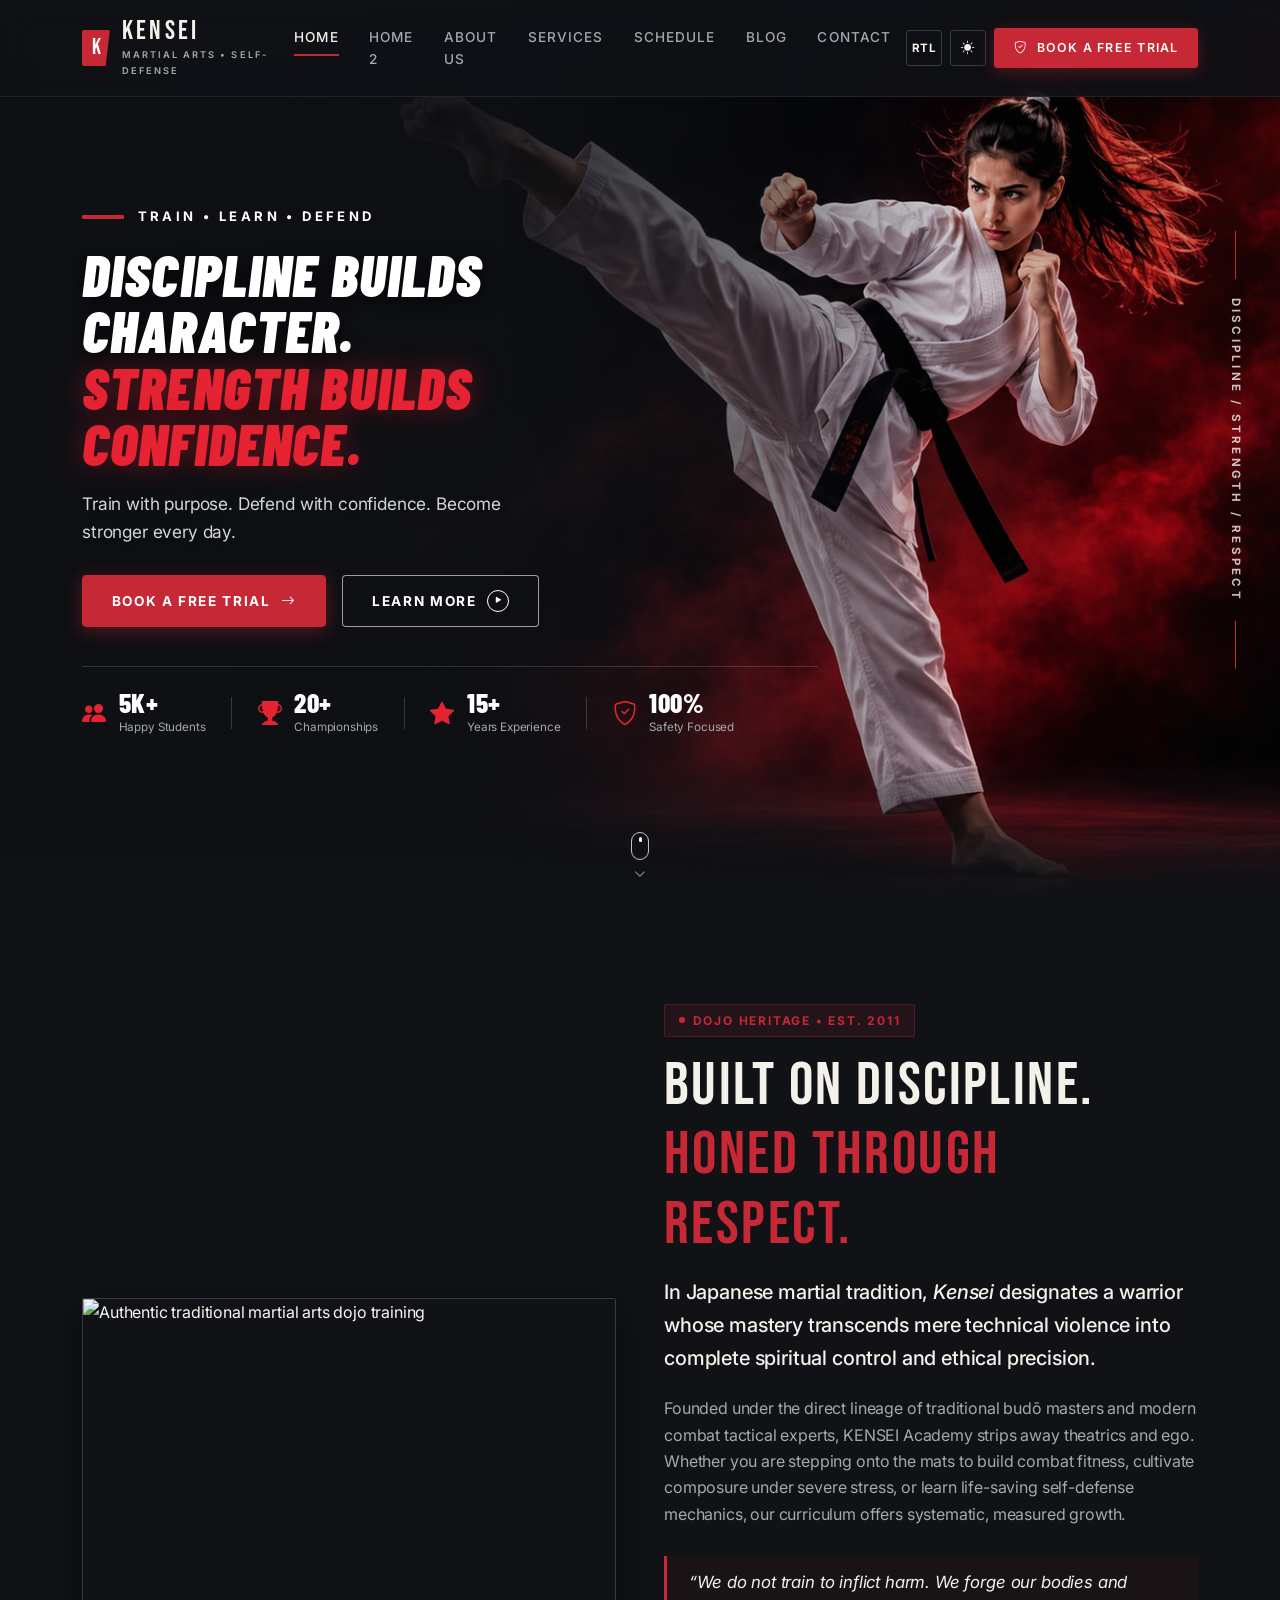
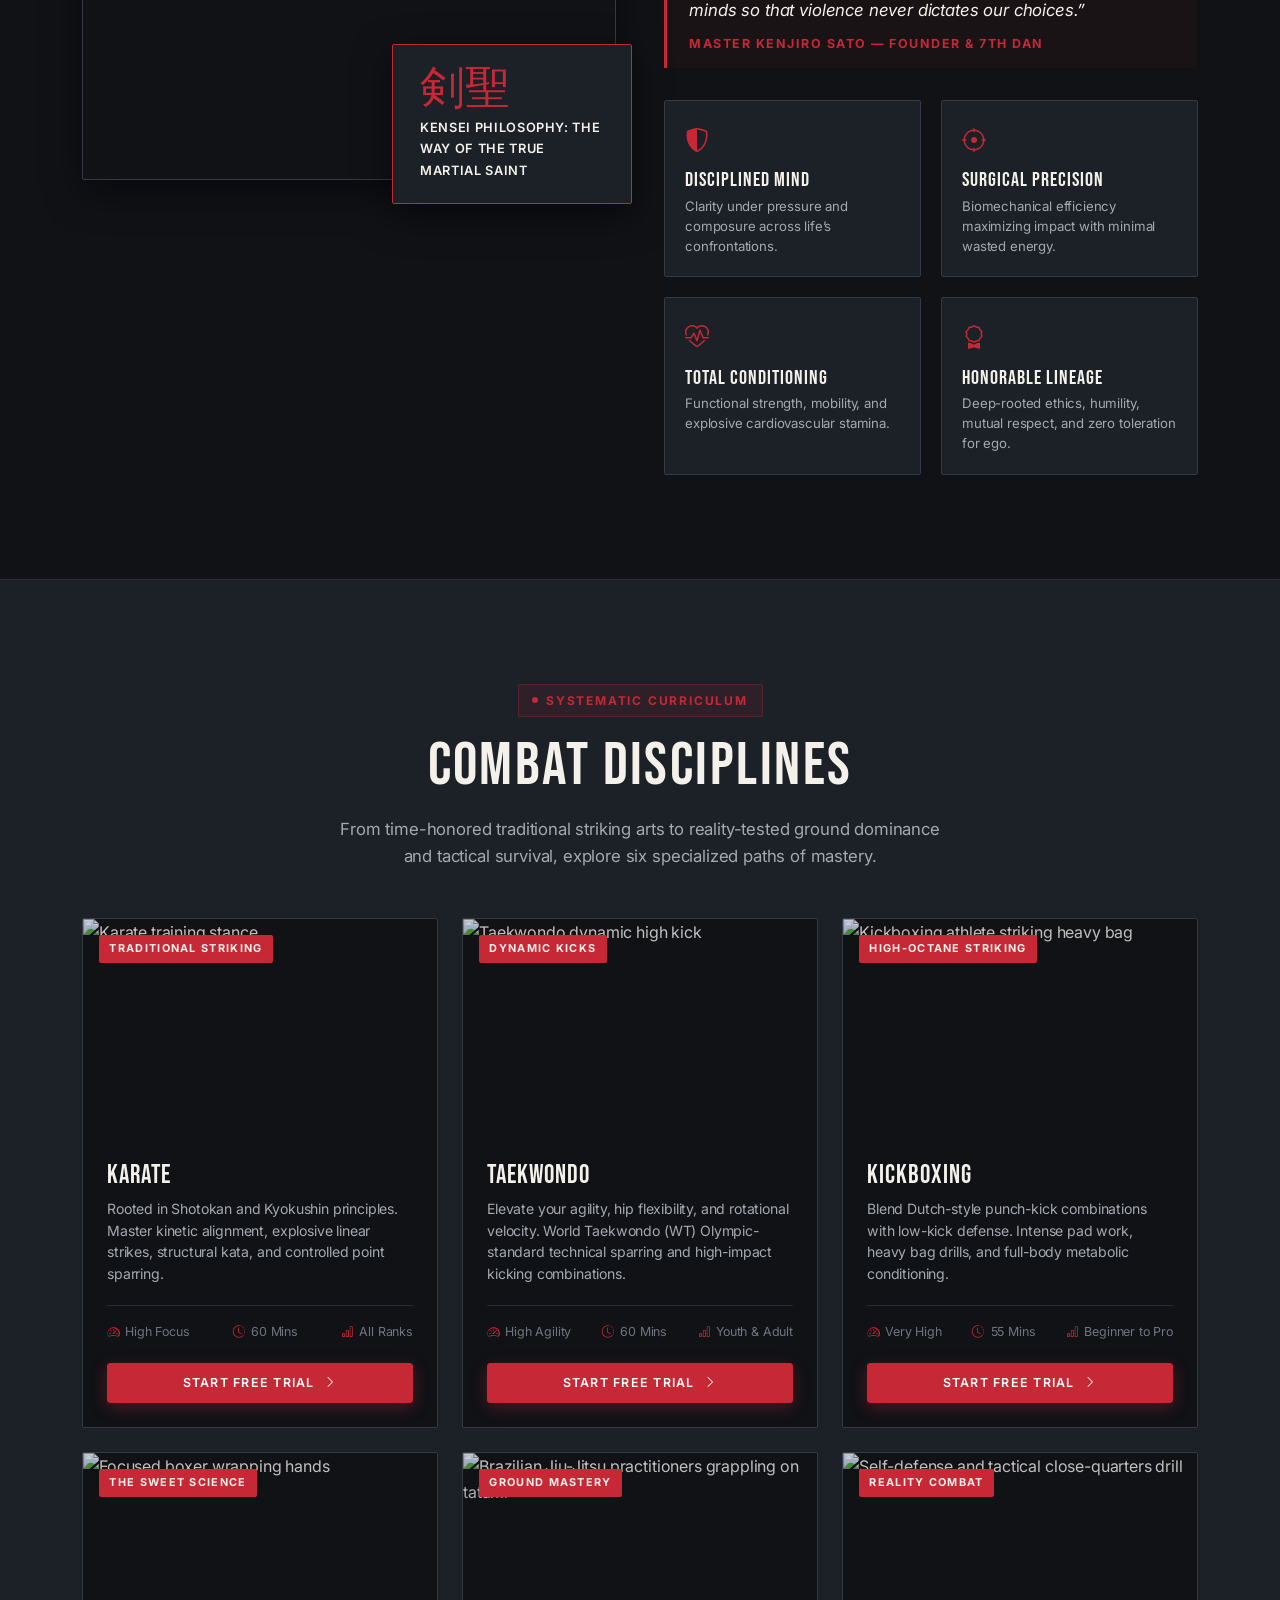
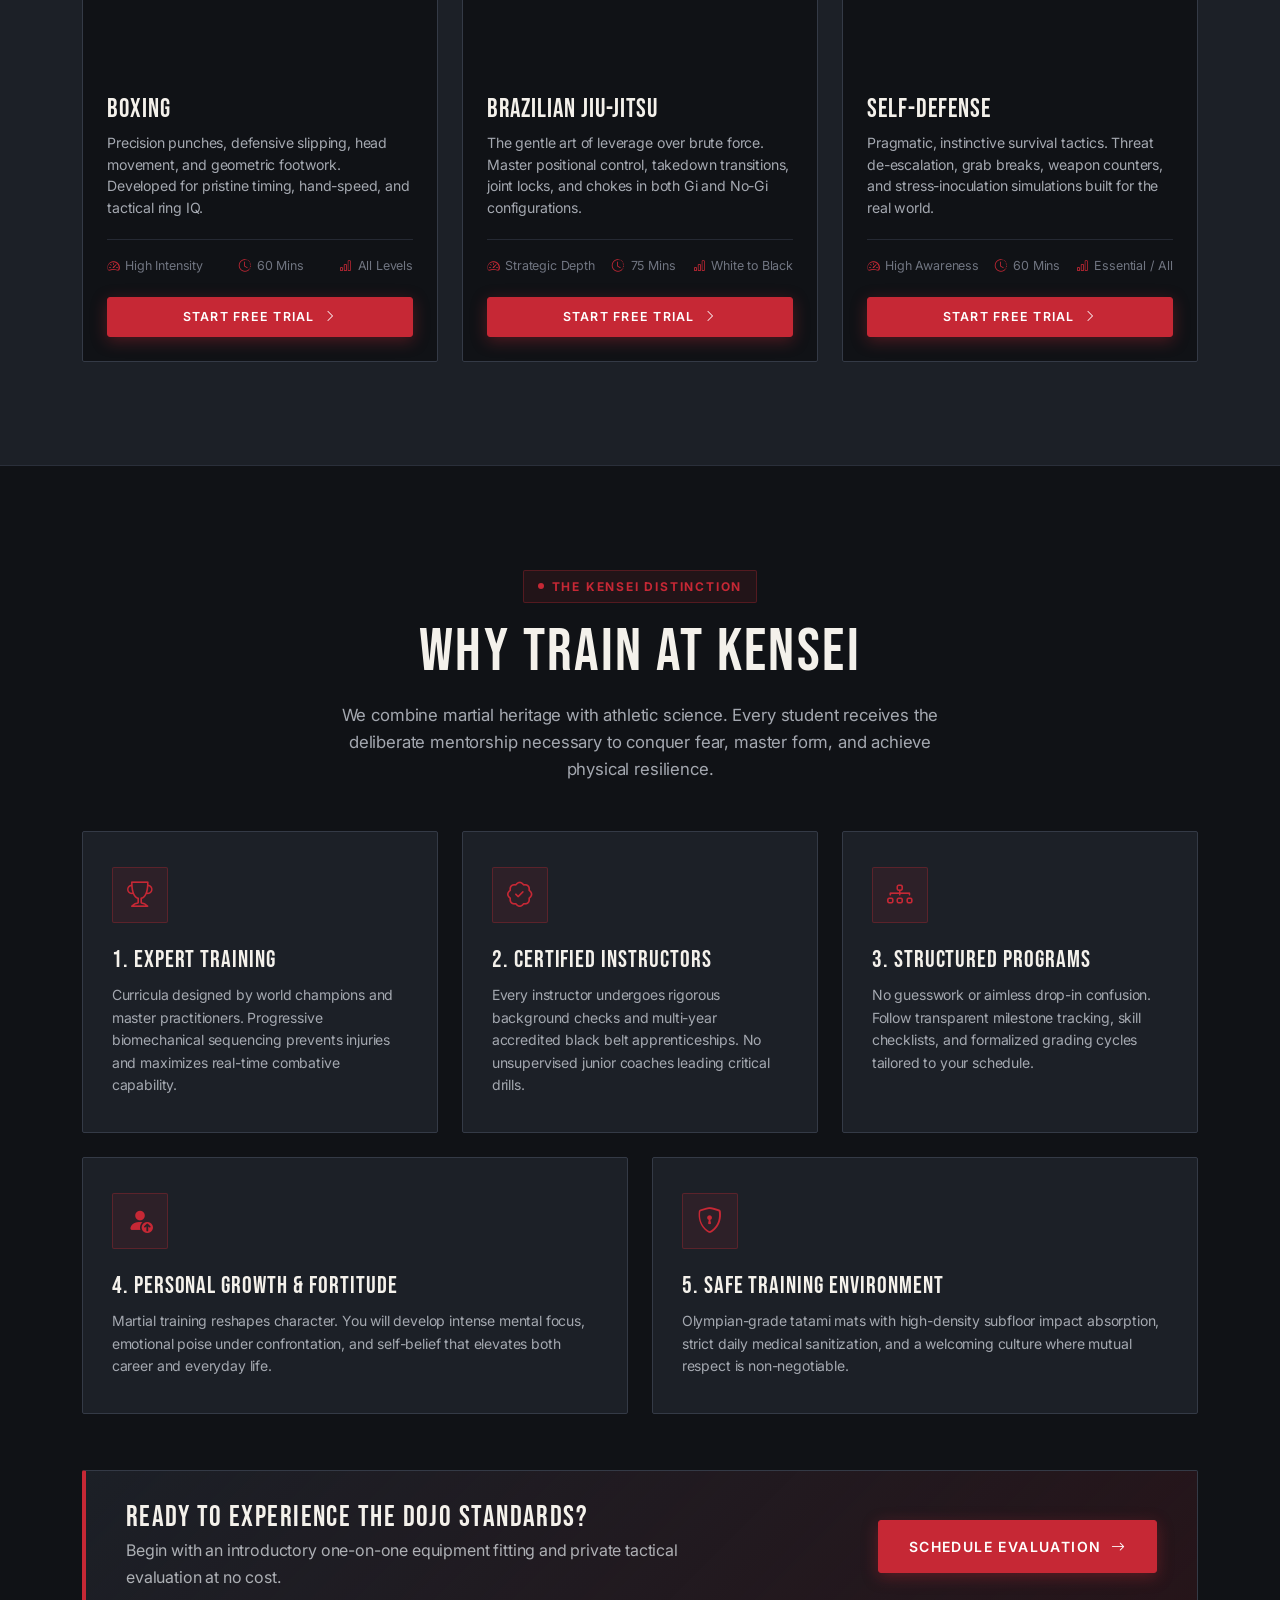
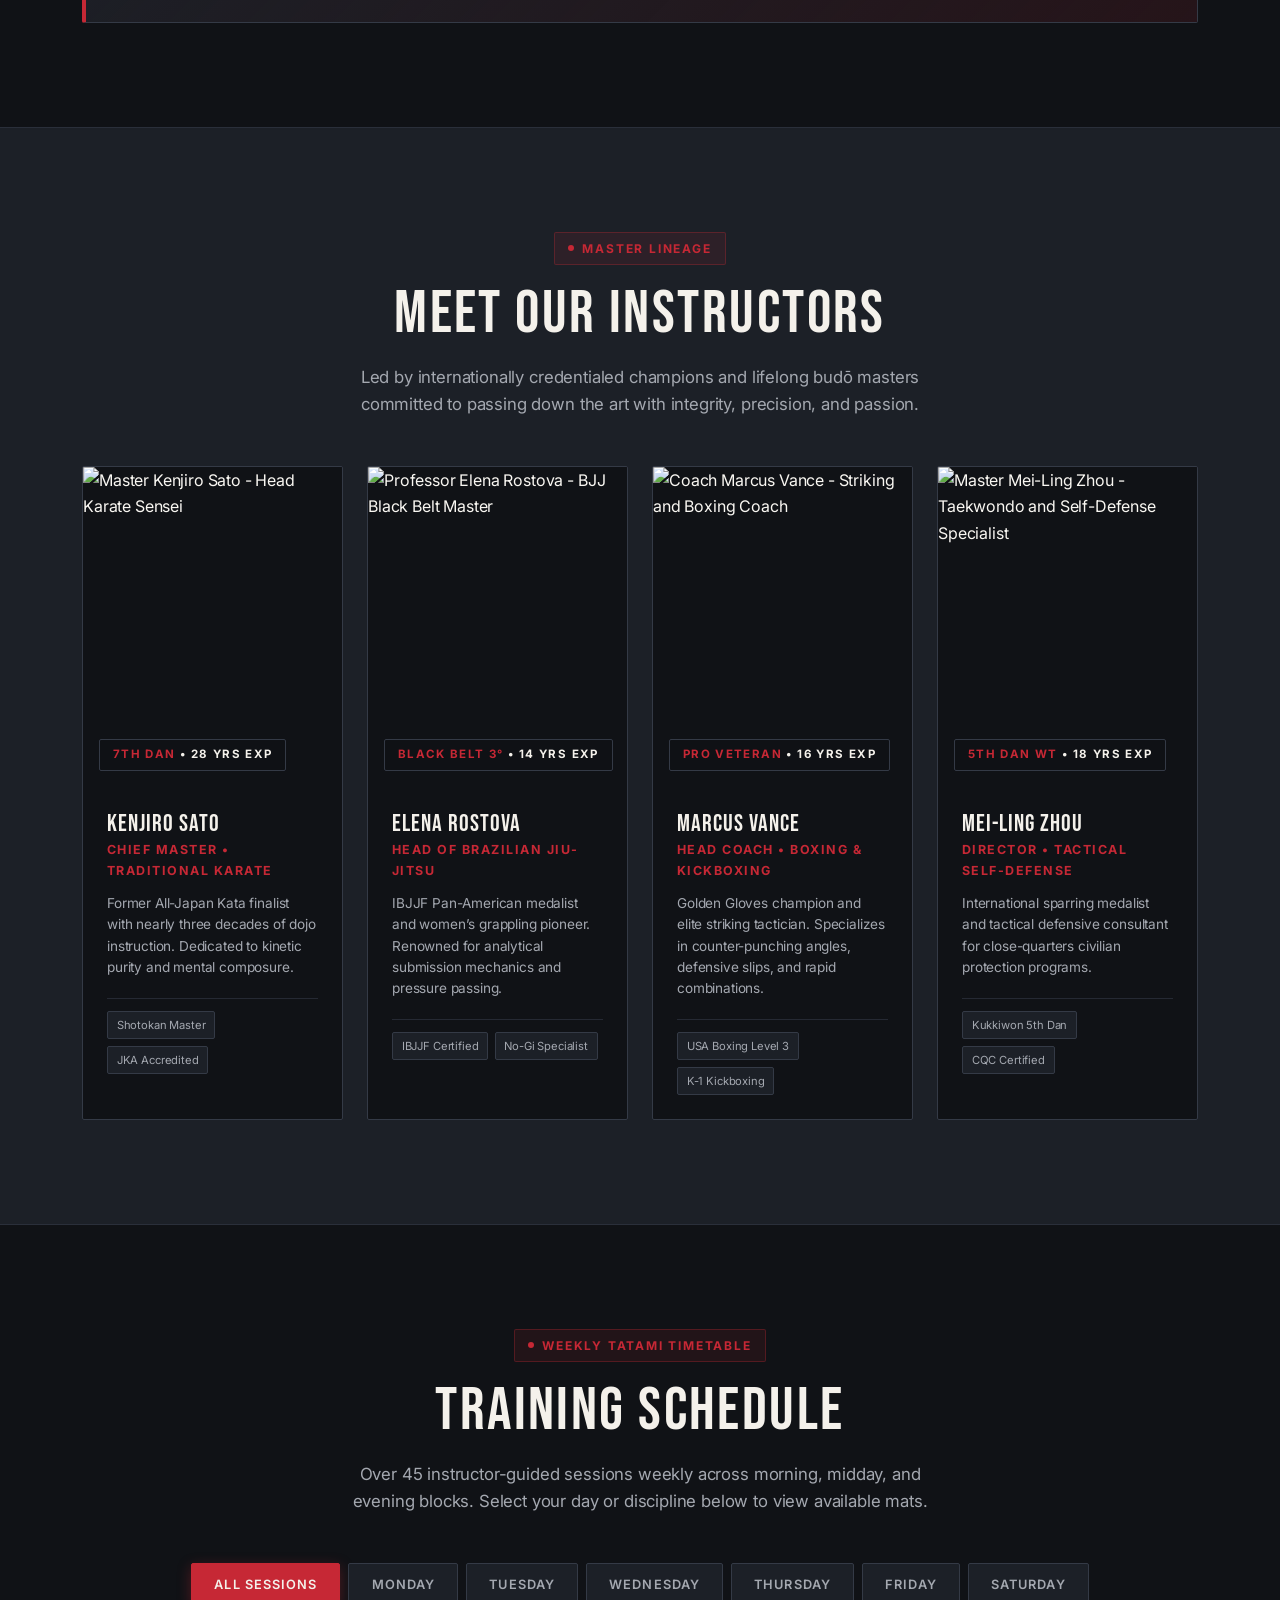
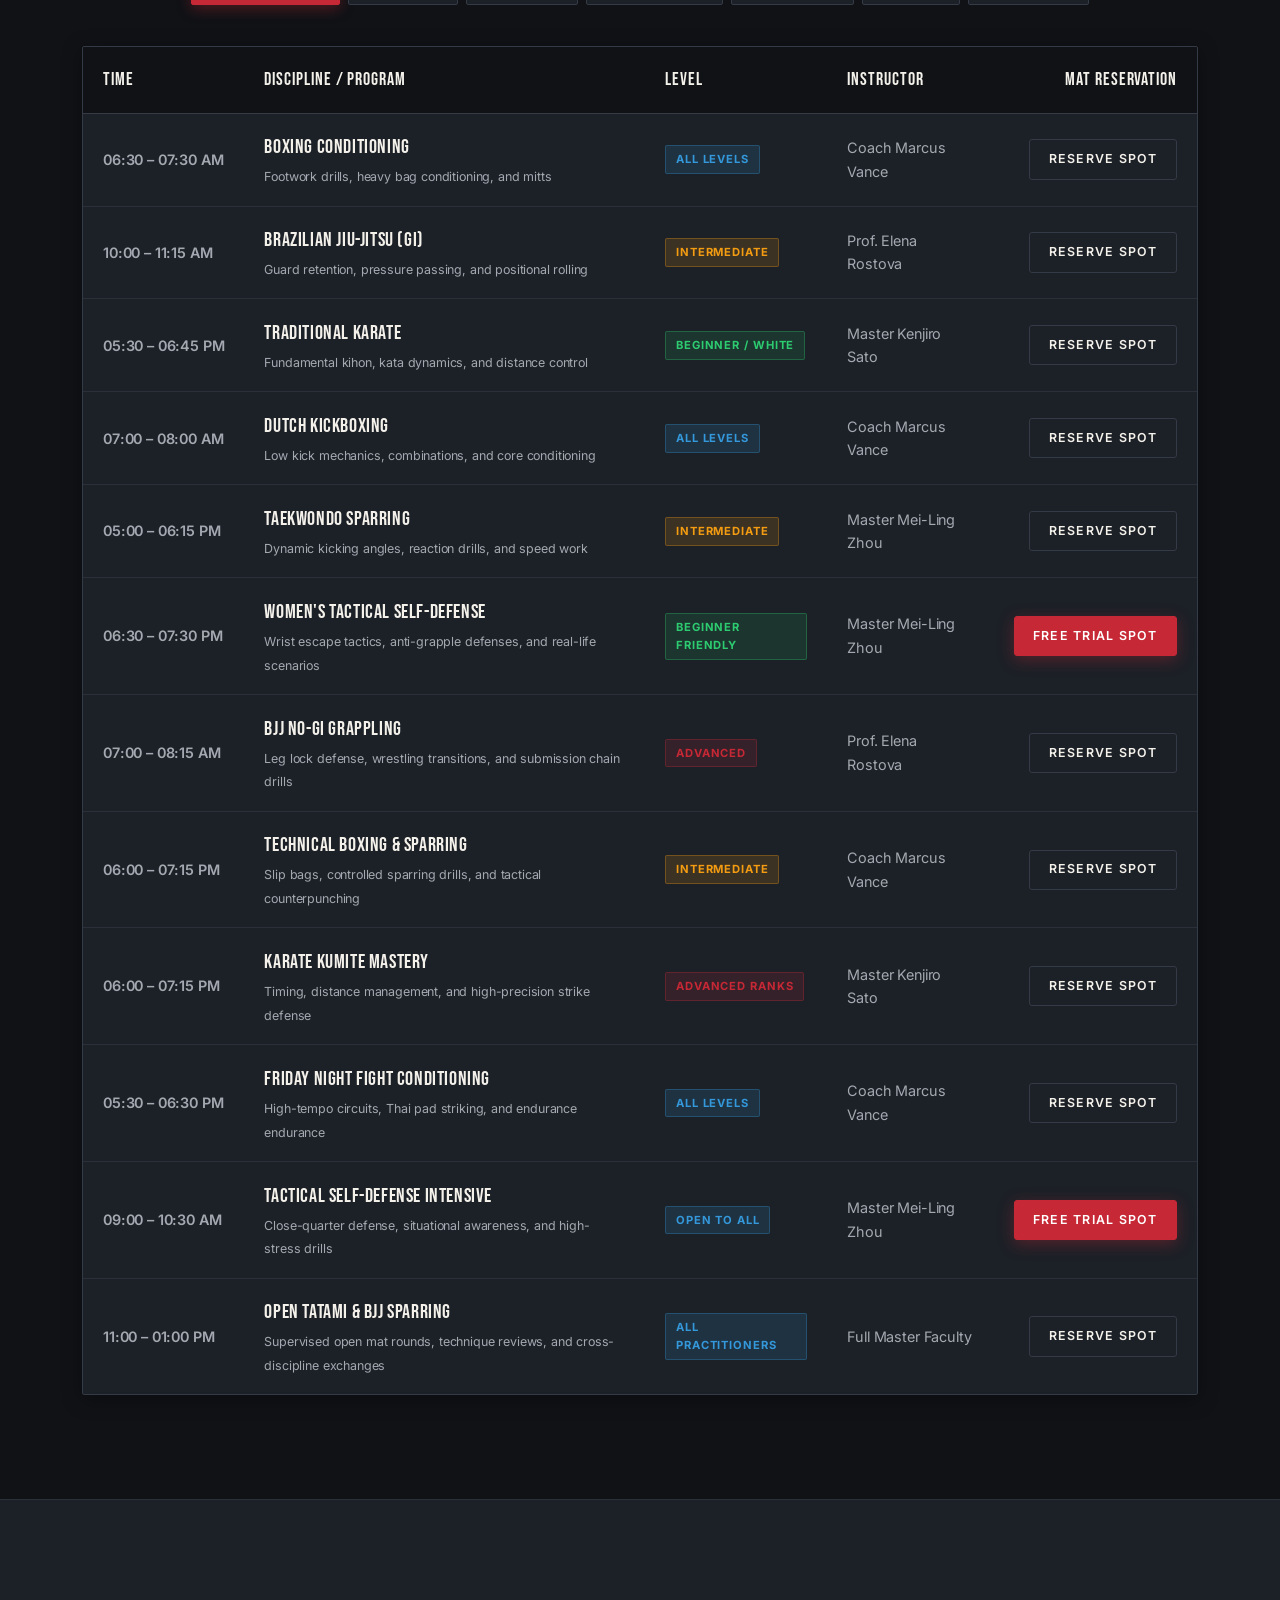
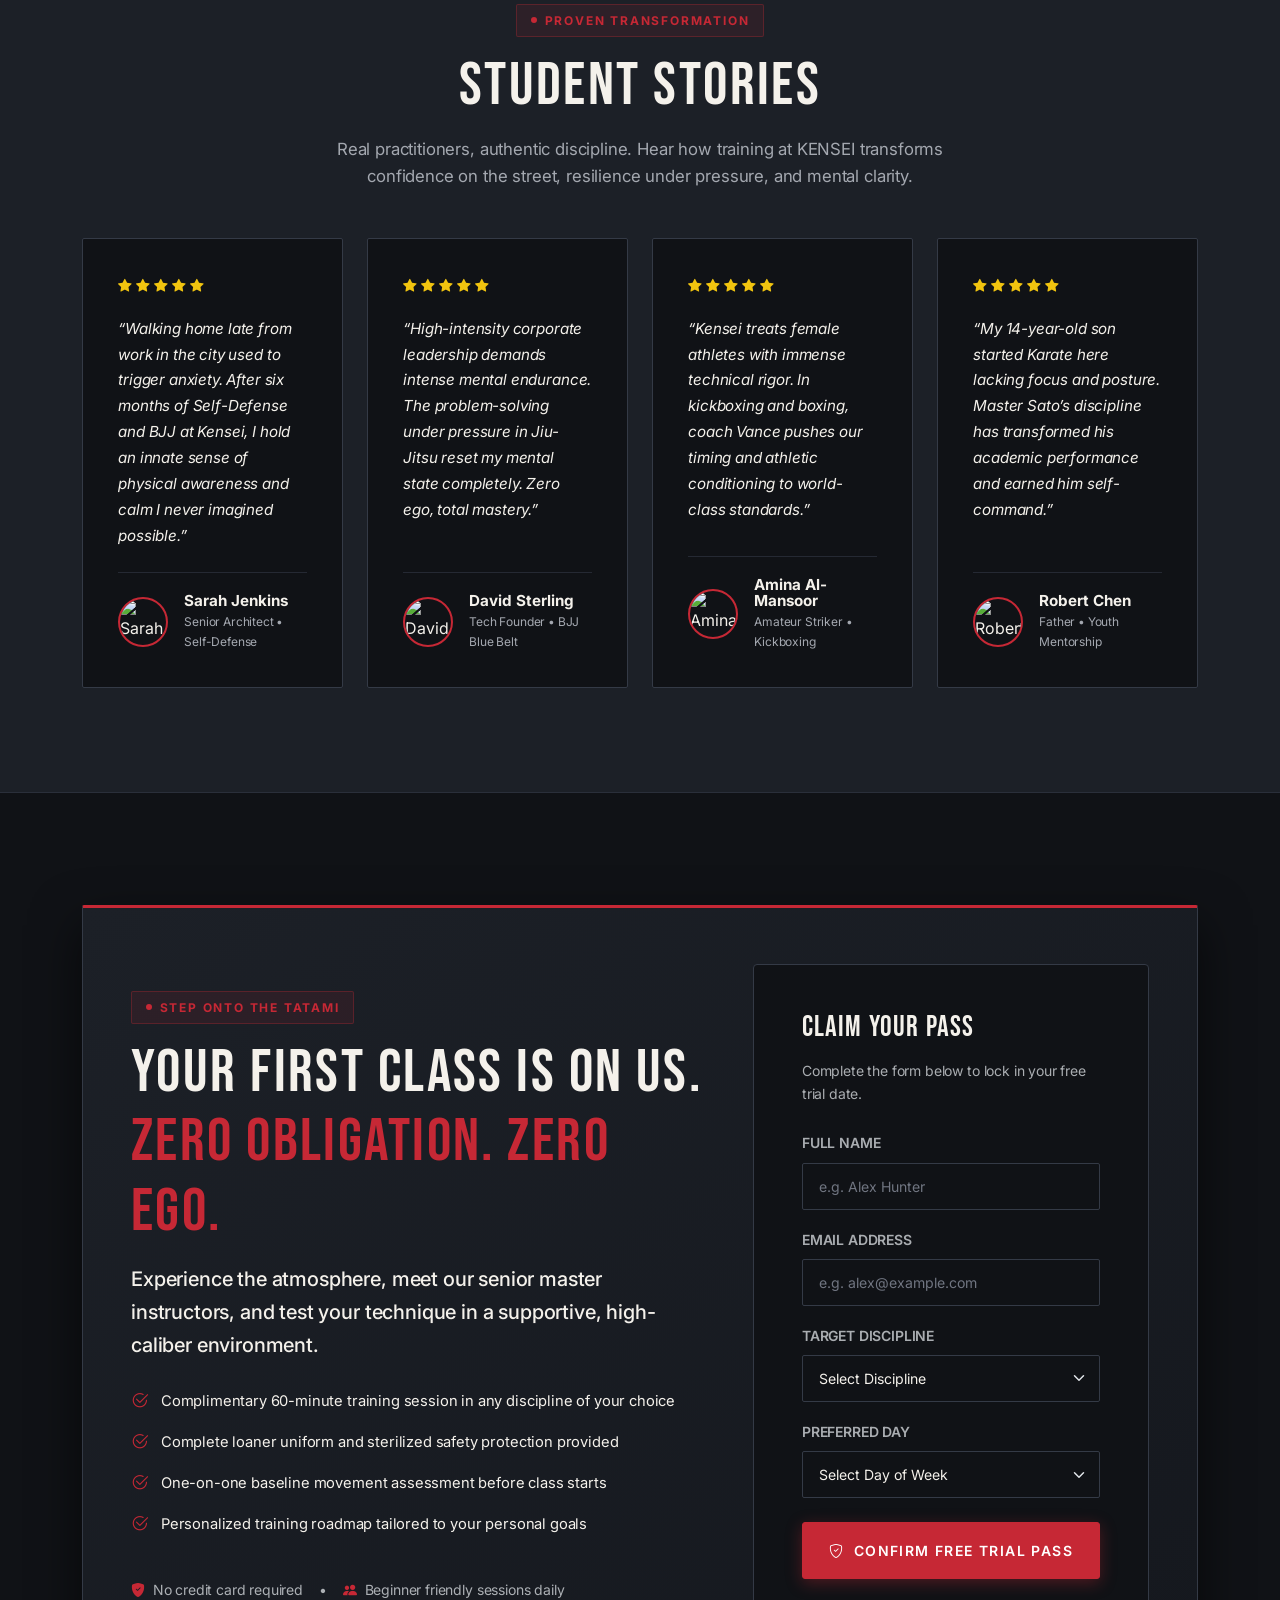
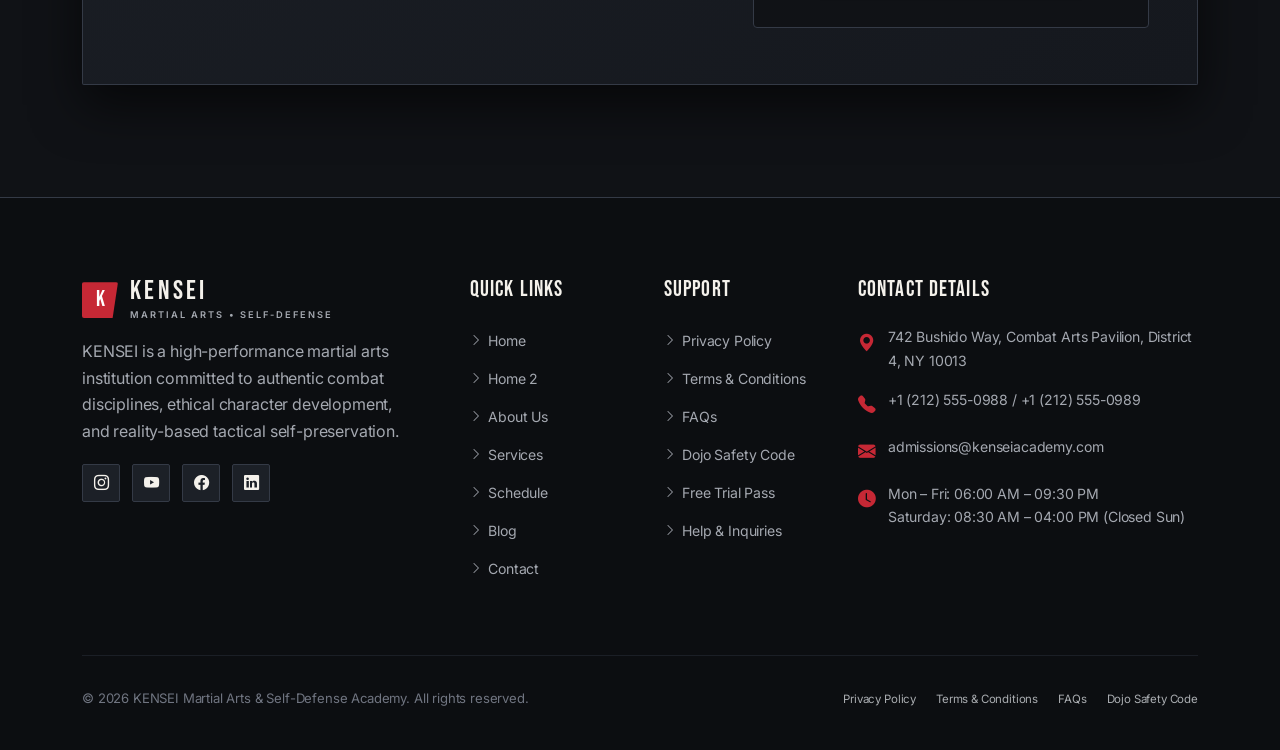
==== commit fa44566c: "responsiveness added" ====
--- a/index.html
+++ b/index.html
@@ -1202,7 +1202,7 @@
         <div>
           &copy; 2026 KENSEI Martial Arts &amp; Self-Defense Academy. All rights reserved.
         </div>
-        <div class="d-flex gap-4">
+        <div class="d-flex flex-wrap gap-2 gap-sm-4">
           <a href="terms.html#privacy" class="text-decoration-none text-muted small">Privacy Policy</a>
           <a href="terms.html#terms" class="text-decoration-none text-muted small">Terms &amp; Conditions</a>
           <a href="terms.html#faqs" class="text-decoration-none text-muted small">FAQs</a>
--- a/css/style.css
+++ b/css/style.css
@@ -80,6 +80,9 @@
 html {
   scroll-behavior: smooth;
   font-size: 16px;
+  overflow-x: hidden !important;
+  max-width: 100vw !important;
+  width: 100% !important;
 }
 
 body {
@@ -9897,3 +9900,122 @@
   border-color: #D5D2CA !important;
   color: #5A6270 !important;
 }
+
+/* ==========================================================================
+   MOBILE VIEWPORT & NAVBAR SCROLL RECTIFICATION
+   ========================================================================== */
+html,
+body {
+  overflow-x: hidden !important;
+  max-width: 100vw !important;
+  width: 100% !important;
+  position: relative;
+  -webkit-overflow-scrolling: touch;
+}
+
+/* Footer bottom responsive flex wrap */
+.footer-bottom {
+  overflow-x: hidden !important;
+  max-width: 100% !important;
+}
+
+.footer-bottom .d-flex {
+  flex-wrap: wrap !important;
+  gap: 0.75rem 1.25rem !important;
+}
+
+@media (max-width: 767.98px) {
+  /* Hours row responsive stacking */
+  .hours-row {
+    flex-direction: column !important;
+    align-items: flex-start !important;
+    gap: 0.35rem !important;
+    padding: 0.85rem 1rem !important;
+  }
+
+  .hours-badge {
+    align-self: flex-start !important;
+    margin-top: 0.25rem !important;
+  }
+}
+
+@media (max-width: 991.98px) {
+  /* Prevent navbar from ever being cut off or half-scrolled on mobile */
+  .kensei-navbar {
+    position: fixed !important;
+    top: 0 !important;
+    left: 0 !important;
+    right: 0 !important;
+    width: 100% !important;
+    padding: 0.75rem 0 !important;
+    min-height: 58px !important;
+    z-index: 1040 !important;
+    transform: none !important;
+    box-sizing: border-box !important;
+    overflow: visible !important;
+  }
+
+  .kensei-navbar.scrolled {
+    padding: 0.75rem 0 !important;
+    box-shadow: 0 4px 16px rgba(0, 0, 0, 0.25) !important;
+  }
+
+  [data-bs-theme="light"] .kensei-navbar.scrolled {
+    box-shadow: 0 4px 16px rgba(0, 0, 0, 0.08) !important;
+  }
+
+  .kensei-navbar .container-xl {
+    display: flex !important;
+    align-items: center !important;
+    justify-content: space-between !important;
+    flex-wrap: nowrap !important;
+    padding-left: 1rem !important;
+    padding-right: 1rem !important;
+    max-width: 100% !important;
+    width: 100% !important;
+  }
+
+  .kensei-navbar .brand-link {
+    flex-shrink: 0 !important;
+  }
+
+  .kensei-navbar .nav-header-actions {
+    flex-shrink: 0 !important;
+    display: inline-flex !important;
+    align-items: center !important;
+    gap: 0.45rem !important;
+    margin-left: auto !important;
+  }
+
+  [dir="rtl"] .kensei-navbar .nav-header-actions {
+    margin-left: 0 !important;
+    margin-right: auto !important;
+  }
+
+  /* Universal container clipping on mobile */
+  .container,
+  .container-fluid,
+  .container-xl,
+  .container-lg,
+  .container-md,
+  .container-sm {
+    max-width: 100% !important;
+    overflow-x: clip !important;
+  }
+
+  /* Prevent media from bleeding beyond screen */
+  img, svg, video, iframe, canvas {
+    max-width: 100% !important;
+  }
+
+  /* Prevent absolute elements from causing horizontal overflow */
+  .about-secondary-badge {
+    right: 0 !important;
+    max-width: 100% !important;
+  }
+
+  .showcase-glow-backdrop {
+    left: 0 !important;
+    right: 0 !important;
+  }
+}
